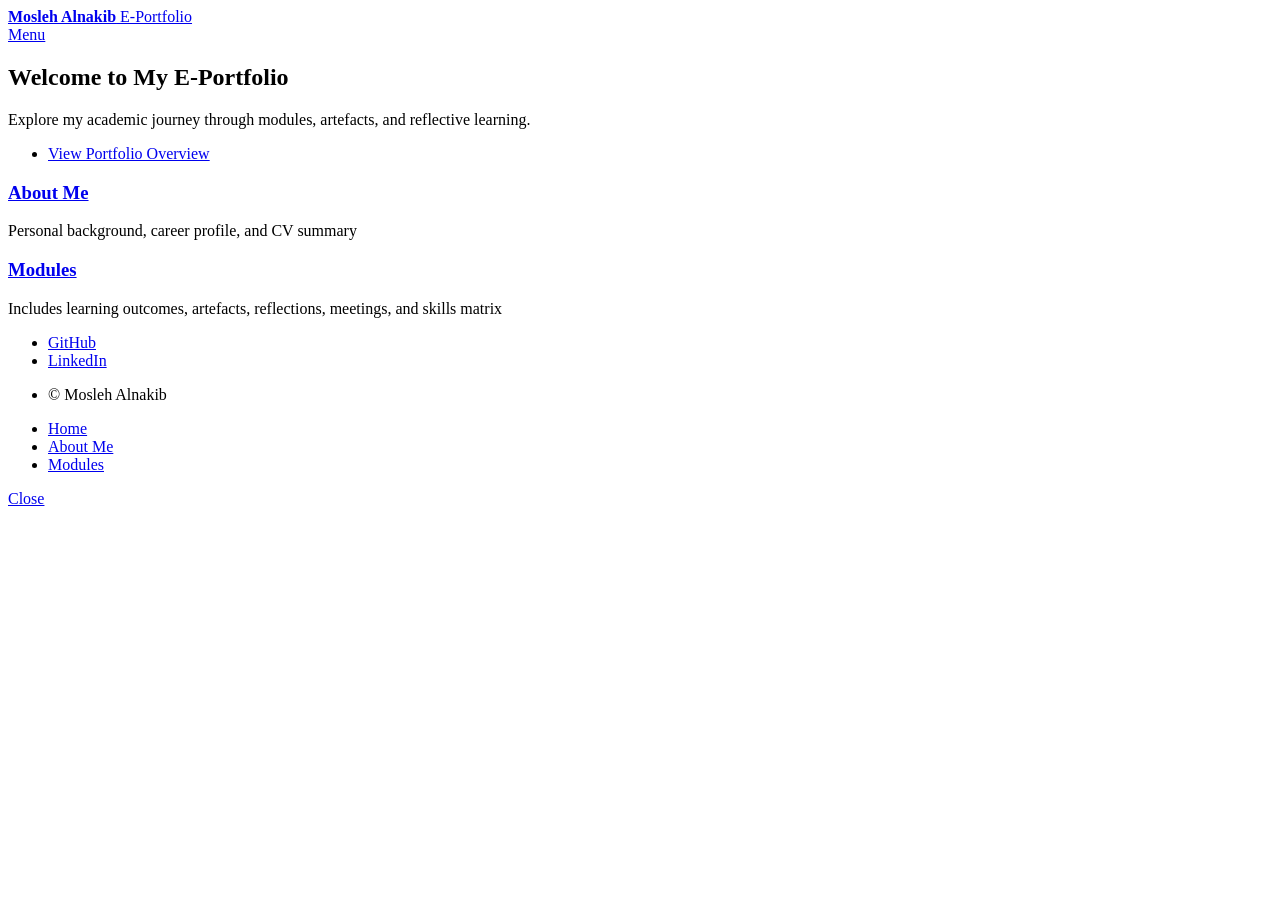
==== index.html @ bbf72119 "more refactoring" ====
<!-- index.html -->
<!DOCTYPE html>
<html>
  <head>
    <title>Mosleh Alnakib | E-Portfolio</title>
    <meta charset="utf-8" />
    <meta
      name="viewport"
      content="width=device-width, initial-scale=1, user-scalable=no"
    />
    <link rel="stylesheet" href="assets/css/main.css" />
    <noscript
      ><link rel="stylesheet" href="assets/css/noscript.css"
    /></noscript>
  </head>
  <body class="is-preload">
    <div id="wrapper">
      <header id="header" class="alt">
        <a href="index.html" class="logo"
          ><strong>Mosleh Alnakib</strong> <span>E-Portfolio</span></a
        >
        <nav>
          <a href="#menu">Menu</a>
        </nav>
      </header>

      <nav id="menu">
        <ul class="links">
          <li><a href="index.html">Home</a></li>
          <li><a href="about-me.html">About Me</a></li>
          <li><a href="modules/index.html">Modules</a></li>
        </ul>
      </nav>

      <section id="banner" class="major">
        <div class="inner">
          <header class="major">
            <h1>Welcome to My E-Portfolio</h1>
          </header>
          <div class="content">
            <p>
              Explore my academic journey through modules, artefacts, and
              reflective learning.
            </p>
            <ul class="actions">
              <li>
                <a href="#overview" class="button next scrolly"
                  >View Portfolio Overview</a
                >
              </li>
            </ul>
          </div>
        </div>
      </section>

      <div id="main">
        <section id="overview" class="tiles">
          <article>
            <span class="image">
              <img src="images/about-me.jpg" alt="About Me" />
            </span>
            <header class="major">
              <h3><a href="about-me.html" class="link">About Me</a></h3>
              <p>Personal background, career profile, and CV summary</p>
            </header>
          </article>

          <article>
            <span class="image">
              <img src="images/module-1.jpg" alt="Modules" />
            </span>
            <header class="major">
              <h3>
                <a href="modules/index.html" class="link">Modules</a>
              </h3>
              <p>
                Includes learning outcomes, artefacts, reflections, meetings,
                and skills matrix
              </p>
            </header>
          </article>
        </section>
      </div>

      <footer id="footer">
        <div class="inner">
          <ul class="icons">
            <li>
              <a
                href="https://github.com/malnakib"
                class="icon brands fa-github"
                ><span class="label">GitHub</span></a
              >
            </li>
            <li>
              <a href="#" class="icon brands fa-linkedin-in"
                ><span class="label">LinkedIn</span></a
              >
            </li>
          </ul>
          <ul class="copyright">
            <li>&copy; Mosleh Alnakib</li>
          </ul>
        </div>
      </footer>
    </div>

    <script src="assets/js/jquery.min.js"></script>
    <script src="assets/js/jquery.scrolly.min.js"></script>
    <script src="assets/js/jquery.scrollex.min.js"></script>
    <script src="assets/js/browser.min.js"></script>
    <script src="assets/js/breakpoints.min.js"></script>
    <script src="assets/js/util.js"></script>
    <script src="assets/js/main.js"></script>
  </body>
</html>
---- assets/css/main.css ----
@import url(fontawesome-all.min.css);
@import url("https://fonts.googleapis.com/css?family=Source+Sans+Pro:300,300italic,600,600italic");

/*
	Forty by HTML5 UP
	html5up.net | @ajlkn
	Free for personal and commercial use under the CCA 3.0 license (html5up.net/license)
*/

html, body, div, span, applet, object,
iframe, h1, h2, h3, h4, h5, h6, p, blockquote,
pre, a, abbr, acronym, address, big, cite,
code, del, dfn, em, img, ins, kbd, q, s, samp,
small, strike, strong, sub, sup, tt, var, b,
u, i, center, dl, dt, dd, ol, ul, li, fieldset,
form, label, legend, table, caption, tbody,
tfoot, thead, tr, th, td, article, aside,
canvas, details, embed, figure, figcaption,
footer, header, hgroup, menu, nav, output, ruby,
section, summary, time, mark, audio, video {
	margin: 0;
	padding: 0;
	border: 0;
	font-size: 100%;
	font: inherit;
	vertical-align: baseline;}

article, aside, details, figcaption, figure,
footer, header, hgroup, menu, nav, section {
	display: block;}

body {
	line-height: 1;
}

ol, ul {
	list-style: none;
}

blockquote, q {
	quotes: none;
}

	blockquote:before, blockquote:after, q:before, q:after {
		content: '';
		content: none;
	}

table {
	border-collapse: collapse;
	border-spacing: 0;
}

body {
	-webkit-text-size-adjust: none;
}

mark {
	background-color: transparent;
	color: inherit;
}

input::-moz-focus-inner {
	border: 0;
	padding: 0;
}

input, select, textarea {
	-moz-appearance: none;
	-webkit-appearance: none;
	-ms-appearance: none;
	appearance: none;
}

/* Basic */

	@-ms-viewport {
		width: device-width;
	}

	body {
		-ms-overflow-style: scrollbar;
	}

	@media screen and (max-width: 480px) {

		html, body {
			min-width: 320px;
		}

	}

	html {
		box-sizing: border-box;
	}

	*, *:before, *:after {
		box-sizing: inherit;
	}

	body {
		background: #242943;
	}

		body.is-preload *, body.is-preload *:before, body.is-preload *:after {
			-moz-animation: none !important;
			-webkit-animation: none !important;
			-ms-animation: none !important;
			animation: none !important;
			-moz-transition: none !important;
			-webkit-transition: none !important;
			-ms-transition: none !important;
			transition: none !important;
		}

/* Type */

	body, input, select, textarea {
		color: #ffffff;
		font-family: "Source Sans Pro", Helvetica, sans-serif;
		font-size: 17pt;
		font-weight: 300;
		letter-spacing: 0.025em;
		line-height: 1.65;
	}

		@media screen and (max-width: 1680px) {

			body, input, select, textarea {
				font-size: 14pt;
			}

		}

		@media screen and (max-width: 1280px) {

			body, input, select, textarea {
				font-size: 12pt;
			}

		}

		@media screen and (max-width: 360px) {

			body, input, select, textarea {
				font-size: 11pt;
			}

		}

	a {
		-moz-transition: color 0.2s ease-in-out, border-bottom-color 0.2s ease-in-out;
		-webkit-transition: color 0.2s ease-in-out, border-bottom-color 0.2s ease-in-out;
		-ms-transition: color 0.2s ease-in-out, border-bottom-color 0.2s ease-in-out;
		transition: color 0.2s ease-in-out, border-bottom-color 0.2s ease-in-out;
		border-bottom: dotted 1px;
		color: inherit;
		text-decoration: none;
	}

		a:hover {
			border-bottom-color: transparent;
			color: #9bf1ff !important;
		}

		a:active {
			color: #53e3fb !important;
		}

	strong, b {
		color: #ffffff;
		font-weight: 600;
	}

	em, i {
		font-style: italic;
	}

	p {
		margin: 0 0 2em 0;
	}

	h1, h2, h3, h4, h5, h6 {
		color: #ffffff;
		font-weight: 600;
		line-height: 1.65;
		margin: 0 0 1em 0;
	}

		h1 a, h2 a, h3 a, h4 a, h5 a, h6 a {
			color: inherit;
			border-bottom: 0;
		}

	h1 {
		font-size: 2.5em;
	}

	h2 {
		font-size: 1.75em;
	}

	h3 {
		font-size: 1.35em;
	}

	h4 {
		font-size: 1.1em;
	}

	h5 {
		font-size: 0.9em;
	}

	h6 {
		font-size: 0.7em;
	}

	@media screen and (max-width: 736px) {

		h1 {
			font-size: 2em;
		}

		h2 {
			font-size: 1.5em;
		}

		h3 {
			font-size: 1.25em;
		}

	}

	sub {
		font-size: 0.8em;
		position: relative;
		top: 0.5em;
	}

	sup {
		font-size: 0.8em;
		position: relative;
		top: -0.5em;
	}

	blockquote {
		border-left: solid 4px rgba(212, 212, 255, 0.1);
		font-style: italic;
		margin: 0 0 2em 0;
		padding: 0.5em 0 0.5em 2em;
	}

	code {
		background: rgba(212, 212, 255, 0.035);
		font-family: "Courier New", monospace;
		font-size: 0.9em;
		margin: 0 0.25em;
		padding: 0.25em 0.65em;
	}

	pre {
		-webkit-overflow-scrolling: touch;
		font-family: "Courier New", monospace;
		font-size: 0.9em;
		margin: 0 0 2em 0;
	}

		pre code {
			display: block;
			line-height: 1.75;
			padding: 1em 1.5em;
			overflow-x: auto;
		}

	hr {
		border: 0;
		border-bottom: solid 1px rgba(212, 212, 255, 0.1);
		margin: 2em 0;
	}

		hr.major {
			margin: 3em 0;
		}

	.align-left {
		text-align: left;
	}

	.align-center {
		text-align: center;
	}

	.align-right {
		text-align: right;
	}

/* Row */

	.row {
		display: flex;
		flex-wrap: wrap;
		box-sizing: border-box;
		align-items: stretch;
	}

		.row > * {
			box-sizing: border-box;
		}

		.row.gtr-uniform > * > :last-child {
			margin-bottom: 0;
		}

		.row.aln-left {
			justify-content: flex-start;
		}

		.row.aln-center {
			justify-content: center;
		}

		.row.aln-right {
			justify-content: flex-end;
		}

		.row.aln-top {
			align-items: flex-start;
		}

		.row.aln-middle {
			align-items: center;
		}

		.row.aln-bottom {
			align-items: flex-end;
		}

		.row > .imp {
			order: -1;
		}

		.row > .col-1 {
			width: 8.33333%;
		}

		.row > .off-1 {
			margin-left: 8.33333%;
		}

		.row > .col-2 {
			width: 16.66667%;
		}

		.row > .off-2 {
			margin-left: 16.66667%;
		}

		.row > .col-3 {
			width: 25%;
		}

		.row > .off-3 {
			margin-left: 25%;
		}

		.row > .col-4 {
			width: 33.33333%;
		}

		.row > .off-4 {
			margin-left: 33.33333%;
		}

		.row > .col-5 {
			width: 41.66667%;
		}

		.row > .off-5 {
			margin-left: 41.66667%;
		}

		.row > .col-6 {
			width: 50%;
		}

		.row > .off-6 {
			margin-left: 50%;
		}

		.row > .col-7 {
			width: 58.33333%;
		}

		.row > .off-7 {
			margin-left: 58.33333%;
		}

		.row > .col-8 {
			width: 66.66667%;
		}

		.row > .off-8 {
			margin-left: 66.66667%;
		}

		.row > .col-9 {
			width: 75%;
		}

		.row > .off-9 {
			margin-left: 75%;
		}

		.row > .col-10 {
			width: 83.33333%;
		}

		.row > .off-10 {
			margin-left: 83.33333%;
		}

		.row > .col-11 {
			width: 91.66667%;
		}

		.row > .off-11 {
			margin-left: 91.66667%;
		}

		.row > .col-12 {
			width: 100%;
		}

		.row > .off-12 {
			margin-left: 100%;
		}

		.row.gtr-0 {
			margin-top: 0;
			margin-left: 0em;
		}

			.row.gtr-0 > * {
				padding: 0 0 0 0em;
			}

			.row.gtr-0.gtr-uniform {
				margin-top: 0em;
			}

				.row.gtr-0.gtr-uniform > * {
					padding-top: 0em;
				}

		.row.gtr-25 {
			margin-top: 0;
			margin-left: -0.5em;
		}

			.row.gtr-25 > * {
				padding: 0 0 0 0.5em;
			}

			.row.gtr-25.gtr-uniform {
				margin-top: -0.5em;
			}

				.row.gtr-25.gtr-uniform > * {
					padding-top: 0.5em;
				}

		.row.gtr-50 {
			margin-top: 0;
			margin-left: -1em;
		}

			.row.gtr-50 > * {
				padding: 0 0 0 1em;
			}

			.row.gtr-50.gtr-uniform {
				margin-top: -1em;
			}

				.row.gtr-50.gtr-uniform > * {
					padding-top: 1em;
				}

		.row {
			margin-top: 0;
			margin-left: -2em;
		}

			.row > * {
				padding: 0 0 0 2em;
			}

			.row.gtr-uniform {
				margin-top: -2em;
			}

				.row.gtr-uniform > * {
					padding-top: 2em;
				}

		.row.gtr-150 {
			margin-top: 0;
			margin-left: -3em;
		}

			.row.gtr-150 > * {
				padding: 0 0 0 3em;
			}

			.row.gtr-150.gtr-uniform {
				margin-top: -3em;
			}

				.row.gtr-150.gtr-uniform > * {
					padding-top: 3em;
				}

		.row.gtr-200 {
			margin-top: 0;
			margin-left: -4em;
		}

			.row.gtr-200 > * {
				padding: 0 0 0 4em;
			}

			.row.gtr-200.gtr-uniform {
				margin-top: -4em;
			}

				.row.gtr-200.gtr-uniform > * {
					padding-top: 4em;
				}

		@media screen and (max-width: 1680px) {

			.row {
				display: flex;
				flex-wrap: wrap;
				box-sizing: border-box;
				align-items: stretch;
			}

				.row > * {
					box-sizing: border-box;
				}

				.row.gtr-uniform > * > :last-child {
					margin-bottom: 0;
				}

				.row.aln-left {
					justify-content: flex-start;
				}

				.row.aln-center {
					justify-content: center;
				}

				.row.aln-right {
					justify-content: flex-end;
				}

				.row.aln-top {
					align-items: flex-start;
				}

				.row.aln-middle {
					align-items: center;
				}

				.row.aln-bottom {
					align-items: flex-end;
				}

				.row > .imp-xlarge {
					order: -1;
				}

				.row > .col-1-xlarge {
					width: 8.33333%;
				}

				.row > .off-1-xlarge {
					margin-left: 8.33333%;
				}

				.row > .col-2-xlarge {
					width: 16.66667%;
				}

				.row > .off-2-xlarge {
					margin-left: 16.66667%;
				}

				.row > .col-3-xlarge {
					width: 25%;
				}

				.row > .off-3-xlarge {
					margin-left: 25%;
				}

				.row > .col-4-xlarge {
					width: 33.33333%;
				}

				.row > .off-4-xlarge {
					margin-left: 33.33333%;
				}

				.row > .col-5-xlarge {
					width: 41.66667%;
				}

				.row > .off-5-xlarge {
					margin-left: 41.66667%;
				}

				.row > .col-6-xlarge {
					width: 50%;
				}

				.row > .off-6-xlarge {
					margin-left: 50%;
				}

				.row > .col-7-xlarge {
					width: 58.33333%;
				}

				.row > .off-7-xlarge {
					margin-left: 58.33333%;
				}

				.row > .col-8-xlarge {
					width: 66.66667%;
				}

				.row > .off-8-xlarge {
					margin-left: 66.66667%;
				}

				.row > .col-9-xlarge {
					width: 75%;
				}

				.row > .off-9-xlarge {
					margin-left: 75%;
				}

				.row > .col-10-xlarge {
					width: 83.33333%;
				}

				.row > .off-10-xlarge {
					margin-left: 83.33333%;
				}

				.row > .col-11-xlarge {
					width: 91.66667%;
				}

				.row > .off-11-xlarge {
					margin-left: 91.66667%;
				}

				.row > .col-12-xlarge {
					width: 100%;
				}

				.row > .off-12-xlarge {
					margin-left: 100%;
				}

				.row.gtr-0 {
					margin-top: 0;
					margin-left: 0em;
				}

					.row.gtr-0 > * {
						padding: 0 0 0 0em;
					}

					.row.gtr-0.gtr-uniform {
						margin-top: 0em;
					}

						.row.gtr-0.gtr-uniform > * {
							padding-top: 0em;
						}

				.row.gtr-25 {
					margin-top: 0;
					margin-left: -0.5em;
				}

					.row.gtr-25 > * {
						padding: 0 0 0 0.5em;
					}

					.row.gtr-25.gtr-uniform {
						margin-top: -0.5em;
					}

						.row.gtr-25.gtr-uniform > * {
							padding-top: 0.5em;
						}

				.row.gtr-50 {
					margin-top: 0;
					margin-left: -1em;
				}

					.row.gtr-50 > * {
						padding: 0 0 0 1em;
					}

					.row.gtr-50.gtr-uniform {
						margin-top: -1em;
					}

						.row.gtr-50.gtr-uniform > * {
							padding-top: 1em;
						}

				.row {
					margin-top: 0;
					margin-left: -2em;
				}

					.row > * {
						padding: 0 0 0 2em;
					}

					.row.gtr-uniform {
						margin-top: -2em;
					}

						.row.gtr-uniform > * {
							padding-top: 2em;
						}

				.row.gtr-150 {
					margin-top: 0;
					margin-left: -3em;
				}

					.row.gtr-150 > * {
						padding: 0 0 0 3em;
					}

					.row.gtr-150.gtr-uniform {
						margin-top: -3em;
					}

						.row.gtr-150.gtr-uniform > * {
							padding-top: 3em;
						}

				.row.gtr-200 {
					margin-top: 0;
					margin-left: -4em;
				}

					.row.gtr-200 > * {
						padding: 0 0 0 4em;
					}

					.row.gtr-200.gtr-uniform {
						margin-top: -4em;
					}

						.row.gtr-200.gtr-uniform > * {
							padding-top: 4em;
						}

		}

		@media screen and (max-width: 1280px) {

			.row {
				display: flex;
				flex-wrap: wrap;
				box-sizing: border-box;
				align-items: stretch;
			}

				.row > * {
					box-sizing: border-box;
				}

				.row.gtr-uniform > * > :last-child {
					margin-bottom: 0;
				}

				.row.aln-left {
					justify-content: flex-start;
				}

				.row.aln-center {
					justify-content: center;
				}

				.row.aln-right {
					justify-content: flex-end;
				}

				.row.aln-top {
					align-items: flex-start;
				}

				.row.aln-middle {
					align-items: center;
				}

				.row.aln-bottom {
					align-items: flex-end;
				}

				.row > .imp-large {
					order: -1;
				}

				.row > .col-1-large {
					width: 8.33333%;
				}

				.row > .off-1-large {
					margin-left: 8.33333%;
				}

				.row > .col-2-large {
					width: 16.66667%;
				}

				.row > .off-2-large {
					margin-left: 16.66667%;
				}

				.row > .col-3-large {
					width: 25%;
				}

				.row > .off-3-large {
					margin-left: 25%;
				}

				.row > .col-4-large {
					width: 33.33333%;
				}

				.row > .off-4-large {
					margin-left: 33.33333%;
				}

				.row > .col-5-large {
					width: 41.66667%;
				}

				.row > .off-5-large {
					margin-left: 41.66667%;
				}

				.row > .col-6-large {
					width: 50%;
				}

				.row > .off-6-large {
					margin-left: 50%;
				}

				.row > .col-7-large {
					width: 58.33333%;
				}

				.row > .off-7-large {
					margin-left: 58.33333%;
				}

				.row > .col-8-large {
					width: 66.66667%;
				}

				.row > .off-8-large {
					margin-left: 66.66667%;
				}

				.row > .col-9-large {
					width: 75%;
				}

				.row > .off-9-large {
					margin-left: 75%;
				}

				.row > .col-10-large {
					width: 83.33333%;
				}

				.row > .off-10-large {
					margin-left: 83.33333%;
				}

				.row > .col-11-large {
					width: 91.66667%;
				}

				.row > .off-11-large {
					margin-left: 91.66667%;
				}

				.row > .col-12-large {
					width: 100%;
				}

				.row > .off-12-large {
					margin-left: 100%;
				}

				.row.gtr-0 {
					margin-top: 0;
					margin-left: 0em;
				}

					.row.gtr-0 > * {
						padding: 0 0 0 0em;
					}

					.row.gtr-0.gtr-uniform {
						margin-top: 0em;
					}

						.row.gtr-0.gtr-uniform > * {
							padding-top: 0em;
						}

				.row.gtr-25 {
					margin-top: 0;
					margin-left: -0.375em;
				}

					.row.gtr-25 > * {
						padding: 0 0 0 0.375em;
					}

					.row.gtr-25.gtr-uniform {
						margin-top: -0.375em;
					}

						.row.gtr-25.gtr-uniform > * {
							padding-top: 0.375em;
						}

				.row.gtr-50 {
					margin-top: 0;
					margin-left: -0.75em;
				}

					.row.gtr-50 > * {
						padding: 0 0 0 0.75em;
					}

					.row.gtr-50.gtr-uniform {
						margin-top: -0.75em;
					}

						.row.gtr-50.gtr-uniform > * {
							padding-top: 0.75em;
						}

				.row {
					margin-top: 0;
					margin-left: -1.5em;
				}

					.row > * {
						padding: 0 0 0 1.5em;
					}

					.row.gtr-uniform {
						margin-top: -1.5em;
					}

						.row.gtr-uniform > * {
							padding-top: 1.5em;
						}

				.row.gtr-150 {
					margin-top: 0;
					margin-left: -2.25em;
				}

					.row.gtr-150 > * {
						padding: 0 0 0 2.25em;
					}

					.row.gtr-150.gtr-uniform {
						margin-top: -2.25em;
					}

						.row.gtr-150.gtr-uniform > * {
							padding-top: 2.25em;
						}

				.row.gtr-200 {
					margin-top: 0;
					margin-left: -3em;
				}

					.row.gtr-200 > * {
						padding: 0 0 0 3em;
					}

					.row.gtr-200.gtr-uniform {
						margin-top: -3em;
					}

						.row.gtr-200.gtr-uniform > * {
							padding-top: 3em;
						}

		}

		@media screen and (max-width: 980px) {

			.row {
				display: flex;
				flex-wrap: wrap;
				box-sizing: border-box;
				align-items: stretch;
			}

				.row > * {
					box-sizing: border-box;
				}

				.row.gtr-uniform > * > :last-child {
					margin-bottom: 0;
				}

				.row.aln-left {
					justify-content: flex-start;
				}

				.row.aln-center {
					justify-content: center;
				}

				.row.aln-right {
					justify-content: flex-end;
				}

				.row.aln-top {
					align-items: flex-start;
				}

				.row.aln-middle {
					align-items: center;
				}

				.row.aln-bottom {
					align-items: flex-end;
				}

				.row > .imp-medium {
					order: -1;
				}

				.row > .col-1-medium {
					width: 8.33333%;
				}

				.row > .off-1-medium {
					margin-left: 8.33333%;
				}

				.row > .col-2-medium {
					width: 16.66667%;
				}

				.row > .off-2-medium {
					margin-left: 16.66667%;
				}

				.row > .col-3-medium {
					width: 25%;
				}

				.row > .off-3-medium {
					margin-left: 25%;
				}

				.row > .col-4-medium {
					width: 33.33333%;
				}

				.row > .off-4-medium {
					margin-left: 33.33333%;
				}

				.row > .col-5-medium {
					width: 41.66667%;
				}

				.row > .off-5-medium {
					margin-left: 41.66667%;
				}

				.row > .col-6-medium {
					width: 50%;
				}

				.row > .off-6-medium {
					margin-left: 50%;
				}

				.row > .col-7-medium {
					width: 58.33333%;
				}

				.row > .off-7-medium {
					margin-left: 58.33333%;
				}

				.row > .col-8-medium {
					width: 66.66667%;
				}

				.row > .off-8-medium {
					margin-left: 66.66667%;
				}

				.row > .col-9-medium {
					width: 75%;
				}

				.row > .off-9-medium {
					margin-left: 75%;
				}

				.row > .col-10-medium {
					width: 83.33333%;
				}

				.row > .off-10-medium {
					margin-left: 83.33333%;
				}

				.row > .col-11-medium {
					width: 91.66667%;
				}

				.row > .off-11-medium {
					margin-left: 91.66667%;
				}

				.row > .col-12-medium {
					width: 100%;
				}

				.row > .off-12-medium {
					margin-left: 100%;
				}

				.row.gtr-0 {
					margin-top: 0;
					margin-left: 0em;
				}

					.row.gtr-0 > * {
						padding: 0 0 0 0em;
					}

					.row.gtr-0.gtr-uniform {
						margin-top: 0em;
					}

						.row.gtr-0.gtr-uniform > * {
							padding-top: 0em;
						}

				.row.gtr-25 {
					margin-top: 0;
					margin-left: -0.375em;
				}

					.row.gtr-25 > * {
						padding: 0 0 0 0.375em;
					}

					.row.gtr-25.gtr-uniform {
						margin-top: -0.375em;
					}

						.row.gtr-25.gtr-uniform > * {
							padding-top: 0.375em;
						}

				.row.gtr-50 {
					margin-top: 0;
					margin-left: -0.75em;
				}

					.row.gtr-50 > * {
						padding: 0 0 0 0.75em;
					}

					.row.gtr-50.gtr-uniform {
						margin-top: -0.75em;
					}

						.row.gtr-50.gtr-uniform > * {
							padding-top: 0.75em;
						}

				.row {
					margin-top: 0;
					margin-left: -1.5em;
				}

					.row > * {
						padding: 0 0 0 1.5em;
					}

					.row.gtr-uniform {
						margin-top: -1.5em;
					}

						.row.gtr-uniform > * {
							padding-top: 1.5em;
						}

				.row.gtr-150 {
					margin-top: 0;
					margin-left: -2.25em;
				}

					.row.gtr-150 > * {
						padding: 0 0 0 2.25em;
					}

					.row.gtr-150.gtr-uniform {
						margin-top: -2.25em;
					}

						.row.gtr-150.gtr-uniform > * {
							padding-top: 2.25em;
						}

				.row.gtr-200 {
					margin-top: 0;
					margin-left: -3em;
				}

					.row.gtr-200 > * {
						padding: 0 0 0 3em;
					}

					.row.gtr-200.gtr-uniform {
						margin-top: -3em;
					}

						.row.gtr-200.gtr-uniform > * {
							padding-top: 3em;
						}

		}

		@media screen and (max-width: 736px) {

			.row {
				display: flex;
				flex-wrap: wrap;
				box-sizing: border-box;
				align-items: stretch;
			}

				.row > * {
					box-sizing: border-box;
				}

				.row.gtr-uniform > * > :last-child {
					margin-bottom: 0;
				}

				.row.aln-left {
					justify-content: flex-start;
				}

				.row.aln-center {
					justify-content: center;
				}

				.row.aln-right {
					justify-content: flex-end;
				}

				.row.aln-top {
					align-items: flex-start;
				}

				.row.aln-middle {
					align-items: center;
				}

				.row.aln-bottom {
					align-items: flex-end;
				}

				.row > .imp-small {
					order: -1;
				}

				.row > .col-1-small {
					width: 8.33333%;
				}

				.row > .off-1-small {
					margin-left: 8.33333%;
				}

				.row > .col-2-small {
					width: 16.66667%;
				}

				.row > .off-2-small {
					margin-left: 16.66667%;
				}

				.row > .col-3-small {
					width: 25%;
				}

				.row > .off-3-small {
					margin-left: 25%;
				}

				.row > .col-4-small {
					width: 33.33333%;
				}

				.row > .off-4-small {
					margin-left: 33.33333%;
				}

				.row > .col-5-small {
					width: 41.66667%;
				}

				.row > .off-5-small {
					margin-left: 41.66667%;
				}

				.row > .col-6-small {
					width: 50%;
				}

				.row > .off-6-small {
					margin-left: 50%;
				}

				.row > .col-7-small {
					width: 58.33333%;
				}

				.row > .off-7-small {
					margin-left: 58.33333%;
				}

				.row > .col-8-small {
					width: 66.66667%;
				}

				.row > .off-8-small {
					margin-left: 66.66667%;
				}

				.row > .col-9-small {
					width: 75%;
				}

				.row > .off-9-small {
					margin-left: 75%;
				}

				.row > .col-10-small {
					width: 83.33333%;
				}

				.row > .off-10-small {
					margin-left: 83.33333%;
				}

				.row > .col-11-small {
					width: 91.66667%;
				}

				.row > .off-11-small {
					margin-left: 91.66667%;
				}

				.row > .col-12-small {
					width: 100%;
				}

				.row > .off-12-small {
					margin-left: 100%;
				}

				.row.gtr-0 {
					margin-top: 0;
					margin-left: 0em;
				}

					.row.gtr-0 > * {
						padding: 0 0 0 0em;
					}

					.row.gtr-0.gtr-uniform {
						margin-top: 0em;
					}

						.row.gtr-0.gtr-uniform > * {
							padding-top: 0em;
						}

				.row.gtr-25 {
					margin-top: 0;
					margin-left: -0.3125em;
				}

					.row.gtr-25 > * {
						padding: 0 0 0 0.3125em;
					}

					.row.gtr-25.gtr-uniform {
						margin-top: -0.3125em;
					}

						.row.gtr-25.gtr-uniform > * {
							padding-top: 0.3125em;
						}

				.row.gtr-50 {
					margin-top: 0;
					margin-left: -0.625em;
				}

					.row.gtr-50 > * {
						padding: 0 0 0 0.625em;
					}

					.row.gtr-50.gtr-uniform {
						margin-top: -0.625em;
					}

						.row.gtr-50.gtr-uniform > * {
							padding-top: 0.625em;
						}

				.row {
					margin-top: 0;
					margin-left: -1.25em;
				}

					.row > * {
						padding: 0 0 0 1.25em;
					}

					.row.gtr-uniform {
						margin-top: -1.25em;
					}

						.row.gtr-uniform > * {
							padding-top: 1.25em;
						}

				.row.gtr-150 {
					margin-top: 0;
					margin-left: -1.875em;
				}

					.row.gtr-150 > * {
						padding: 0 0 0 1.875em;
					}

					.row.gtr-150.gtr-uniform {
						margin-top: -1.875em;
					}

						.row.gtr-150.gtr-uniform > * {
							padding-top: 1.875em;
						}

				.row.gtr-200 {
					margin-top: 0;
					margin-left: -2.5em;
				}

					.row.gtr-200 > * {
						padding: 0 0 0 2.5em;
					}

					.row.gtr-200.gtr-uniform {
						margin-top: -2.5em;
					}

						.row.gtr-200.gtr-uniform > * {
							padding-top: 2.5em;
						}

		}

		@media screen and (max-width: 480px) {

			.row {
				display: flex;
				flex-wrap: wrap;
				box-sizing: border-box;
				align-items: stretch;
			}

				.row > * {
					box-sizing: border-box;
				}

				.row.gtr-uniform > * > :last-child {
					margin-bottom: 0;
				}

				.row.aln-left {
					justify-content: flex-start;
				}

				.row.aln-center {
					justify-content: center;
				}

				.row.aln-right {
					justify-content: flex-end;
				}

				.row.aln-top {
					align-items: flex-start;
				}

				.row.aln-middle {
					align-items: center;
				}

				.row.aln-bottom {
					align-items: flex-end;
				}

				.row > .imp-xsmall {
					order: -1;
				}

				.row > .col-1-xsmall {
					width: 8.33333%;
				}

				.row > .off-1-xsmall {
					margin-left: 8.33333%;
				}

				.row > .col-2-xsmall {
					width: 16.66667%;
				}

				.row > .off-2-xsmall {
					margin-left: 16.66667%;
				}

				.row > .col-3-xsmall {
					width: 25%;
				}

				.row > .off-3-xsmall {
					margin-left: 25%;
				}

				.row > .col-4-xsmall {
					width: 33.33333%;
				}

				.row > .off-4-xsmall {
					margin-left: 33.33333%;
				}

				.row > .col-5-xsmall {
					width: 41.66667%;
				}

				.row > .off-5-xsmall {
					margin-left: 41.66667%;
				}

				.row > .col-6-xsmall {
					width: 50%;
				}

				.row > .off-6-xsmall {
					margin-left: 50%;
				}

				.row > .col-7-xsmall {
					width: 58.33333%;
				}

				.row > .off-7-xsmall {
					margin-left: 58.33333%;
				}

				.row > .col-8-xsmall {
					width: 66.66667%;
				}

				.row > .off-8-xsmall {
					margin-left: 66.66667%;
				}

				.row > .col-9-xsmall {
					width: 75%;
				}

				.row > .off-9-xsmall {
					margin-left: 75%;
				}

				.row > .col-10-xsmall {
					width: 83.33333%;
				}

				.row > .off-10-xsmall {
					margin-left: 83.33333%;
				}

				.row > .col-11-xsmall {
					width: 91.66667%;
				}

				.row > .off-11-xsmall {
					margin-left: 91.66667%;
				}

				.row > .col-12-xsmall {
					width: 100%;
				}

				.row > .off-12-xsmall {
					margin-left: 100%;
				}

				.row.gtr-0 {
					margin-top: 0;
					margin-left: 0em;
				}

					.row.gtr-0 > * {
						padding: 0 0 0 0em;
					}

					.row.gtr-0.gtr-uniform {
						margin-top: 0em;
					}

						.row.gtr-0.gtr-uniform > * {
							padding-top: 0em;
						}

				.row.gtr-25 {
					margin-top: 0;
					margin-left: -0.3125em;
				}

					.row.gtr-25 > * {
						padding: 0 0 0 0.3125em;
					}

					.row.gtr-25.gtr-uniform {
						margin-top: -0.3125em;
					}

						.row.gtr-25.gtr-uniform > * {
							padding-top: 0.3125em;
						}

				.row.gtr-50 {
					margin-top: 0;
					margin-left: -0.625em;
				}

					.row.gtr-50 > * {
						padding: 0 0 0 0.625em;
					}

					.row.gtr-50.gtr-uniform {
						margin-top: -0.625em;
					}

						.row.gtr-50.gtr-uniform > * {
							padding-top: 0.625em;
						}

				.row {
					margin-top: 0;
					margin-left: -1.25em;
				}

					.row > * {
						padding: 0 0 0 1.25em;
					}

					.row.gtr-uniform {
						margin-top: -1.25em;
					}

						.row.gtr-uniform > * {
							padding-top: 1.25em;
						}

				.row.gtr-150 {
					margin-top: 0;
					margin-left: -1.875em;
				}

					.row.gtr-150 > * {
						padding: 0 0 0 1.875em;
					}

					.row.gtr-150.gtr-uniform {
						margin-top: -1.875em;
					}

						.row.gtr-150.gtr-uniform > * {
							padding-top: 1.875em;
						}

				.row.gtr-200 {
					margin-top: 0;
					margin-left: -2.5em;
				}

					.row.gtr-200 > * {
						padding: 0 0 0 2.5em;
					}

					.row.gtr-200.gtr-uniform {
						margin-top: -2.5em;
					}

						.row.gtr-200.gtr-uniform > * {
							padding-top: 2.5em;
						}

		}

/* Section/Article */

	section.special, article.special {
		text-align: center;
	}

	header.major {
		width: -moz-max-content;
		width: -webkit-max-content;
		width: -ms-max-content;
		width: max-content;
		margin-bottom: 2em;
	}

		header.major > :first-child {
			margin-bottom: 0;
			width: calc(100% + 0.5em);
		}

			header.major > :first-child:after {
				content: '';
				background-color: #ffffff;
				display: block;
				height: 2px;
				margin: 0.325em 0 0.5em 0;
				width: 100%;
			}

		header.major > p {
			font-size: 0.7em;
			font-weight: 600;
			letter-spacing: 0.25em;
			margin-bottom: 0;
			text-transform: uppercase;
		}

		body.is-ie header.major > :first-child:after {
			max-width: 9em;
		}

		body.is-ie header.major > h1:after {
			max-width: 100% !important;
		}

	@media screen and (max-width: 736px) {

		header.major > p br {
			display: none;
		}

	}

/* Form */

	form {
		margin: 0 0 2em 0;
	}

		form > :last-child {
			margin-bottom: 0;
		}

		form > .fields {
			display: -moz-flex;
			display: -webkit-flex;
			display: -ms-flex;
			display: flex;
			-moz-flex-wrap: wrap;
			-webkit-flex-wrap: wrap;
			-ms-flex-wrap: wrap;
			flex-wrap: wrap;
			width: calc(100% + 3em);
			margin: -1.5em 0 2em -1.5em;
		}

			form > .fields > .field {
				-moz-flex-grow: 0;
				-webkit-flex-grow: 0;
				-ms-flex-grow: 0;
				flex-grow: 0;
				-moz-flex-shrink: 0;
				-webkit-flex-shrink: 0;
				-ms-flex-shrink: 0;
				flex-shrink: 0;
				padding: 1.5em 0 0 1.5em;
				width: calc(100% - 1.5em);
			}

				form > .fields > .field.half {
					width: calc(50% - 0.75em);
				}

				form > .fields > .field.third {
					width: calc(100%/3 - 0.5em);
				}

				form > .fields > .field.quarter {
					width: calc(25% - 0.375em);
				}

		@media screen and (max-width: 480px) {

			form > .fields {
				width: calc(100% + 3em);
				margin: -1.5em 0 2em -1.5em;
			}

				form > .fields > .field {
					padding: 1.5em 0 0 1.5em;
					width: calc(100% - 1.5em);
				}

					form > .fields > .field.half {
						width: calc(100% - 1.5em);
					}

					form > .fields > .field.third {
						width: calc(100% - 1.5em);
					}

					form > .fields > .field.quarter {
						width: calc(100% - 1.5em);
					}

		}

	label {
		color: #ffffff;
		display: block;
		font-size: 0.8em;
		font-weight: 600;
		letter-spacing: 0.25em;
		margin: 0 0 1em 0;
		text-transform: uppercase;
	}

	input[type="text"],
	input[type="password"],
	input[type="email"],
	input[type="tel"],
	input[type="search"],
	input[type="url"],
	select,
	textarea {
		-moz-appearance: none;
		-webkit-appearance: none;
		-ms-appearance: none;
		appearance: none;
		background: rgba(212, 212, 255, 0.035);
		border: none;
		border-radius: 0;
		color: inherit;
		display: block;
		outline: 0;
		padding: 0 1em;
		text-decoration: none;
		width: 100%;
	}

		input[type="text"]:invalid,
		input[type="password"]:invalid,
		input[type="email"]:invalid,
		input[type="tel"]:invalid,
		input[type="search"]:invalid,
		input[type="url"]:invalid,
		select:invalid,
		textarea:invalid {
			box-shadow: none;
		}

		input[type="text"]:focus,
		input[type="password"]:focus,
		input[type="email"]:focus,
		input[type="tel"]:focus,
		input[type="search"]:focus,
		input[type="url"]:focus,
		select:focus,
		textarea:focus {
			border-color: #9bf1ff;
			box-shadow: 0 0 0 2px #9bf1ff;
		}

	select {
		background-image: url("data:image/svg+xml;charset=utf8,%3Csvg xmlns='http://www.w3.org/2000/svg' width='40' height='40' preserveAspectRatio='none' viewBox='0 0 40 40'%3E%3Cpath d='M9.4,12.3l10.4,10.4l10.4-10.4c0.2-0.2,0.5-0.4,0.9-0.4c0.3,0,0.6,0.1,0.9,0.4l3.3,3.3c0.2,0.2,0.4,0.5,0.4,0.9 c0,0.4-0.1,0.6-0.4,0.9L20.7,31.9c-0.2,0.2-0.5,0.4-0.9,0.4c-0.3,0-0.6-0.1-0.9-0.4L4.3,17.3c-0.2-0.2-0.4-0.5-0.4-0.9 c0-0.4,0.1-0.6,0.4-0.9l3.3-3.3c0.2-0.2,0.5-0.4,0.9-0.4S9.1,12.1,9.4,12.3z' fill='rgba(212, 212, 255, 0.1)' /%3E%3C/svg%3E");
		background-size: 1.25rem;
		background-repeat: no-repeat;
		background-position: calc(100% - 1rem) center;
		height: 2.75em;
		padding-right: 2.75em;
		text-overflow: ellipsis;
	}

		select option {
			color: #ffffff;
			background: #242943;
		}

		select:focus::-ms-value {
			background-color: transparent;
		}

		select::-ms-expand {
			display: none;
		}

	input[type="text"],
	input[type="password"],
	input[type="email"],
	input[type="tel"],
	input[type="search"],
	input[type="url"],
	select {
		height: 2.75em;
	}

	textarea {
		padding: 0.75em 1em;
	}

	input[type="checkbox"],
	input[type="radio"] {
		-moz-appearance: none;
		-webkit-appearance: none;
		-ms-appearance: none;
		appearance: none;
		display: block;
		float: left;
		margin-right: -2em;
		opacity: 0;
		width: 1em;
		z-index: -1;
	}

		input[type="checkbox"] + label,
		input[type="radio"] + label {
			text-decoration: none;
			color: #ffffff;
			cursor: pointer;
			display: inline-block;
			font-weight: 300;
			padding-left: 2.65em;
			padding-right: 0.75em;
			position: relative;
		}

			input[type="checkbox"] + label:before,
			input[type="radio"] + label:before {
				-moz-osx-font-smoothing: grayscale;
				-webkit-font-smoothing: antialiased;
				display: inline-block;
				font-style: normal;
				font-variant: normal;
				text-rendering: auto;
				line-height: 1;
				text-transform: none !important;
				font-family: 'Font Awesome 5 Free';
				font-weight: 900;
			}

			input[type="checkbox"] + label:before,
			input[type="radio"] + label:before {
				background: rgba(212, 212, 255, 0.035);
				content: '';
				display: inline-block;
				font-size: 0.8em;
				height: 2.0625em;
				left: 0;
				letter-spacing: 0;
				line-height: 2.0625em;
				position: absolute;
				text-align: center;
				top: 0;
				width: 2.0625em;
			}

		input[type="checkbox"]:checked + label:before,
		input[type="radio"]:checked + label:before {
			background: #ffffff;
			border-color: #9bf1ff;
			content: '\f00c';
			color: #242943;
		}

		input[type="checkbox"]:focus + label:before,
		input[type="radio"]:focus + label:before {
			box-shadow: 0 0 0 2px #9bf1ff;
		}

	input[type="radio"] + label:before {
		border-radius: 100%;
	}

	::-webkit-input-placeholder {
		color: rgba(244, 244, 255, 0.2) !important;
		opacity: 1.0;
	}

	:-moz-placeholder {
		color: rgba(244, 244, 255, 0.2) !important;
		opacity: 1.0;
	}

	::-moz-placeholder {
		color: rgba(244, 244, 255, 0.2) !important;
		opacity: 1.0;
	}

	:-ms-input-placeholder {
		color: rgba(244, 244, 255, 0.2) !important;
		opacity: 1.0;
	}

/* Box */

	.box {
		border: solid 1px rgba(212, 212, 255, 0.1);
		margin-bottom: 2em;
		padding: 1.5em;
	}

		.box > :last-child,
		.box > :last-child > :last-child,
		.box > :last-child > :last-child > :last-child {
			margin-bottom: 0;
		}

		.box.alt {
			border: 0;
			border-radius: 0;
			padding: 0;
		}

/* Icon */

	.icon {
		text-decoration: none;
		border-bottom: none;
		position: relative;
	}

		.icon:before {
			-moz-osx-font-smoothing: grayscale;
			-webkit-font-smoothing: antialiased;
			display: inline-block;
			font-style: normal;
			font-variant: normal;
			text-rendering: auto;
			line-height: 1;
			text-transform: none !important;
			font-family: 'Font Awesome 5 Free';
			font-weight: 400;
		}

		.icon > .label {
			display: none;
		}

		.icon:before {
			line-height: inherit;
		}

		.icon.solid:before {
			font-weight: 900;
		}

		.icon.brands:before {
			font-family: 'Font Awesome 5 Brands';
		}

		.icon.alt:before {
			background-color: #ffffff;
			border-radius: 100%;
			color: #242943;
			display: inline-block;
			height: 2em;
			line-height: 2em;
			text-align: center;
			width: 2em;
		}

	a.icon.alt:before {
		-moz-transition: background-color 0.2s ease-in-out;
		-webkit-transition: background-color 0.2s ease-in-out;
		-ms-transition: background-color 0.2s ease-in-out;
		transition: background-color 0.2s ease-in-out;
	}

	a.icon.alt:hover:before {
		background-color: #6fc3df;
	}

	a.icon.alt:active:before {
		background-color: #37a6cb;
	}

/* Image */

	.image {
		border: 0;
		display: inline-block;
		position: relative;
	}

		.image img {
			display: block;
		}

		.image.left, .image.right {
			max-width: 30%;
		}

			.image.left img, .image.right img {
				width: 100%;
			}

		.image.left {
			float: left;
			margin: 0 1.5em 1.25em 0;
			top: 0.25em;
		}

		.image.right {
			float: right;
			margin: 0 0 1.25em 1.5em;
			top: 0.25em;
		}

		.image.fit {
			display: block;
			margin: 0 0 2em 0;
			width: 100%;
		}

			.image.fit img {
				width: 100%;
			}

		.image.main {
			display: block;
			margin: 2.5em 0;
			width: 100%;
		}

			.image.main img {
				width: 100%;
			}

			@media screen and (max-width: 736px) {

				.image.main {
					margin: 1.5em 0;
				}

			}

/* List */

	ol {
		list-style: decimal;
		margin: 0 0 2em 0;
		padding-left: 1.25em;
	}

		ol li {
			padding-left: 0.25em;
		}

	ul {
		list-style: disc;
		margin: 0 0 2em 0;
		padding-left: 1em;
	}

		ul li {
			padding-left: 0.5em;
		}

		ul.alt {
			list-style: none;
			padding-left: 0;
		}

			ul.alt li {
				border-top: solid 1px rgba(212, 212, 255, 0.1);
				padding: 0.5em 0;
			}

				ul.alt li:first-child {
					border-top: 0;
					padding-top: 0;
				}

	dl {
		margin: 0 0 2em 0;
	}

		dl dt {
			display: block;
			font-weight: 600;
			margin: 0 0 1em 0;
		}

		dl dd {
			margin-left: 2em;
		}

/* Actions */

	ul.actions {
		display: -moz-flex;
		display: -webkit-flex;
		display: -ms-flex;
		display: flex;
		cursor: default;
		list-style: none;
		margin-left: -1em;
		padding-left: 0;
	}

		ul.actions li {
			padding: 0 0 0 1em;
			vertical-align: middle;
		}

		ul.actions.special {
			-moz-justify-content: center;
			-webkit-justify-content: center;
			-ms-justify-content: center;
			justify-content: center;
			width: 100%;
			margin-left: 0;
		}

			ul.actions.special li:first-child {
				padding-left: 0;
			}

		ul.actions.stacked {
			-moz-flex-direction: column;
			-webkit-flex-direction: column;
			-ms-flex-direction: column;
			flex-direction: column;
			margin-left: 0;
		}

			ul.actions.stacked li {
				padding: 1.3em 0 0 0;
			}

				ul.actions.stacked li:first-child {
					padding-top: 0;
				}

		ul.actions.fit {
			width: calc(100% + 1em);
		}

			ul.actions.fit li {
				-moz-flex-grow: 1;
				-webkit-flex-grow: 1;
				-ms-flex-grow: 1;
				flex-grow: 1;
				-moz-flex-shrink: 1;
				-webkit-flex-shrink: 1;
				-ms-flex-shrink: 1;
				flex-shrink: 1;
				width: 100%;
			}

				ul.actions.fit li > * {
					width: 100%;
				}

			ul.actions.fit.stacked {
				width: 100%;
			}

/* Icons */

	ul.icons {
		cursor: default;
		list-style: none;
		padding-left: 0;
	}

		ul.icons li {
			display: inline-block;
			padding: 0 1em 0 0;
		}

			ul.icons li:last-child {
				padding-right: 0;
			}

		@media screen and (max-width: 736px) {

			ul.icons li {
				padding: 0 0.75em 0 0;
			}

		}

/* Pagination */

	ul.pagination {
		cursor: default;
		list-style: none;
		padding-left: 0;
	}

		ul.pagination li {
			display: inline-block;
			padding-left: 0;
			vertical-align: middle;
		}

			ul.pagination li > .page {
				-moz-transition: background-color 0.2s ease-in-out, color 0.2s ease-in-out;
				-webkit-transition: background-color 0.2s ease-in-out, color 0.2s ease-in-out;
				-ms-transition: background-color 0.2s ease-in-out, color 0.2s ease-in-out;
				transition: background-color 0.2s ease-in-out, color 0.2s ease-in-out;
				border-bottom: 0;
				display: inline-block;
				font-size: 0.8em;
				font-weight: 600;
				height: 1.5em;
				line-height: 1.5em;
				margin: 0 0.125em;
				min-width: 1.5em;
				padding: 0 0.5em;
				text-align: center;
			}

				ul.pagination li > .page.active {
					background-color: #ffffff;
					color: #242943;
				}

					ul.pagination li > .page.active:hover {
						background-color: #9bf1ff;
						color: #242943 !important;
					}

					ul.pagination li > .page.active:active {
						background-color: #53e3fb;
					}

			ul.pagination li:first-child {
				padding-right: 0.75em;
			}

			ul.pagination li:last-child {
				padding-left: 0.75em;
			}

		@media screen and (max-width: 480px) {

			ul.pagination li:nth-child(n+2):nth-last-child(n+2) {
				display: none;
			}

			ul.pagination li:first-child {
				padding-right: 0;
			}

		}

/* Table */

	.table-wrapper {
		-webkit-overflow-scrolling: touch;
		overflow-x: auto;
	}

	table {
		margin: 0 0 2em 0;
		width: 100%;
	}

		table tbody tr {
			border: solid 1px rgba(212, 212, 255, 0.1);
			border-left: 0;
			border-right: 0;
		}

			table tbody tr:nth-child(2n + 1) {
				background-color: rgba(212, 212, 255, 0.035);
			}

		table td {
			padding: 0.75em 0.75em;
		}

		table th {
			color: #ffffff;
			font-size: 0.9em;
			font-weight: 600;
			padding: 0 0.75em 0.75em 0.75em;
			text-align: left;
		}

		table thead {
			border-bottom: solid 2px rgba(212, 212, 255, 0.1);
		}

		table tfoot {
			border-top: solid 2px rgba(212, 212, 255, 0.1);
		}

		table.alt {
			border-collapse: separate;
		}

			table.alt tbody tr td {
				border: solid 1px rgba(212, 212, 255, 0.1);
				border-left-width: 0;
				border-top-width: 0;
			}

				table.alt tbody tr td:first-child {
					border-left-width: 1px;
				}

			table.alt tbody tr:first-child td {
				border-top-width: 1px;
			}

			table.alt thead {
				border-bottom: 0;
			}

			table.alt tfoot {
				border-top: 0;
			}

/* Button */

	input[type="submit"],
	input[type="reset"],
	input[type="button"],
	button,
	.button {
		-moz-appearance: none;
		-webkit-appearance: none;
		-ms-appearance: none;
		appearance: none;
		-moz-transition: background-color 0.2s ease-in-out, box-shadow 0.2s ease-in-out, color 0.2s ease-in-out;
		-webkit-transition: background-color 0.2s ease-in-out, box-shadow 0.2s ease-in-out, color 0.2s ease-in-out;
		-ms-transition: background-color 0.2s ease-in-out, box-shadow 0.2s ease-in-out, color 0.2s ease-in-out;
		transition: background-color 0.2s ease-in-out, box-shadow 0.2s ease-in-out, color 0.2s ease-in-out;
		background-color: transparent;
		border: 0;
		border-radius: 0;
		box-shadow: inset 0 0 0 2px #ffffff;
		color: #ffffff;
		cursor: pointer;
		display: inline-block;
		font-size: 0.8em;
		font-weight: 600;
		height: 3.5em;
		letter-spacing: 0.25em;
		line-height: 3.5em;
		padding: 0 1.75em;
		text-align: center;
		text-decoration: none;
		text-transform: uppercase;
		white-space: nowrap;
	}

		input[type="submit"]:hover, input[type="submit"]:active,
		input[type="reset"]:hover,
		input[type="reset"]:active,
		input[type="button"]:hover,
		input[type="button"]:active,
		button:hover,
		button:active,
		.button:hover,
		.button:active {
			box-shadow: inset 0 0 0 2px #9bf1ff;
			color: #9bf1ff;
		}

		input[type="submit"]:active,
		input[type="reset"]:active,
		input[type="button"]:active,
		button:active,
		.button:active {
			background-color: rgba(155, 241, 255, 0.1);
			box-shadow: inset 0 0 0 2px #53e3fb;
			color: #53e3fb;
		}

		input[type="submit"].icon:before,
		input[type="reset"].icon:before,
		input[type="button"].icon:before,
		button.icon:before,
		.button.icon:before {
			margin-right: 0.5em;
		}

		input[type="submit"].fit,
		input[type="reset"].fit,
		input[type="button"].fit,
		button.fit,
		.button.fit {
			width: 100%;
		}

		input[type="submit"].small,
		input[type="reset"].small,
		input[type="button"].small,
		button.small,
		.button.small {
			font-size: 0.6em;
		}

		input[type="submit"].large,
		input[type="reset"].large,
		input[type="button"].large,
		button.large,
		.button.large {
			font-size: 1.25em;
			height: 3em;
			line-height: 3em;
		}

		input[type="submit"].next,
		input[type="reset"].next,
		input[type="button"].next,
		button.next,
		.button.next {
			padding-right: 4.5em;
			position: relative;
		}

			input[type="submit"].next:before, input[type="submit"].next:after,
			input[type="reset"].next:before,
			input[type="reset"].next:after,
			input[type="button"].next:before,
			input[type="button"].next:after,
			button.next:before,
			button.next:after,
			.button.next:before,
			.button.next:after {
				-moz-transition: opacity 0.2s ease-in-out;
				-webkit-transition: opacity 0.2s ease-in-out;
				-ms-transition: opacity 0.2s ease-in-out;
				transition: opacity 0.2s ease-in-out;
				background-position: center right;
				background-repeat: no-repeat;
				background-size: 36px 24px;
				content: '';
				display: block;
				height: 100%;
				position: absolute;
				right: 1.5em;
				top: 0;
				vertical-align: middle;
				width: 36px;
			}

			input[type="submit"].next:before,
			input[type="reset"].next:before,
			input[type="button"].next:before,
			button.next:before,
			.button.next:before {
				background-image: url("data:image/svg+xml;charset=utf8,%3Csvg xmlns='http://www.w3.org/2000/svg' xmlns:xlink='http://www.w3.org/1999/xlink' width='36px' height='24px' viewBox='0 0 36 24' zoomAndPan='disable'%3E%3Cstyle%3Eline %7B stroke: %23ffffff%3B stroke-width: 2px%3B %7D%3C/style%3E%3Cline x1='0' y1='12' x2='34' y2='12' /%3E%3Cline x1='25' y1='4' x2='34' y2='12.5' /%3E%3Cline x1='25' y1='20' x2='34' y2='11.5' /%3E%3C/svg%3E");
			}

			input[type="submit"].next:after,
			input[type="reset"].next:after,
			input[type="button"].next:after,
			button.next:after,
			.button.next:after {
				background-image: url("data:image/svg+xml;charset=utf8,%3Csvg xmlns='http://www.w3.org/2000/svg' xmlns:xlink='http://www.w3.org/1999/xlink' width='36px' height='24px' viewBox='0 0 36 24' zoomAndPan='disable'%3E%3Cstyle%3Eline %7B stroke: %239bf1ff%3B stroke-width: 2px%3B %7D%3C/style%3E%3Cline x1='0' y1='12' x2='34' y2='12' /%3E%3Cline x1='25' y1='4' x2='34' y2='12.5' /%3E%3Cline x1='25' y1='20' x2='34' y2='11.5' /%3E%3C/svg%3E");
				opacity: 0;
				z-index: 1;
			}

			input[type="submit"].next:hover:after, input[type="submit"].next:active:after,
			input[type="reset"].next:hover:after,
			input[type="reset"].next:active:after,
			input[type="button"].next:hover:after,
			input[type="button"].next:active:after,
			button.next:hover:after,
			button.next:active:after,
			.button.next:hover:after,
			.button.next:active:after {
				opacity: 1;
			}

			@media screen and (max-width: 1280px) {

				input[type="submit"].next,
				input[type="reset"].next,
				input[type="button"].next,
				button.next,
				.button.next {
					padding-right: 5em;
				}

			}

		input[type="submit"].primary,
		input[type="reset"].primary,
		input[type="button"].primary,
		button.primary,
		.button.primary {
			background-color: #ffffff;
			box-shadow: none;
			color: #242943;
		}

			input[type="submit"].primary:hover, input[type="submit"].primary:active,
			input[type="reset"].primary:hover,
			input[type="reset"].primary:active,
			input[type="button"].primary:hover,
			input[type="button"].primary:active,
			button.primary:hover,
			button.primary:active,
			.button.primary:hover,
			.button.primary:active {
				background-color: #9bf1ff;
				color: #242943 !important;
			}

			input[type="submit"].primary:active,
			input[type="reset"].primary:active,
			input[type="button"].primary:active,
			button.primary:active,
			.button.primary:active {
				background-color: #53e3fb;
			}

		input[type="submit"].disabled, input[type="submit"]:disabled,
		input[type="reset"].disabled,
		input[type="reset"]:disabled,
		input[type="button"].disabled,
		input[type="button"]:disabled,
		button.disabled,
		button:disabled,
		.button.disabled,
		.button:disabled {
			pointer-events: none;
			cursor: default;
			opacity: 0.25;
		}

/* Tiles */

	.tiles {
		display: -moz-flex;
		display: -webkit-flex;
		display: -ms-flex;
		display: flex;
		-moz-flex-wrap: wrap;
		-webkit-flex-wrap: wrap;
		-ms-flex-wrap: wrap;
		flex-wrap: wrap;
		border-top: 0 !important;
	}

		.tiles + * {
			border-top: 0 !important;
		}

		.tiles article {
			-moz-align-items: center;
			-webkit-align-items: center;
			-ms-align-items: center;
			align-items: center;
			display: -moz-flex;
			display: -webkit-flex;
			display: -ms-flex;
			display: flex;
			-moz-transition: -moz-transform 0.25s ease, opacity 0.25s ease, -moz-filter 1s ease, -webkit-filter 1s ease;
			-webkit-transition: -webkit-transform 0.25s ease, opacity 0.25s ease, -webkit-filter 1s ease, -webkit-filter 1s ease;
			-ms-transition: -ms-transform 0.25s ease, opacity 0.25s ease, -ms-filter 1s ease, -webkit-filter 1s ease;
			transition: transform 0.25s ease, opacity 0.25s ease, filter 1s ease, -webkit-filter 1s ease;
			padding: 4em 4em 2em 4em ;
			background-position: center;
			background-repeat: no-repeat;
			background-size: cover;
			cursor: default;
			height: 40vh;
			max-height: 40em;
			min-height: 23em;
			overflow: hidden;
			position: relative;
			width: 40%;
		}

			.tiles article .image {
				display: none;
			}

			.tiles article header {
				position: relative;
				z-index: 3;
			}

			.tiles article h3 {
				font-size: 1.75em;
			}

				.tiles article h3 a:hover {
					color: inherit !important;
				}

			.tiles article .link.primary {
				border: 0;
				height: 100%;
				left: 0;
				position: absolute;
				top: 0;
				width: 100%;
				z-index: 4;
			}

			.tiles article:before {
				-moz-transition: opacity 0.5s ease;
				-webkit-transition: opacity 0.5s ease;
				-ms-transition: opacity 0.5s ease;
				transition: opacity 0.5s ease;
				bottom: 0;
				content: '';
				display: block;
				height: 100%;
				left: 0;
				opacity: 0.85;
				position: absolute;
				width: 100%;
				z-index: 2;
			}

			.tiles article:after {
				background-color: rgba(36, 41, 67, 0.25);
				content: '';
				display: block;
				height: 100%;
				left: 0;
				position: absolute;
				top: 0;
				width: 100%;
				z-index: 1;
			}

			.tiles article:hover:before {
				opacity: 0;
			}

			.tiles article.is-transitioning {
				-moz-transform: scale(0.95);
				-webkit-transform: scale(0.95);
				-ms-transform: scale(0.95);
				transform: scale(0.95);
				-moz-filter: blur(0.5em);
				-webkit-filter: blur(0.5em);
				-ms-filter: blur(0.5em);
				filter: blur(0.5em);
				opacity: 0;
			}

			.tiles article:nth-child(4n - 1), .tiles article:nth-child(4n - 2) {
				width: 60%;
			}

			.tiles article:nth-child(6n - 5):before {
				background-color: #6fc3df;
			}

			.tiles article:nth-child(6n - 4):before {
				background-color: #8d82c4;
			}

			.tiles article:nth-child(6n - 3):before {
				background-color: #ec8d81;
			}

			.tiles article:nth-child(6n - 2):before {
				background-color: #e7b788;
			}

			.tiles article:nth-child(6n - 1):before {
				background-color: #8ea9e8;
			}

			.tiles article:nth-child(6n):before {
				background-color: #87c5a4;
			}

		@media screen and (max-width: 1280px) {

			.tiles article {
				padding: 4em 3em 2em 3em ;
				height: 30vh;
				max-height: 30em;
				min-height: 20em;
			}

		}

		@media screen and (max-width: 980px) {

			.tiles article {
				width: 50% !important;
			}

		}

		@media screen and (max-width: 736px) {

			.tiles article {
				padding: 3em 1.5em 1em 1.5em ;
				height: 16em;
				max-height: none;
				min-height: 0;
			}

				.tiles article h3 {
					font-size: 1.5em;
				}

		}

		@media screen and (max-width: 480px) {

			.tiles {
				display: block;
			}

				.tiles article {
					height: 20em;
					width: 100% !important;
				}

		}

/* Contact Method */

	.contact-method {
		margin: 0 0 2em 0;
		padding-left: 3.25em;
		position: relative;
	}

		.contact-method .icon {
			left: 0;
			position: absolute;
			top: 0;
		}

		.contact-method h3 {
			margin: 0 0 0.5em 0;
		}

/* Spotlights */

	.spotlights {
		border-top: 0 !important;
	}

		.spotlights + * {
			border-top: 0 !important;
		}

		.spotlights > section {
			display: -moz-flex;
			display: -webkit-flex;
			display: -ms-flex;
			display: flex;
			-moz-flex-direction: row;
			-webkit-flex-direction: row;
			-ms-flex-direction: row;
			flex-direction: row;
			background-color: #2e3450;
		}

			.spotlights > section > .image {
				background-position: center center;
				background-size: cover;
				border-radius: 0;
				display: block;
				position: relative;
				width: 30%;
			}

				.spotlights > section > .image img {
					border-radius: 0;
					display: block;
					width: 100%;
				}

				.spotlights > section > .image:before {
					background: rgba(36, 41, 67, 0.9);
					content: '';
					display: block;
					height: 100%;
					left: 0;
					opacity: 0;
					position: absolute;
					top: 0;
					width: 100%;
				}

			.spotlights > section > .content {
				display: -moz-flex;
				display: -webkit-flex;
				display: -ms-flex;
				display: flex;
				-moz-flex-direction: column;
				-webkit-flex-direction: column;
				-ms-flex-direction: column;
				flex-direction: column;
				-moz-justify-content: center;
				-webkit-justify-content: center;
				-ms-justify-content: center;
				justify-content: center;
				-moz-align-items: center;
				-webkit-align-items: center;
				-ms-align-items: center;
				align-items: center;
				padding: 2em 3em 0.1em 3em ;
				width: 70%;
			}

				.spotlights > section > .content > .inner {
					margin: 0 auto;
					max-width: 100%;
					width: 65em;
				}

			.spotlights > section:nth-child(2n) {
				-moz-flex-direction: row-reverse;
				-webkit-flex-direction: row-reverse;
				-ms-flex-direction: row-reverse;
				flex-direction: row-reverse;
				background-color: #333856;
			}

				.spotlights > section:nth-child(2n) > .content {
					-moz-align-items: -moz-flex-end;
					-webkit-align-items: -webkit-flex-end;
					-ms-align-items: -ms-flex-end;
					align-items: flex-end;
				}

		@media screen and (max-width: 1680px) {

			.spotlights > section > .image {
				width: 40%;
			}

			.spotlights > section > .content {
				width: 60%;
			}

		}

		@media screen and (max-width: 1280px) {

			.spotlights > section > .image {
				width: 45%;
			}

			.spotlights > section > .content {
				width: 55%;
			}

		}

		@media screen and (max-width: 980px) {

			.spotlights > section {
				display: block;
			}

				.spotlights > section > .image {
					width: 100%;
				}

				.spotlights > section > .content {
					padding: 4em 3em 2em 3em ;
					width: 100%;
				}

		}

		@media screen and (max-width: 736px) {

			.spotlights > section > .content {
				padding: 3em 1.5em 1em 1.5em ;
			}

		}

/* Header */

	@-moz-keyframes reveal-header {
		0% {
			top: -4em;
			opacity: 0;
		}

		100% {
			top: 0;
			opacity: 1;
		}
	}

	@-webkit-keyframes reveal-header {
		0% {
			top: -4em;
			opacity: 0;
		}

		100% {
			top: 0;
			opacity: 1;
		}
	}

	@-ms-keyframes reveal-header {
		0% {
			top: -4em;
			opacity: 0;
		}

		100% {
			top: 0;
			opacity: 1;
		}
	}

	@keyframes reveal-header {
		0% {
			top: -4em;
			opacity: 0;
		}

		100% {
			top: 0;
			opacity: 1;
		}
	}

	#header {
		display: -moz-flex;
		display: -webkit-flex;
		display: -ms-flex;
		display: flex;
		background-color: #2a2f4a;
		box-shadow: 0 0 0.25em 0 rgba(0, 0, 0, 0.15);
		cursor: default;
		font-weight: 600;
		height: 3.25em;
		left: 0;
		letter-spacing: 0.25em;
		line-height: 3.25em;
		margin: 0;
		position: fixed;
		text-transform: uppercase;
		top: 0;
		width: 100%;
		z-index: 10000;
	}

		#header .logo {
			border: 0;
			display: inline-block;
			font-size: 0.8em;
			height: inherit;
			line-height: inherit;
			padding: 0 1.5em;
		}

			#header .logo strong {
				-moz-transition: background-color 0.2s ease-in-out, color 0.2s ease-in-out;
				-webkit-transition: background-color 0.2s ease-in-out, color 0.2s ease-in-out;
				-ms-transition: background-color 0.2s ease-in-out, color 0.2s ease-in-out;
				transition: background-color 0.2s ease-in-out, color 0.2s ease-in-out;
				background-color: #ffffff;
				color: #242943;
				display: inline-block;
				line-height: 1.65em;
				margin-right: 0.325em;
				padding: 0 0.125em 0 0.375em;
			}

			#header .logo:hover strong {
				background-color: #9bf1ff;
			}

			#header .logo:active strong {
				background-color: #53e3fb;
			}

		#header nav {
			display: -moz-flex;
			display: -webkit-flex;
			display: -ms-flex;
			display: flex;
			-moz-justify-content: -moz-flex-end;
			-webkit-justify-content: -webkit-flex-end;
			-ms-justify-content: -ms-flex-end;
			justify-content: flex-end;
			-moz-flex-grow: 1;
			-webkit-flex-grow: 1;
			-ms-flex-grow: 1;
			flex-grow: 1;
			height: inherit;
			line-height: inherit;
		}

			#header nav a {
				border: 0;
				display: block;
				font-size: 0.8em;
				height: inherit;
				line-height: inherit;
				padding: 0 0.75em;
				position: relative;
				vertical-align: middle;
			}

				#header nav a:last-child {
					padding-right: 1.5em;
				}

				#header nav a[href="#menu"] {
					padding-right: 3.325em !important;
				}

					#header nav a[href="#menu"]:before, #header nav a[href="#menu"]:after {
						background-image: url("data:image/svg+xml;charset=utf8,%3Csvg xmlns='http://www.w3.org/2000/svg' width='24' height='32' viewBox='0 0 24 32' preserveAspectRatio='none'%3E%3Cstyle%3Eline %7B stroke-width: 2px%3B stroke: %23ffffff%3B %7D%3C/style%3E%3Cline x1='0' y1='11' x2='24' y2='11' /%3E%3Cline x1='0' y1='21' x2='24' y2='21' /%3E%3Cline x1='0' y1='16' x2='24' y2='16' /%3E%3C/svg%3E");
						background-position: center;
						background-repeat: no-repeat;
						background-size: 24px 32px;
						content: '';
						display: block;
						height: 100%;
						position: absolute;
						right: 1.5em;
						top: 0;
						vertical-align: middle;
						width: 24px;
					}

					#header nav a[href="#menu"]:after {
						-moz-transition: opacity 0.2s ease-in-out;
						-webkit-transition: opacity 0.2s ease-in-out;
						-ms-transition: opacity 0.2s ease-in-out;
						transition: opacity 0.2s ease-in-out;
						background-image: url("data:image/svg+xml;charset=utf8,%3Csvg xmlns='http://www.w3.org/2000/svg' width='24' height='32' viewBox='0 0 24 32' preserveAspectRatio='none'%3E%3Cstyle%3Eline %7B stroke-width: 2px%3B stroke: %239bf1ff%3B %7D%3C/style%3E%3Cline x1='0' y1='11' x2='24' y2='11' /%3E%3Cline x1='0' y1='21' x2='24' y2='21' /%3E%3Cline x1='0' y1='16' x2='24' y2='16' /%3E%3C/svg%3E");
						opacity: 0;
						z-index: 1;
					}

					#header nav a[href="#menu"]:hover:after, #header nav a[href="#menu"]:active:after {
						opacity: 1;
					}

					#header nav a[href="#menu"]:last-child {
						padding-right: 3.875em !important;
					}

						#header nav a[href="#menu"]:last-child:before, #header nav a[href="#menu"]:last-child:after {
							right: 2em;
						}

		#header.reveal {
			-moz-animation: reveal-header 0.35s ease;
			-webkit-animation: reveal-header 0.35s ease;
			-ms-animation: reveal-header 0.35s ease;
			animation: reveal-header 0.35s ease;
		}

		#header.alt {
			-moz-transition: opacity 2.5s ease;
			-webkit-transition: opacity 2.5s ease;
			-ms-transition: opacity 2.5s ease;
			transition: opacity 2.5s ease;
			-moz-transition-delay: 0.75s;
			-webkit-transition-delay: 0.75s;
			-ms-transition-delay: 0.75s;
			transition-delay: 0.75s;
			-moz-animation: none;
			-webkit-animation: none;
			-ms-animation: none;
			animation: none;
			background-color: transparent;
			box-shadow: none;
			position: absolute;
		}

			#header.alt.style1 .logo strong {
				color: #6fc3df;
			}

			#header.alt.style2 .logo strong {
				color: #8d82c4;
			}

			#header.alt.style3 .logo strong {
				color: #ec8d81;
			}

			#header.alt.style4 .logo strong {
				color: #e7b788;
			}

			#header.alt.style5 .logo strong {
				color: #8ea9e8;
			}

			#header.alt.style6 .logo strong {
				color: #87c5a4;
			}

		body.is-preload #header.alt {
			opacity: 0;
		}

		@media screen and (max-width: 1680px) {

			#header nav a[href="#menu"] {
				padding-right: 3.75em !important;
			}

				#header nav a[href="#menu"]:last-child {
					padding-right: 4.25em !important;
				}

		}

		@media screen and (max-width: 1280px) {

			#header nav a[href="#menu"] {
				padding-right: 4em !important;
			}

				#header nav a[href="#menu"]:last-child {
					padding-right: 4.5em !important;
				}

		}

		@media screen and (max-width: 736px) {

			#header {
				height: 2.75em;
				line-height: 2.75em;
			}

				#header .logo {
					padding: 0 1em;
				}

				#header nav a {
					padding: 0 0.5em;
				}

					#header nav a:last-child {
						padding-right: 1em;
					}

					#header nav a[href="#menu"] {
						padding-right: 3.25em !important;
					}

						#header nav a[href="#menu"]:before, #header nav a[href="#menu"]:after {
							right: 0.75em;
						}

						#header nav a[href="#menu"]:last-child {
							padding-right: 4em !important;
						}

							#header nav a[href="#menu"]:last-child:before, #header nav a[href="#menu"]:last-child:after {
								right: 1.5em;
							}

		}

		@media screen and (max-width: 480px) {

			#header .logo span {
				display: none;
			}

			#header nav a[href="#menu"] {
				overflow: hidden;
				padding-right: 0 !important;
				text-indent: 5em;
				white-space: nowrap;
				width: 5em;
			}

				#header nav a[href="#menu"]:before, #header nav a[href="#menu"]:after {
					right: 0;
					width: inherit;
				}

				#header nav a[href="#menu"]:last-child:before, #header nav a[href="#menu"]:last-child:after {
					width: 4em;
					right: 0;
				}

		}

/* Banner */

	#banner {
		-moz-align-items: center;
		-webkit-align-items: center;
		-ms-align-items: center;
		align-items: center;
		background-image: url("../../images/banner.jpg");
		display: -moz-flex;
		display: -webkit-flex;
		display: -ms-flex;
		display: flex;
		padding: 6em 0 2em 0 ;
		background-attachment: fixed;
		background-position: center;
		background-repeat: no-repeat;
		background-size: cover;
		border-bottom: 0 !important;
		cursor: default;
		height: 60vh;
		margin-bottom: -3.25em;
		max-height: 32em;
		min-height: 22em;
		position: relative;
		top: -3.25em;
	}

		#banner:after {
			-moz-transition: opacity 2.5s ease;
			-webkit-transition: opacity 2.5s ease;
			-ms-transition: opacity 2.5s ease;
			transition: opacity 2.5s ease;
			-moz-transition-delay: 0.75s;
			-webkit-transition-delay: 0.75s;
			-ms-transition-delay: 0.75s;
			transition-delay: 0.75s;
			pointer-events: none;
			background-color: #242943;
			content: '';
			display: block;
			height: 100%;
			left: 0;
			opacity: 0.85;
			position: absolute;
			top: 0;
			width: 100%;
			z-index: 1;
		}

		#banner h1 {
			font-size: 3.25em;
		}

		#banner > .inner {
			-moz-transition: opacity 1.5s ease, -moz-transform 0.5s ease-out, -moz-filter 0.5s ease, -webkit-filter 0.5s ease;
			-webkit-transition: opacity 1.5s ease, -webkit-transform 0.5s ease-out, -webkit-filter 0.5s ease, -webkit-filter 0.5s ease;
			-ms-transition: opacity 1.5s ease, -ms-transform 0.5s ease-out, -ms-filter 0.5s ease, -webkit-filter 0.5s ease;
			transition: opacity 1.5s ease, transform 0.5s ease-out, filter 0.5s ease, -webkit-filter 0.5s ease;
			padding: 0 !important;
			position: relative;
			z-index: 2;
		}

			#banner > .inner .image {
				display: none;
			}

			#banner > .inner header {
				width: auto;
			}

				#banner > .inner header > :first-child {
					width: auto;
				}

					#banner > .inner header > :first-child:after {
						max-width: 100%;
					}

			#banner > .inner .content {
				display: -moz-flex;
				display: -webkit-flex;
				display: -ms-flex;
				display: flex;
				-moz-align-items: center;
				-webkit-align-items: center;
				-ms-align-items: center;
				align-items: center;
				margin: 0 0 2em 0;
			}

				#banner > .inner .content > * {
					margin-right: 1.5em;
					margin-bottom: 0;
				}

				#banner > .inner .content > :last-child {
					margin-right: 0;
				}

				#banner > .inner .content p {
					font-size: 0.7em;
					font-weight: 600;
					letter-spacing: 0.25em;
					text-transform: uppercase;
				}

		#banner.major {
			height: 75vh;
			min-height: 30em;
			max-height: 50em;
		}

			#banner.major.alt {
				opacity: 0.75;
			}

		#banner.style1:after {
			background-color: #6fc3df;
		}

		#banner.style2:after {
			background-color: #8d82c4;
		}

		#banner.style3:after {
			background-color: #ec8d81;
		}

		#banner.style4:after {
			background-color: #e7b788;
		}

		#banner.style5:after {
			background-color: #8ea9e8;
		}

		#banner.style6:after {
			background-color: #87c5a4;
		}

		body.is-preload #banner:after {
			opacity: 1.0;
		}

		body.is-preload #banner > .inner {
			-moz-filter: blur(0.125em);
			-webkit-filter: blur(0.125em);
			-ms-filter: blur(0.125em);
			filter: blur(0.125em);
			-moz-transform: translateX(-0.5em);
			-webkit-transform: translateX(-0.5em);
			-ms-transform: translateX(-0.5em);
			transform: translateX(-0.5em);
			opacity: 0;
		}

		@media screen and (max-width: 1280px) {

			#banner {
				background-attachment: scroll;
			}

		}

		@media screen and (max-width: 736px) {

			#banner {
				padding: 5em 0 1em 0 ;
				height: auto;
				margin-bottom: -2.75em;
				max-height: none;
				min-height: 0;
				top: -2.75em;
			}

				#banner h1 {
					font-size: 2em;
				}

				#banner > .inner .content {
					display: block;
				}

					#banner > .inner .content > * {
						margin-right: 0;
						margin-bottom: 2em;
					}

				#banner.major {
					height: auto;
					min-height: 0;
					max-height: none;
				}

		}

		@media screen and (max-width: 480px) {

			#banner {
				padding: 6em 0 2em 0 ;
			}

				#banner > .inner .content p br {
					display: none;
				}

				#banner.major {
					padding: 8em 0 4em 0 ;
				}

		}

/* Main */

	#main {
		background-color: #2a2f4a;
	}

		#main > * {
			border-top: solid 1px rgba(212, 212, 255, 0.1);
		}

			#main > *:first-child {
				border-top: 0;
			}

			#main > * > .inner {
				padding: 4em 0 2em 0 ;
				margin: 0 auto;
				max-width: 65em;
				width: calc(100% - 6em);
			}

				@media screen and (max-width: 736px) {

					#main > * > .inner {
						padding: 3em 0 1em 0 ;
						width: calc(100% - 3em);
					}

				}

		#main.alt {
			background-color: transparent;
			border-bottom: solid 1px rgba(212, 212, 255, 0.1);
		}

/* Contact */

	#contact {
		border-bottom: solid 1px rgba(212, 212, 255, 0.1);
		overflow-x: hidden;
	}

		#contact > .inner {
			display: -moz-flex;
			display: -webkit-flex;
			display: -ms-flex;
			display: flex;
			padding: 0 !important;
		}

			#contact > .inner > :nth-child(2n - 1) {
				padding: 4em 3em 2em 0 ;
				border-right: solid 1px rgba(212, 212, 255, 0.1);
				width: 60%;
			}

			#contact > .inner > :nth-child(2n) {
				padding-left: 3em;
				width: 40%;
			}

			#contact > .inner > .split {
				padding: 0;
			}

				#contact > .inner > .split > * {
					padding: 3em 0 1em 3em ;
					position: relative;
				}

					#contact > .inner > .split > *:before {
						border-top: solid 1px rgba(212, 212, 255, 0.1);
						content: '';
						display: block;
						margin-left: -3em;
						position: absolute;
						top: 0;
						width: calc(100vw + 3em);
					}

				#contact > .inner > .split > :first-child:before {
					display: none;
				}

		@media screen and (max-width: 980px) {

			#contact > .inner {
				display: block;
			}

				#contact > .inner > :nth-child(2n - 1) {
					padding: 4em 0 2em 0 ;
					border-right: 0;
					width: 100%;
				}

				#contact > .inner > :nth-child(2n) {
					padding-left: 0;
					width: 100%;
				}

				#contact > .inner > .split > * {
					padding: 3em 0 1em 0 ;
				}

				#contact > .inner > .split > :first-child:before {
					display: block;
				}

		}

		@media screen and (max-width: 736px) {

			#contact > .inner > :nth-child(2n - 1) {
				padding: 3em 0 1em 0 ;
			}

		}

/* Footer */

	#footer .copyright {
		font-size: 0.8em;
		list-style: none;
		padding-left: 0;
	}

		#footer .copyright li {
			border-left: solid 1px rgba(212, 212, 255, 0.1);
			color: rgba(244, 244, 255, 0.2);
			display: inline-block;
			line-height: 1;
			margin-left: 1em;
			padding-left: 1em;
		}

			#footer .copyright li:first-child {
				border-left: 0;
				margin-left: 0;
				padding-left: 0;
			}

	@media screen and (max-width: 480px) {

		#footer .copyright li {
			display: block;
			border-left: 0;
			margin-left: 0;
			padding-left: 0;
			line-height: inherit;
		}

	}

/* Wrapper */

	#wrapper {
		-moz-transition: -moz-filter 0.35s ease, -webkit-filter 0.35s ease, opacity 0.375s ease-out;
		-webkit-transition: -webkit-filter 0.35s ease, -webkit-filter 0.35s ease, opacity 0.375s ease-out;
		-ms-transition: -ms-filter 0.35s ease, -webkit-filter 0.35s ease, opacity 0.375s ease-out;
		transition: filter 0.35s ease, -webkit-filter 0.35s ease, opacity 0.375s ease-out;
		padding-top: 3.25em;
	}

		#wrapper.is-transitioning {
			opacity: 0;
		}

		#wrapper > * > .inner {
			padding: 4em 0 2em 0 ;
			margin: 0 auto;
			max-width: 65em;
			width: calc(100% - 6em);
		}

			@media screen and (max-width: 736px) {

				#wrapper > * > .inner {
					padding: 3em 0 1em 0 ;
					width: calc(100% - 3em);
				}

			}

		@media screen and (max-width: 736px) {

			#wrapper {
				padding-top: 2.75em;
			}

		}

/* Menu */

	#menu {
		-moz-transition: -moz-transform 0.35s ease, opacity 0.35s ease, visibility 0.35s;
		-webkit-transition: -webkit-transform 0.35s ease, opacity 0.35s ease, visibility 0.35s;
		-ms-transition: -ms-transform 0.35s ease, opacity 0.35s ease, visibility 0.35s;
		transition: transform 0.35s ease, opacity 0.35s ease, visibility 0.35s;
		-moz-align-items: center;
		-webkit-align-items: center;
		-ms-align-items: center;
		align-items: center;
		display: -moz-flex;
		display: -webkit-flex;
		display: -ms-flex;
		display: flex;
		-moz-justify-content: center;
		-webkit-justify-content: center;
		-ms-justify-content: center;
		justify-content: center;
		pointer-events: none;
		background: rgba(36, 41, 67, 0.9);
		box-shadow: none;
		height: 100%;
		left: 0;
		opacity: 0;
		overflow: hidden;
		padding: 3em 2em;
		position: fixed;
		top: 0;
		visibility: hidden;
		width: 100%;
		z-index: 10002;
	}

		#menu .inner {
			-moz-transition: -moz-transform 0.35s ease-out, opacity 0.35s ease, visibility 0.35s;
			-webkit-transition: -webkit-transform 0.35s ease-out, opacity 0.35s ease, visibility 0.35s;
			-ms-transition: -ms-transform 0.35s ease-out, opacity 0.35s ease, visibility 0.35s;
			transition: transform 0.35s ease-out, opacity 0.35s ease, visibility 0.35s;
			-moz-transform: rotateX(20deg);
			-webkit-transform: rotateX(20deg);
			-ms-transform: rotateX(20deg);
			transform: rotateX(20deg);
			-webkit-overflow-scrolling: touch;
			max-width: 100%;
			max-height: 100vh;
			opacity: 0;
			overflow: auto;
			text-align: center;
			visibility: hidden;
			width: 18em;
		}

			#menu .inner > :first-child {
				margin-top: 2em;
			}

			#menu .inner > :last-child {
				margin-bottom: 3em;
			}

		#menu ul {
			margin: 0 0 1em 0;
		}

			#menu ul.links {
				list-style: none;
				padding: 0;
			}

				#menu ul.links > li {
					padding: 0;
				}

					#menu ul.links > li > a:not(.button) {
						border: 0;
						border-top: solid 1px rgba(212, 212, 255, 0.1);
						display: block;
						font-size: 0.8em;
						font-weight: 600;
						letter-spacing: 0.25em;
						line-height: 4em;
						text-decoration: none;
						text-transform: uppercase;
					}

					#menu ul.links > li > .button {
						display: block;
						margin: 0.5em 0 0 0;
					}

					#menu ul.links > li:first-child > a:not(.button) {
						border-top: 0 !important;
					}

		#menu .close {
			-moz-transition: color 0.2s ease-in-out;
			-webkit-transition: color 0.2s ease-in-out;
			-ms-transition: color 0.2s ease-in-out;
			transition: color 0.2s ease-in-out;
			-webkit-tap-highlight-color: rgba(0, 0, 0, 0);
			border: 0;
			cursor: pointer;
			display: block;
			height: 4em;
			line-height: 4em;
			overflow: hidden;
			padding-right: 1.25em;
			position: absolute;
			right: 0;
			text-align: right;
			text-indent: 8em;
			top: 0;
			vertical-align: middle;
			white-space: nowrap;
			width: 8em;
		}

			#menu .close:before, #menu .close:after {
				-moz-transition: opacity 0.2s ease-in-out;
				-webkit-transition: opacity 0.2s ease-in-out;
				-ms-transition: opacity 0.2s ease-in-out;
				transition: opacity 0.2s ease-in-out;
				background-position: center;
				background-repeat: no-repeat;
				content: '';
				display: block;
				height: 4em;
				position: absolute;
				right: 0;
				top: 0;
				width: 4em;
			}

			#menu .close:before {
				background-image: url("data:image/svg+xml;charset=utf8,%3Csvg xmlns='http://www.w3.org/2000/svg' xmlns:xlink='http://www.w3.org/1999/xlink' width='20px' height='20px' viewBox='0 0 20 20' zoomAndPan='disable'%3E%3Cstyle%3Eline %7B stroke: %23ffffff%3B stroke-width: 2%3B %7D%3C/style%3E%3Cline x1='0' y1='0' x2='20' y2='20' /%3E%3Cline x1='20' y1='0' x2='0' y2='20' /%3E%3C/svg%3E");
			}

			#menu .close:after {
				background-image: url("data:image/svg+xml;charset=utf8,%3Csvg xmlns='http://www.w3.org/2000/svg' xmlns:xlink='http://www.w3.org/1999/xlink' width='20px' height='20px' viewBox='0 0 20 20' zoomAndPan='disable'%3E%3Cstyle%3Eline %7B stroke: %239bf1ff%3B stroke-width: 2%3B %7D%3C/style%3E%3Cline x1='0' y1='0' x2='20' y2='20' /%3E%3Cline x1='20' y1='0' x2='0' y2='20' /%3E%3C/svg%3E");
				opacity: 0;
			}

			#menu .close:hover:after, #menu .close:active:after {
				opacity: 1;
			}

	body.is-ie #menu {
		background: rgba(42, 47, 74, 0.975);
	}

	body.is-menu-visible #wrapper {
		-moz-filter: blur(0.5em);
		-webkit-filter: blur(0.5em);
		-ms-filter: blur(0.5em);
		filter: blur(0.5em);
	}

	body.is-menu-visible #menu {
		pointer-events: auto;
		opacity: 1;
		visibility: visible;
	}

		body.is-menu-visible #menu .inner {
			-moz-transform: none;
			-webkit-transform: none;
			-ms-transform: none;
			transform: none;
			opacity: 1;
			visibility: visible;
		}
---- assets/css/noscript.css ----
/*
	Forty by HTML5 UP
	html5up.net | @ajlkn
	Free for personal and commercial use under the CCA 3.0 license (html5up.net/license)
*/

/* Banner */

	body.is-preload #banner:after {
		opacity: 0.85;
	}

	body.is-preload #banner > .inner {
		-moz-filter: none;
		-webkit-filter: none;
		-ms-filter: none;
		filter: none;
		-moz-transform: none;
		-webkit-transform: none;
		-ms-transform: none;
		transform: none;
		opacity: 1;
	}
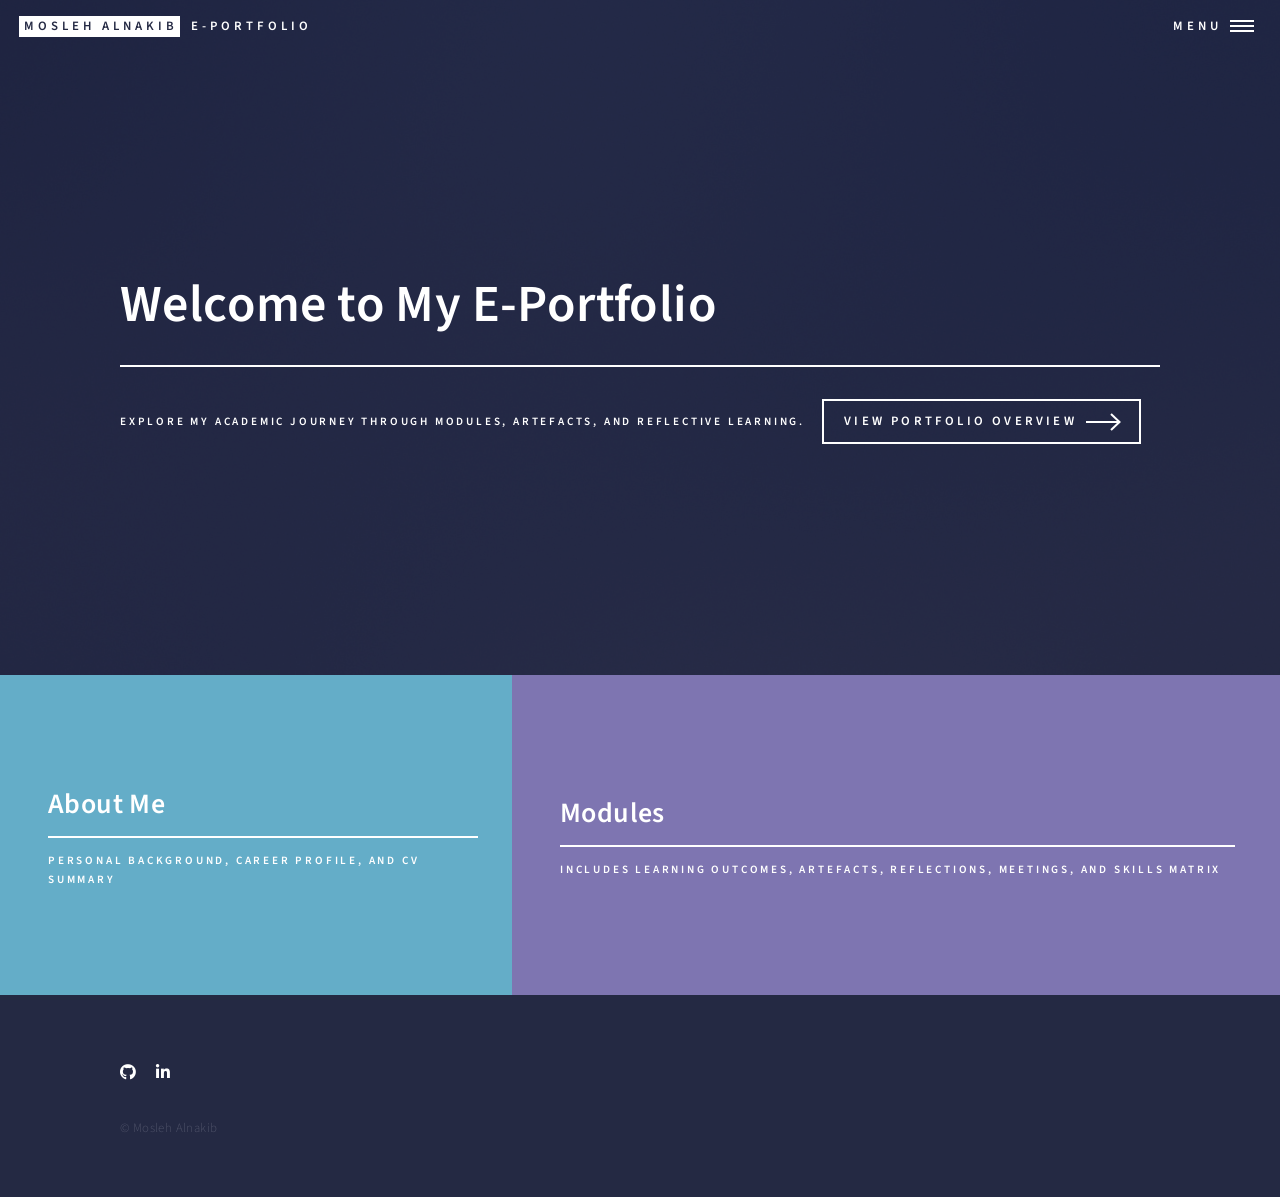
==== commit 0b612c56: "add linkdin" ====
--- a/index.html
+++ b/index.html
@@ -89,11 +89,15 @@
               <a
                 href="https://github.com/malnakib"
                 class="icon brands fa-github"
+                target="_blank"
                 ><span class="label">GitHub</span></a
               >
             </li>
             <li>
-              <a href="#" class="icon brands fa-linkedin-in"
+              <a
+                href="https://www.linkedin.com/in/mosleh-alnakib-ba3412110/"
+                class="icon brands fa-linkedin-in"
+                target="_blank"
                 ><span class="label">LinkedIn</span></a
               >
             </li>
--- a/assets/css/main.css
+++ b/assets/css/main.css
@@ -1,3952 +1,4035 @@
 @import url(fontawesome-all.min.css);
 @import url("https://fonts.googleapis.com/css?family=Source+Sans+Pro:300,300italic,600,600italic");
 
-/*
-	Forty by HTML5 UP
-	html5up.net | @ajlkn
-	Free for personal and commercial use under the CCA 3.0 license (html5up.net/license)
+/*
+	Forty by HTML5 UP
+	html5up.net | @ajlkn
+	Free for personal and commercial use under the CCA 3.0 license (html5up.net/license)
 */
 
-html, body, div, span, applet, object,
-iframe, h1, h2, h3, h4, h5, h6, p, blockquote,
-pre, a, abbr, acronym, address, big, cite,
-code, del, dfn, em, img, ins, kbd, q, s, samp,
-small, strike, strong, sub, sup, tt, var, b,
-u, i, center, dl, dt, dd, ol, ul, li, fieldset,
-form, label, legend, table, caption, tbody,
-tfoot, thead, tr, th, td, article, aside,
-canvas, details, embed, figure, figcaption,
-footer, header, hgroup, menu, nav, output, ruby,
-section, summary, time, mark, audio, video {
-	margin: 0;
-	padding: 0;
-	border: 0;
-	font-size: 100%;
-	font: inherit;
-	vertical-align: baseline;}
-
-article, aside, details, figcaption, figure,
-footer, header, hgroup, menu, nav, section {
-	display: block;}
+html,
+body,
+div,
+span,
+applet,
+object,
+iframe,
+h1,
+h2,
+h3,
+h4,
+h5,
+h6,
+p,
+blockquote,
+pre,
+a,
+abbr,
+acronym,
+address,
+big,
+cite,
+code,
+del,
+dfn,
+em,
+img,
+ins,
+kbd,
+q,
+s,
+samp,
+small,
+strike,
+strong,
+sub,
+sup,
+tt,
+var,
+b,
+u,
+i,
+center,
+dl,
+dt,
+dd,
+ol,
+ul,
+li,
+fieldset,
+form,
+label,
+legend,
+table,
+caption,
+tbody,
+tfoot,
+thead,
+tr,
+th,
+td,
+article,
+aside,
+canvas,
+details,
+embed,
+figure,
+figcaption,
+footer,
+header,
+hgroup,
+menu,
+nav,
+output,
+ruby,
+section,
+summary,
+time,
+mark,
+audio,
+video {
+  margin: 0;
+  padding: 0;
+  border: 0;
+  font-size: 100%;
+  font: inherit;
+  vertical-align: baseline;
+}
+
+article,
+aside,
+details,
+figcaption,
+figure,
+footer,
+header,
+hgroup,
+menu,
+nav,
+section {
+  display: block;
+}
 
 body {
-	line-height: 1;
-}
-
-ol, ul {
-	list-style: none;
-}
-
-blockquote, q {
-	quotes: none;
-}
-
-	blockquote:before, blockquote:after, q:before, q:after {
-		content: '';
-		content: none;
-	}
+  line-height: 1;
+}
+
+ol,
+ul {
+  list-style: none;
+}
+
+blockquote,
+q {
+  quotes: none;
+}
+
+blockquote:before,
+blockquote:after,
+q:before,
+q:after {
+  content: "";
+  content: none;
+}
 
 table {
-	border-collapse: collapse;
-	border-spacing: 0;
+  border-collapse: collapse;
+  border-spacing: 0;
 }
 
 body {
-	-webkit-text-size-adjust: none;
+  -webkit-text-size-adjust: none;
 }
 
 mark {
-	background-color: transparent;
-	color: inherit;
+  background-color: transparent;
+  color: inherit;
 }
 
 input::-moz-focus-inner {
-	border: 0;
-	padding: 0;
-}
-
-input, select, textarea {
-	-moz-appearance: none;
-	-webkit-appearance: none;
-	-ms-appearance: none;
-	appearance: none;
+  border: 0;
+  padding: 0;
+}
+
+input,
+select,
+textarea {
+  -moz-appearance: none;
+  -webkit-appearance: none;
+  -ms-appearance: none;
+  appearance: none;
 }
 
 /* Basic */
 
-	@-ms-viewport {
-		width: device-width;
-	}
-
-	body {
-		-ms-overflow-style: scrollbar;
-	}
-
-	@media screen and (max-width: 480px) {
-
-		html, body {
-			min-width: 320px;
-		}
-
-	}
-
-	html {
-		box-sizing: border-box;
-	}
-
-	*, *:before, *:after {
-		box-sizing: inherit;
-	}
-
-	body {
-		background: #242943;
-	}
-
-		body.is-preload *, body.is-preload *:before, body.is-preload *:after {
-			-moz-animation: none !important;
-			-webkit-animation: none !important;
-			-ms-animation: none !important;
-			animation: none !important;
-			-moz-transition: none !important;
-			-webkit-transition: none !important;
-			-ms-transition: none !important;
-			transition: none !important;
-		}
+@-ms-viewport {
+  width: device-width;
+}
+
+body {
+  -ms-overflow-style: scrollbar;
+}
+
+@media screen and (max-width: 480px) {
+  html,
+  body {
+    min-width: 320px;
+  }
+}
+
+html {
+  box-sizing: border-box;
+}
+
+*,
+*:before,
+*:after {
+  box-sizing: inherit;
+}
+
+body {
+  background: #242943;
+}
+
+body.is-preload *,
+body.is-preload *:before,
+body.is-preload *:after {
+  -moz-animation: none !important;
+  -webkit-animation: none !important;
+  -ms-animation: none !important;
+  animation: none !important;
+  -moz-transition: none !important;
+  -webkit-transition: none !important;
+  -ms-transition: none !important;
+  transition: none !important;
+}
 
 /* Type */
 
-	body, input, select, textarea {
-		color: #ffffff;
-		font-family: "Source Sans Pro", Helvetica, sans-serif;
-		font-size: 17pt;
-		font-weight: 300;
-		letter-spacing: 0.025em;
-		line-height: 1.65;
-	}
-
-		@media screen and (max-width: 1680px) {
-
-			body, input, select, textarea {
-				font-size: 14pt;
-			}
-
-		}
-
-		@media screen and (max-width: 1280px) {
-
-			body, input, select, textarea {
-				font-size: 12pt;
-			}
-
-		}
-
-		@media screen and (max-width: 360px) {
-
-			body, input, select, textarea {
-				font-size: 11pt;
-			}
-
-		}
-
-	a {
-		-moz-transition: color 0.2s ease-in-out, border-bottom-color 0.2s ease-in-out;
-		-webkit-transition: color 0.2s ease-in-out, border-bottom-color 0.2s ease-in-out;
-		-ms-transition: color 0.2s ease-in-out, border-bottom-color 0.2s ease-in-out;
-		transition: color 0.2s ease-in-out, border-bottom-color 0.2s ease-in-out;
-		border-bottom: dotted 1px;
-		color: inherit;
-		text-decoration: none;
-	}
-
-		a:hover {
-			border-bottom-color: transparent;
-			color: #9bf1ff !important;
-		}
-
-		a:active {
-			color: #53e3fb !important;
-		}
-
-	strong, b {
-		color: #ffffff;
-		font-weight: 600;
-	}
-
-	em, i {
-		font-style: italic;
-	}
-
-	p {
-		margin: 0 0 2em 0;
-	}
-
-	h1, h2, h3, h4, h5, h6 {
-		color: #ffffff;
-		font-weight: 600;
-		line-height: 1.65;
-		margin: 0 0 1em 0;
-	}
-
-		h1 a, h2 a, h3 a, h4 a, h5 a, h6 a {
-			color: inherit;
-			border-bottom: 0;
-		}
-
-	h1 {
-		font-size: 2.5em;
-	}
-
-	h2 {
-		font-size: 1.75em;
-	}
-
-	h3 {
-		font-size: 1.35em;
-	}
-
-	h4 {
-		font-size: 1.1em;
-	}
-
-	h5 {
-		font-size: 0.9em;
-	}
-
-	h6 {
-		font-size: 0.7em;
-	}
-
-	@media screen and (max-width: 736px) {
-
-		h1 {
-			font-size: 2em;
-		}
-
-		h2 {
-			font-size: 1.5em;
-		}
-
-		h3 {
-			font-size: 1.25em;
-		}
-
-	}
-
-	sub {
-		font-size: 0.8em;
-		position: relative;
-		top: 0.5em;
-	}
-
-	sup {
-		font-size: 0.8em;
-		position: relative;
-		top: -0.5em;
-	}
-
-	blockquote {
-		border-left: solid 4px rgba(212, 212, 255, 0.1);
-		font-style: italic;
-		margin: 0 0 2em 0;
-		padding: 0.5em 0 0.5em 2em;
-	}
-
-	code {
-		background: rgba(212, 212, 255, 0.035);
-		font-family: "Courier New", monospace;
-		font-size: 0.9em;
-		margin: 0 0.25em;
-		padding: 0.25em 0.65em;
-	}
-
-	pre {
-		-webkit-overflow-scrolling: touch;
-		font-family: "Courier New", monospace;
-		font-size: 0.9em;
-		margin: 0 0 2em 0;
-	}
-
-		pre code {
-			display: block;
-			line-height: 1.75;
-			padding: 1em 1.5em;
-			overflow-x: auto;
-		}
-
-	hr {
-		border: 0;
-		border-bottom: solid 1px rgba(212, 212, 255, 0.1);
-		margin: 2em 0;
-	}
-
-		hr.major {
-			margin: 3em 0;
-		}
-
-	.align-left {
-		text-align: left;
-	}
-
-	.align-center {
-		text-align: center;
-	}
-
-	.align-right {
-		text-align: right;
-	}
+body,
+input,
+select,
+textarea {
+  color: #ffffff;
+  font-family: "Source Sans Pro", Helvetica, sans-serif;
+  font-size: 17pt;
+  font-weight: 300;
+  letter-spacing: 0.025em;
+  line-height: 1.65;
+}
+
+@media screen and (max-width: 1680px) {
+  body,
+  input,
+  select,
+  textarea {
+    font-size: 14pt;
+  }
+}
+
+@media screen and (max-width: 1280px) {
+  body,
+  input,
+  select,
+  textarea {
+    font-size: 12pt;
+  }
+}
+
+@media screen and (max-width: 360px) {
+  body,
+  input,
+  select,
+  textarea {
+    font-size: 11pt;
+  }
+}
+
+a {
+  -moz-transition: color 0.2s ease-in-out, border-bottom-color 0.2s ease-in-out;
+  -webkit-transition: color 0.2s ease-in-out,
+    border-bottom-color 0.2s ease-in-out;
+  -ms-transition: color 0.2s ease-in-out, border-bottom-color 0.2s ease-in-out;
+  transition: color 0.2s ease-in-out, border-bottom-color 0.2s ease-in-out;
+  border-bottom: dotted 1px;
+  color: inherit;
+  text-decoration: none;
+}
+
+a:hover {
+  border-bottom-color: transparent;
+  color: #9bf1ff !important;
+}
+
+a:active {
+  color: #53e3fb !important;
+}
+
+strong,
+b {
+  color: #ffffff;
+  font-weight: 600;
+}
+
+em,
+i {
+  font-style: italic;
+}
+
+p {
+  margin: 0 0 2em 0;
+}
+
+h1,
+h2,
+h3,
+h4,
+h5,
+h6 {
+  color: #ffffff;
+  font-weight: 600;
+  line-height: 1.65;
+  margin: 0 0 1em 0;
+}
+
+h1 a,
+h2 a,
+h3 a,
+h4 a,
+h5 a,
+h6 a {
+  color: inherit;
+  border-bottom: 0;
+}
+
+h1 {
+  font-size: 2.5em;
+}
+
+h2 {
+  font-size: 1.75em;
+}
+
+h3 {
+  font-size: 1.35em;
+}
+
+h4 {
+  font-size: 1.1em;
+}
+
+h5 {
+  font-size: 0.9em;
+}
+
+h6 {
+  font-size: 0.7em;
+}
+
+@media screen and (max-width: 736px) {
+  h1 {
+    font-size: 2em;
+  }
+
+  h2 {
+    font-size: 1.5em;
+  }
+
+  h3 {
+    font-size: 1.25em;
+  }
+}
+
+sub {
+  font-size: 0.8em;
+  position: relative;
+  top: 0.5em;
+}
+
+sup {
+  font-size: 0.8em;
+  position: relative;
+  top: -0.5em;
+}
+
+blockquote {
+  border-left: solid 4px rgba(212, 212, 255, 0.1);
+  font-style: italic;
+  margin: 0 0 2em 0;
+  padding: 0.5em 0 0.5em 2em;
+}
+
+code {
+  background: rgba(212, 212, 255, 0.035);
+  font-family: "Courier New", monospace;
+  font-size: 0.9em;
+  margin: 0 0.25em;
+  padding: 0.25em 0.65em;
+}
+
+pre {
+  -webkit-overflow-scrolling: touch;
+  font-family: "Courier New", monospace;
+  font-size: 0.9em;
+  margin: 0 0 2em 0;
+}
+
+pre code {
+  display: block;
+  line-height: 1.75;
+  padding: 1em 1.5em;
+  overflow-x: auto;
+}
+
+hr {
+  border: 0;
+  border-bottom: solid 1px rgba(212, 212, 255, 0.1);
+  margin: 2em 0;
+}
+
+hr.major {
+  margin: 3em 0;
+}
+
+.align-left {
+  text-align: left;
+}
+
+.align-center {
+  text-align: center;
+}
+
+.align-right {
+  text-align: right;
+}
 
 /* Row */
 
-	.row {
-		display: flex;
-		flex-wrap: wrap;
-		box-sizing: border-box;
-		align-items: stretch;
-	}
-
-		.row > * {
-			box-sizing: border-box;
-		}
-
-		.row.gtr-uniform > * > :last-child {
-			margin-bottom: 0;
-		}
-
-		.row.aln-left {
-			justify-content: flex-start;
-		}
-
-		.row.aln-center {
-			justify-content: center;
-		}
-
-		.row.aln-right {
-			justify-content: flex-end;
-		}
-
-		.row.aln-top {
-			align-items: flex-start;
-		}
-
-		.row.aln-middle {
-			align-items: center;
-		}
-
-		.row.aln-bottom {
-			align-items: flex-end;
-		}
-
-		.row > .imp {
-			order: -1;
-		}
-
-		.row > .col-1 {
-			width: 8.33333%;
-		}
-
-		.row > .off-1 {
-			margin-left: 8.33333%;
-		}
-
-		.row > .col-2 {
-			width: 16.66667%;
-		}
-
-		.row > .off-2 {
-			margin-left: 16.66667%;
-		}
-
-		.row > .col-3 {
-			width: 25%;
-		}
-
-		.row > .off-3 {
-			margin-left: 25%;
-		}
-
-		.row > .col-4 {
-			width: 33.33333%;
-		}
-
-		.row > .off-4 {
-			margin-left: 33.33333%;
-		}
-
-		.row > .col-5 {
-			width: 41.66667%;
-		}
-
-		.row > .off-5 {
-			margin-left: 41.66667%;
-		}
-
-		.row > .col-6 {
-			width: 50%;
-		}
-
-		.row > .off-6 {
-			margin-left: 50%;
-		}
-
-		.row > .col-7 {
-			width: 58.33333%;
-		}
-
-		.row > .off-7 {
-			margin-left: 58.33333%;
-		}
-
-		.row > .col-8 {
-			width: 66.66667%;
-		}
-
-		.row > .off-8 {
-			margin-left: 66.66667%;
-		}
-
-		.row > .col-9 {
-			width: 75%;
-		}
-
-		.row > .off-9 {
-			margin-left: 75%;
-		}
-
-		.row > .col-10 {
-			width: 83.33333%;
-		}
-
-		.row > .off-10 {
-			margin-left: 83.33333%;
-		}
-
-		.row > .col-11 {
-			width: 91.66667%;
-		}
-
-		.row > .off-11 {
-			margin-left: 91.66667%;
-		}
-
-		.row > .col-12 {
-			width: 100%;
-		}
-
-		.row > .off-12 {
-			margin-left: 100%;
-		}
-
-		.row.gtr-0 {
-			margin-top: 0;
-			margin-left: 0em;
-		}
-
-			.row.gtr-0 > * {
-				padding: 0 0 0 0em;
-			}
-
-			.row.gtr-0.gtr-uniform {
-				margin-top: 0em;
-			}
-
-				.row.gtr-0.gtr-uniform > * {
-					padding-top: 0em;
-				}
-
-		.row.gtr-25 {
-			margin-top: 0;
-			margin-left: -0.5em;
-		}
-
-			.row.gtr-25 > * {
-				padding: 0 0 0 0.5em;
-			}
-
-			.row.gtr-25.gtr-uniform {
-				margin-top: -0.5em;
-			}
-
-				.row.gtr-25.gtr-uniform > * {
-					padding-top: 0.5em;
-				}
-
-		.row.gtr-50 {
-			margin-top: 0;
-			margin-left: -1em;
-		}
-
-			.row.gtr-50 > * {
-				padding: 0 0 0 1em;
-			}
-
-			.row.gtr-50.gtr-uniform {
-				margin-top: -1em;
-			}
-
-				.row.gtr-50.gtr-uniform > * {
-					padding-top: 1em;
-				}
-
-		.row {
-			margin-top: 0;
-			margin-left: -2em;
-		}
-
-			.row > * {
-				padding: 0 0 0 2em;
-			}
-
-			.row.gtr-uniform {
-				margin-top: -2em;
-			}
-
-				.row.gtr-uniform > * {
-					padding-top: 2em;
-				}
-
-		.row.gtr-150 {
-			margin-top: 0;
-			margin-left: -3em;
-		}
-
-			.row.gtr-150 > * {
-				padding: 0 0 0 3em;
-			}
-
-			.row.gtr-150.gtr-uniform {
-				margin-top: -3em;
-			}
-
-				.row.gtr-150.gtr-uniform > * {
-					padding-top: 3em;
-				}
-
-		.row.gtr-200 {
-			margin-top: 0;
-			margin-left: -4em;
-		}
-
-			.row.gtr-200 > * {
-				padding: 0 0 0 4em;
-			}
-
-			.row.gtr-200.gtr-uniform {
-				margin-top: -4em;
-			}
-
-				.row.gtr-200.gtr-uniform > * {
-					padding-top: 4em;
-				}
-
-		@media screen and (max-width: 1680px) {
-
-			.row {
-				display: flex;
-				flex-wrap: wrap;
-				box-sizing: border-box;
-				align-items: stretch;
-			}
-
-				.row > * {
-					box-sizing: border-box;
-				}
-
-				.row.gtr-uniform > * > :last-child {
-					margin-bottom: 0;
-				}
-
-				.row.aln-left {
-					justify-content: flex-start;
-				}
-
-				.row.aln-center {
-					justify-content: center;
-				}
-
-				.row.aln-right {
-					justify-content: flex-end;
-				}
-
-				.row.aln-top {
-					align-items: flex-start;
-				}
-
-				.row.aln-middle {
-					align-items: center;
-				}
-
-				.row.aln-bottom {
-					align-items: flex-end;
-				}
-
-				.row > .imp-xlarge {
-					order: -1;
-				}
-
-				.row > .col-1-xlarge {
-					width: 8.33333%;
-				}
-
-				.row > .off-1-xlarge {
-					margin-left: 8.33333%;
-				}
-
-				.row > .col-2-xlarge {
-					width: 16.66667%;
-				}
-
-				.row > .off-2-xlarge {
-					margin-left: 16.66667%;
-				}
-
-				.row > .col-3-xlarge {
-					width: 25%;
-				}
-
-				.row > .off-3-xlarge {
-					margin-left: 25%;
-				}
-
-				.row > .col-4-xlarge {
-					width: 33.33333%;
-				}
-
-				.row > .off-4-xlarge {
-					margin-left: 33.33333%;
-				}
-
-				.row > .col-5-xlarge {
-					width: 41.66667%;
-				}
-
-				.row > .off-5-xlarge {
-					margin-left: 41.66667%;
-				}
-
-				.row > .col-6-xlarge {
-					width: 50%;
-				}
-
-				.row > .off-6-xlarge {
-					margin-left: 50%;
-				}
-
-				.row > .col-7-xlarge {
-					width: 58.33333%;
-				}
-
-				.row > .off-7-xlarge {
-					margin-left: 58.33333%;
-				}
-
-				.row > .col-8-xlarge {
-					width: 66.66667%;
-				}
-
-				.row > .off-8-xlarge {
-					margin-left: 66.66667%;
-				}
-
-				.row > .col-9-xlarge {
-					width: 75%;
-				}
-
-				.row > .off-9-xlarge {
-					margin-left: 75%;
-				}
-
-				.row > .col-10-xlarge {
-					width: 83.33333%;
-				}
-
-				.row > .off-10-xlarge {
-					margin-left: 83.33333%;
-				}
-
-				.row > .col-11-xlarge {
-					width: 91.66667%;
-				}
-
-				.row > .off-11-xlarge {
-					margin-left: 91.66667%;
-				}
-
-				.row > .col-12-xlarge {
-					width: 100%;
-				}
-
-				.row > .off-12-xlarge {
-					margin-left: 100%;
-				}
-
-				.row.gtr-0 {
-					margin-top: 0;
-					margin-left: 0em;
-				}
-
-					.row.gtr-0 > * {
-						padding: 0 0 0 0em;
-					}
-
-					.row.gtr-0.gtr-uniform {
-						margin-top: 0em;
-					}
-
-						.row.gtr-0.gtr-uniform > * {
-							padding-top: 0em;
-						}
-
-				.row.gtr-25 {
-					margin-top: 0;
-					margin-left: -0.5em;
-				}
-
-					.row.gtr-25 > * {
-						padding: 0 0 0 0.5em;
-					}
-
-					.row.gtr-25.gtr-uniform {
-						margin-top: -0.5em;
-					}
-
-						.row.gtr-25.gtr-uniform > * {
-							padding-top: 0.5em;
-						}
-
-				.row.gtr-50 {
-					margin-top: 0;
-					margin-left: -1em;
-				}
-
-					.row.gtr-50 > * {
-						padding: 0 0 0 1em;
-					}
-
-					.row.gtr-50.gtr-uniform {
-						margin-top: -1em;
-					}
-
-						.row.gtr-50.gtr-uniform > * {
-							padding-top: 1em;
-						}
-
-				.row {
-					margin-top: 0;
-					margin-left: -2em;
-				}
-
-					.row > * {
-						padding: 0 0 0 2em;
-					}
-
-					.row.gtr-uniform {
-						margin-top: -2em;
-					}
-
-						.row.gtr-uniform > * {
-							padding-top: 2em;
-						}
-
-				.row.gtr-150 {
-					margin-top: 0;
-					margin-left: -3em;
-				}
-
-					.row.gtr-150 > * {
-						padding: 0 0 0 3em;
-					}
-
-					.row.gtr-150.gtr-uniform {
-						margin-top: -3em;
-					}
-
-						.row.gtr-150.gtr-uniform > * {
-							padding-top: 3em;
-						}
-
-				.row.gtr-200 {
-					margin-top: 0;
-					margin-left: -4em;
-				}
-
-					.row.gtr-200 > * {
-						padding: 0 0 0 4em;
-					}
-
-					.row.gtr-200.gtr-uniform {
-						margin-top: -4em;
-					}
-
-						.row.gtr-200.gtr-uniform > * {
-							padding-top: 4em;
-						}
-
-		}
-
-		@media screen and (max-width: 1280px) {
-
-			.row {
-				display: flex;
-				flex-wrap: wrap;
-				box-sizing: border-box;
-				align-items: stretch;
-			}
-
-				.row > * {
-					box-sizing: border-box;
-				}
-
-				.row.gtr-uniform > * > :last-child {
-					margin-bottom: 0;
-				}
-
-				.row.aln-left {
-					justify-content: flex-start;
-				}
-
-				.row.aln-center {
-					justify-content: center;
-				}
-
-				.row.aln-right {
-					justify-content: flex-end;
-				}
-
-				.row.aln-top {
-					align-items: flex-start;
-				}
-
-				.row.aln-middle {
-					align-items: center;
-				}
-
-				.row.aln-bottom {
-					align-items: flex-end;
-				}
-
-				.row > .imp-large {
-					order: -1;
-				}
-
-				.row > .col-1-large {
-					width: 8.33333%;
-				}
-
-				.row > .off-1-large {
-					margin-left: 8.33333%;
-				}
-
-				.row > .col-2-large {
-					width: 16.66667%;
-				}
-
-				.row > .off-2-large {
-					margin-left: 16.66667%;
-				}
-
-				.row > .col-3-large {
-					width: 25%;
-				}
-
-				.row > .off-3-large {
-					margin-left: 25%;
-				}
-
-				.row > .col-4-large {
-					width: 33.33333%;
-				}
-
-				.row > .off-4-large {
-					margin-left: 33.33333%;
-				}
-
-				.row > .col-5-large {
-					width: 41.66667%;
-				}
-
-				.row > .off-5-large {
-					margin-left: 41.66667%;
-				}
-
-				.row > .col-6-large {
-					width: 50%;
-				}
-
-				.row > .off-6-large {
-					margin-left: 50%;
-				}
-
-				.row > .col-7-large {
-					width: 58.33333%;
-				}
-
-				.row > .off-7-large {
-					margin-left: 58.33333%;
-				}
-
-				.row > .col-8-large {
-					width: 66.66667%;
-				}
-
-				.row > .off-8-large {
-					margin-left: 66.66667%;
-				}
-
-				.row > .col-9-large {
-					width: 75%;
-				}
-
-				.row > .off-9-large {
-					margin-left: 75%;
-				}
-
-				.row > .col-10-large {
-					width: 83.33333%;
-				}
-
-				.row > .off-10-large {
-					margin-left: 83.33333%;
-				}
-
-				.row > .col-11-large {
-					width: 91.66667%;
-				}
-
-				.row > .off-11-large {
-					margin-left: 91.66667%;
-				}
-
-				.row > .col-12-large {
-					width: 100%;
-				}
-
-				.row > .off-12-large {
-					margin-left: 100%;
-				}
-
-				.row.gtr-0 {
-					margin-top: 0;
-					margin-left: 0em;
-				}
-
-					.row.gtr-0 > * {
-						padding: 0 0 0 0em;
-					}
-
-					.row.gtr-0.gtr-uniform {
-						margin-top: 0em;
-					}
-
-						.row.gtr-0.gtr-uniform > * {
-							padding-top: 0em;
-						}
-
-				.row.gtr-25 {
-					margin-top: 0;
-					margin-left: -0.375em;
-				}
-
-					.row.gtr-25 > * {
-						padding: 0 0 0 0.375em;
-					}
-
-					.row.gtr-25.gtr-uniform {
-						margin-top: -0.375em;
-					}
-
-						.row.gtr-25.gtr-uniform > * {
-							padding-top: 0.375em;
-						}
-
-				.row.gtr-50 {
-					margin-top: 0;
-					margin-left: -0.75em;
-				}
-
-					.row.gtr-50 > * {
-						padding: 0 0 0 0.75em;
-					}
-
-					.row.gtr-50.gtr-uniform {
-						margin-top: -0.75em;
-					}
-
-						.row.gtr-50.gtr-uniform > * {
-							padding-top: 0.75em;
-						}
-
-				.row {
-					margin-top: 0;
-					margin-left: -1.5em;
-				}
-
-					.row > * {
-						padding: 0 0 0 1.5em;
-					}
-
-					.row.gtr-uniform {
-						margin-top: -1.5em;
-					}
-
-						.row.gtr-uniform > * {
-							padding-top: 1.5em;
-						}
-
-				.row.gtr-150 {
-					margin-top: 0;
-					margin-left: -2.25em;
-				}
-
-					.row.gtr-150 > * {
-						padding: 0 0 0 2.25em;
-					}
-
-					.row.gtr-150.gtr-uniform {
-						margin-top: -2.25em;
-					}
-
-						.row.gtr-150.gtr-uniform > * {
-							padding-top: 2.25em;
-						}
-
-				.row.gtr-200 {
-					margin-top: 0;
-					margin-left: -3em;
-				}
-
-					.row.gtr-200 > * {
-						padding: 0 0 0 3em;
-					}
-
-					.row.gtr-200.gtr-uniform {
-						margin-top: -3em;
-					}
-
-						.row.gtr-200.gtr-uniform > * {
-							padding-top: 3em;
-						}
-
-		}
-
-		@media screen and (max-width: 980px) {
-
-			.row {
-				display: flex;
-				flex-wrap: wrap;
-				box-sizing: border-box;
-				align-items: stretch;
-			}
-
-				.row > * {
-					box-sizing: border-box;
-				}
-
-				.row.gtr-uniform > * > :last-child {
-					margin-bottom: 0;
-				}
-
-				.row.aln-left {
-					justify-content: flex-start;
-				}
-
-				.row.aln-center {
-					justify-content: center;
-				}
-
-				.row.aln-right {
-					justify-content: flex-end;
-				}
-
-				.row.aln-top {
-					align-items: flex-start;
-				}
-
-				.row.aln-middle {
-					align-items: center;
-				}
-
-				.row.aln-bottom {
-					align-items: flex-end;
-				}
-
-				.row > .imp-medium {
-					order: -1;
-				}
-
-				.row > .col-1-medium {
-					width: 8.33333%;
-				}
-
-				.row > .off-1-medium {
-					margin-left: 8.33333%;
-				}
-
-				.row > .col-2-medium {
-					width: 16.66667%;
-				}
-
-				.row > .off-2-medium {
-					margin-left: 16.66667%;
-				}
-
-				.row > .col-3-medium {
-					width: 25%;
-				}
-
-				.row > .off-3-medium {
-					margin-left: 25%;
-				}
-
-				.row > .col-4-medium {
-					width: 33.33333%;
-				}
-
-				.row > .off-4-medium {
-					margin-left: 33.33333%;
-				}
-
-				.row > .col-5-medium {
-					width: 41.66667%;
-				}
-
-				.row > .off-5-medium {
-					margin-left: 41.66667%;
-				}
-
-				.row > .col-6-medium {
-					width: 50%;
-				}
-
-				.row > .off-6-medium {
-					margin-left: 50%;
-				}
-
-				.row > .col-7-medium {
-					width: 58.33333%;
-				}
-
-				.row > .off-7-medium {
-					margin-left: 58.33333%;
-				}
-
-				.row > .col-8-medium {
-					width: 66.66667%;
-				}
-
-				.row > .off-8-medium {
-					margin-left: 66.66667%;
-				}
-
-				.row > .col-9-medium {
-					width: 75%;
-				}
-
-				.row > .off-9-medium {
-					margin-left: 75%;
-				}
-
-				.row > .col-10-medium {
-					width: 83.33333%;
-				}
-
-				.row > .off-10-medium {
-					margin-left: 83.33333%;
-				}
-
-				.row > .col-11-medium {
-					width: 91.66667%;
-				}
-
-				.row > .off-11-medium {
-					margin-left: 91.66667%;
-				}
-
-				.row > .col-12-medium {
-					width: 100%;
-				}
-
-				.row > .off-12-medium {
-					margin-left: 100%;
-				}
-
-				.row.gtr-0 {
-					margin-top: 0;
-					margin-left: 0em;
-				}
-
-					.row.gtr-0 > * {
-						padding: 0 0 0 0em;
-					}
-
-					.row.gtr-0.gtr-uniform {
-						margin-top: 0em;
-					}
-
-						.row.gtr-0.gtr-uniform > * {
-							padding-top: 0em;
-						}
-
-				.row.gtr-25 {
-					margin-top: 0;
-					margin-left: -0.375em;
-				}
-
-					.row.gtr-25 > * {
-						padding: 0 0 0 0.375em;
-					}
-
-					.row.gtr-25.gtr-uniform {
-						margin-top: -0.375em;
-					}
-
-						.row.gtr-25.gtr-uniform > * {
-							padding-top: 0.375em;
-						}
-
-				.row.gtr-50 {
-					margin-top: 0;
-					margin-left: -0.75em;
-				}
-
-					.row.gtr-50 > * {
-						padding: 0 0 0 0.75em;
-					}
-
-					.row.gtr-50.gtr-uniform {
-						margin-top: -0.75em;
-					}
-
-						.row.gtr-50.gtr-uniform > * {
-							padding-top: 0.75em;
-						}
-
-				.row {
-					margin-top: 0;
-					margin-left: -1.5em;
-				}
-
-					.row > * {
-						padding: 0 0 0 1.5em;
-					}
-
-					.row.gtr-uniform {
-						margin-top: -1.5em;
-					}
-
-						.row.gtr-uniform > * {
-							padding-top: 1.5em;
-						}
-
-				.row.gtr-150 {
-					margin-top: 0;
-					margin-left: -2.25em;
-				}
-
-					.row.gtr-150 > * {
-						padding: 0 0 0 2.25em;
-					}
-
-					.row.gtr-150.gtr-uniform {
-						margin-top: -2.25em;
-					}
-
-						.row.gtr-150.gtr-uniform > * {
-							padding-top: 2.25em;
-						}
-
-				.row.gtr-200 {
-					margin-top: 0;
-					margin-left: -3em;
-				}
-
-					.row.gtr-200 > * {
-						padding: 0 0 0 3em;
-					}
-
-					.row.gtr-200.gtr-uniform {
-						margin-top: -3em;
-					}
-
-						.row.gtr-200.gtr-uniform > * {
-							padding-top: 3em;
-						}
-
-		}
-
-		@media screen and (max-width: 736px) {
-
-			.row {
-				display: flex;
-				flex-wrap: wrap;
-				box-sizing: border-box;
-				align-items: stretch;
-			}
-
-				.row > * {
-					box-sizing: border-box;
-				}
-
-				.row.gtr-uniform > * > :last-child {
-					margin-bottom: 0;
-				}
-
-				.row.aln-left {
-					justify-content: flex-start;
-				}
-
-				.row.aln-center {
-					justify-content: center;
-				}
-
-				.row.aln-right {
-					justify-content: flex-end;
-				}
-
-				.row.aln-top {
-					align-items: flex-start;
-				}
-
-				.row.aln-middle {
-					align-items: center;
-				}
-
-				.row.aln-bottom {
-					align-items: flex-end;
-				}
-
-				.row > .imp-small {
-					order: -1;
-				}
-
-				.row > .col-1-small {
-					width: 8.33333%;
-				}
-
-				.row > .off-1-small {
-					margin-left: 8.33333%;
-				}
-
-				.row > .col-2-small {
-					width: 16.66667%;
-				}
-
-				.row > .off-2-small {
-					margin-left: 16.66667%;
-				}
-
-				.row > .col-3-small {
-					width: 25%;
-				}
-
-				.row > .off-3-small {
-					margin-left: 25%;
-				}
-
-				.row > .col-4-small {
-					width: 33.33333%;
-				}
-
-				.row > .off-4-small {
-					margin-left: 33.33333%;
-				}
-
-				.row > .col-5-small {
-					width: 41.66667%;
-				}
-
-				.row > .off-5-small {
-					margin-left: 41.66667%;
-				}
-
-				.row > .col-6-small {
-					width: 50%;
-				}
-
-				.row > .off-6-small {
-					margin-left: 50%;
-				}
-
-				.row > .col-7-small {
-					width: 58.33333%;
-				}
-
-				.row > .off-7-small {
-					margin-left: 58.33333%;
-				}
-
-				.row > .col-8-small {
-					width: 66.66667%;
-				}
-
-				.row > .off-8-small {
-					margin-left: 66.66667%;
-				}
-
-				.row > .col-9-small {
-					width: 75%;
-				}
-
-				.row > .off-9-small {
-					margin-left: 75%;
-				}
-
-				.row > .col-10-small {
-					width: 83.33333%;
-				}
-
-				.row > .off-10-small {
-					margin-left: 83.33333%;
-				}
-
-				.row > .col-11-small {
-					width: 91.66667%;
-				}
-
-				.row > .off-11-small {
-					margin-left: 91.66667%;
-				}
-
-				.row > .col-12-small {
-					width: 100%;
-				}
-
-				.row > .off-12-small {
-					margin-left: 100%;
-				}
-
-				.row.gtr-0 {
-					margin-top: 0;
-					margin-left: 0em;
-				}
-
-					.row.gtr-0 > * {
-						padding: 0 0 0 0em;
-					}
-
-					.row.gtr-0.gtr-uniform {
-						margin-top: 0em;
-					}
-
-						.row.gtr-0.gtr-uniform > * {
-							padding-top: 0em;
-						}
-
-				.row.gtr-25 {
-					margin-top: 0;
-					margin-left: -0.3125em;
-				}
-
-					.row.gtr-25 > * {
-						padding: 0 0 0 0.3125em;
-					}
-
-					.row.gtr-25.gtr-uniform {
-						margin-top: -0.3125em;
-					}
-
-						.row.gtr-25.gtr-uniform > * {
-							padding-top: 0.3125em;
-						}
-
-				.row.gtr-50 {
-					margin-top: 0;
-					margin-left: -0.625em;
-				}
-
-					.row.gtr-50 > * {
-						padding: 0 0 0 0.625em;
-					}
-
-					.row.gtr-50.gtr-uniform {
-						margin-top: -0.625em;
-					}
-
-						.row.gtr-50.gtr-uniform > * {
-							padding-top: 0.625em;
-						}
-
-				.row {
-					margin-top: 0;
-					margin-left: -1.25em;
-				}
-
-					.row > * {
-						padding: 0 0 0 1.25em;
-					}
-
-					.row.gtr-uniform {
-						margin-top: -1.25em;
-					}
-
-						.row.gtr-uniform > * {
-							padding-top: 1.25em;
-						}
-
-				.row.gtr-150 {
-					margin-top: 0;
-					margin-left: -1.875em;
-				}
-
-					.row.gtr-150 > * {
-						padding: 0 0 0 1.875em;
-					}
-
-					.row.gtr-150.gtr-uniform {
-						margin-top: -1.875em;
-					}
-
-						.row.gtr-150.gtr-uniform > * {
-							padding-top: 1.875em;
-						}
-
-				.row.gtr-200 {
-					margin-top: 0;
-					margin-left: -2.5em;
-				}
-
-					.row.gtr-200 > * {
-						padding: 0 0 0 2.5em;
-					}
-
-					.row.gtr-200.gtr-uniform {
-						margin-top: -2.5em;
-					}
-
-						.row.gtr-200.gtr-uniform > * {
-							padding-top: 2.5em;
-						}
-
-		}
-
-		@media screen and (max-width: 480px) {
-
-			.row {
-				display: flex;
-				flex-wrap: wrap;
-				box-sizing: border-box;
-				align-items: stretch;
-			}
-
-				.row > * {
-					box-sizing: border-box;
-				}
-
-				.row.gtr-uniform > * > :last-child {
-					margin-bottom: 0;
-				}
-
-				.row.aln-left {
-					justify-content: flex-start;
-				}
-
-				.row.aln-center {
-					justify-content: center;
-				}
-
-				.row.aln-right {
-					justify-content: flex-end;
-				}
-
-				.row.aln-top {
-					align-items: flex-start;
-				}
-
-				.row.aln-middle {
-					align-items: center;
-				}
-
-				.row.aln-bottom {
-					align-items: flex-end;
-				}
-
-				.row > .imp-xsmall {
-					order: -1;
-				}
-
-				.row > .col-1-xsmall {
-					width: 8.33333%;
-				}
-
-				.row > .off-1-xsmall {
-					margin-left: 8.33333%;
-				}
-
-				.row > .col-2-xsmall {
-					width: 16.66667%;
-				}
-
-				.row > .off-2-xsmall {
-					margin-left: 16.66667%;
-				}
-
-				.row > .col-3-xsmall {
-					width: 25%;
-				}
-
-				.row > .off-3-xsmall {
-					margin-left: 25%;
-				}
-
-				.row > .col-4-xsmall {
-					width: 33.33333%;
-				}
-
-				.row > .off-4-xsmall {
-					margin-left: 33.33333%;
-				}
-
-				.row > .col-5-xsmall {
-					width: 41.66667%;
-				}
-
-				.row > .off-5-xsmall {
-					margin-left: 41.66667%;
-				}
-
-				.row > .col-6-xsmall {
-					width: 50%;
-				}
-
-				.row > .off-6-xsmall {
-					margin-left: 50%;
-				}
-
-				.row > .col-7-xsmall {
-					width: 58.33333%;
-				}
-
-				.row > .off-7-xsmall {
-					margin-left: 58.33333%;
-				}
-
-				.row > .col-8-xsmall {
-					width: 66.66667%;
-				}
-
-				.row > .off-8-xsmall {
-					margin-left: 66.66667%;
-				}
-
-				.row > .col-9-xsmall {
-					width: 75%;
-				}
-
-				.row > .off-9-xsmall {
-					margin-left: 75%;
-				}
-
-				.row > .col-10-xsmall {
-					width: 83.33333%;
-				}
-
-				.row > .off-10-xsmall {
-					margin-left: 83.33333%;
-				}
-
-				.row > .col-11-xsmall {
-					width: 91.66667%;
-				}
-
-				.row > .off-11-xsmall {
-					margin-left: 91.66667%;
-				}
-
-				.row > .col-12-xsmall {
-					width: 100%;
-				}
-
-				.row > .off-12-xsmall {
-					margin-left: 100%;
-				}
-
-				.row.gtr-0 {
-					margin-top: 0;
-					margin-left: 0em;
-				}
-
-					.row.gtr-0 > * {
-						padding: 0 0 0 0em;
-					}
-
-					.row.gtr-0.gtr-uniform {
-						margin-top: 0em;
-					}
-
-						.row.gtr-0.gtr-uniform > * {
-							padding-top: 0em;
-						}
-
-				.row.gtr-25 {
-					margin-top: 0;
-					margin-left: -0.3125em;
-				}
-
-					.row.gtr-25 > * {
-						padding: 0 0 0 0.3125em;
-					}
-
-					.row.gtr-25.gtr-uniform {
-						margin-top: -0.3125em;
-					}
-
-						.row.gtr-25.gtr-uniform > * {
-							padding-top: 0.3125em;
-						}
-
-				.row.gtr-50 {
-					margin-top: 0;
-					margin-left: -0.625em;
-				}
-
-					.row.gtr-50 > * {
-						padding: 0 0 0 0.625em;
-					}
-
-					.row.gtr-50.gtr-uniform {
-						margin-top: -0.625em;
-					}
-
-						.row.gtr-50.gtr-uniform > * {
-							padding-top: 0.625em;
-						}
-
-				.row {
-					margin-top: 0;
-					margin-left: -1.25em;
-				}
-
-					.row > * {
-						padding: 0 0 0 1.25em;
-					}
-
-					.row.gtr-uniform {
-						margin-top: -1.25em;
-					}
-
-						.row.gtr-uniform > * {
-							padding-top: 1.25em;
-						}
-
-				.row.gtr-150 {
-					margin-top: 0;
-					margin-left: -1.875em;
-				}
-
-					.row.gtr-150 > * {
-						padding: 0 0 0 1.875em;
-					}
-
-					.row.gtr-150.gtr-uniform {
-						margin-top: -1.875em;
-					}
-
-						.row.gtr-150.gtr-uniform > * {
-							padding-top: 1.875em;
-						}
-
-				.row.gtr-200 {
-					margin-top: 0;
-					margin-left: -2.5em;
-				}
-
-					.row.gtr-200 > * {
-						padding: 0 0 0 2.5em;
-					}
-
-					.row.gtr-200.gtr-uniform {
-						margin-top: -2.5em;
-					}
-
-						.row.gtr-200.gtr-uniform > * {
-							padding-top: 2.5em;
-						}
-
-		}
+.row {
+  display: flex;
+  flex-wrap: wrap;
+  box-sizing: border-box;
+  align-items: stretch;
+}
+
+.row > * {
+  box-sizing: border-box;
+}
+
+.row.gtr-uniform > * > :last-child {
+  margin-bottom: 0;
+}
+
+.row.aln-left {
+  justify-content: flex-start;
+}
+
+.row.aln-center {
+  justify-content: center;
+}
+
+.row.aln-right {
+  justify-content: flex-end;
+}
+
+.row.aln-top {
+  align-items: flex-start;
+}
+
+.row.aln-middle {
+  align-items: center;
+}
+
+.row.aln-bottom {
+  align-items: flex-end;
+}
+
+.row > .imp {
+  order: -1;
+}
+
+.row > .col-1 {
+  width: 8.33333%;
+}
+
+.row > .off-1 {
+  margin-left: 8.33333%;
+}
+
+.row > .col-2 {
+  width: 16.66667%;
+}
+
+.row > .off-2 {
+  margin-left: 16.66667%;
+}
+
+.row > .col-3 {
+  width: 25%;
+}
+
+.row > .off-3 {
+  margin-left: 25%;
+}
+
+.row > .col-4 {
+  width: 33.33333%;
+}
+
+.row > .off-4 {
+  margin-left: 33.33333%;
+}
+
+.row > .col-5 {
+  width: 41.66667%;
+}
+
+.row > .off-5 {
+  margin-left: 41.66667%;
+}
+
+.row > .col-6 {
+  width: 50%;
+}
+
+.row > .off-6 {
+  margin-left: 50%;
+}
+
+.row > .col-7 {
+  width: 58.33333%;
+}
+
+.row > .off-7 {
+  margin-left: 58.33333%;
+}
+
+.row > .col-8 {
+  width: 66.66667%;
+}
+
+.row > .off-8 {
+  margin-left: 66.66667%;
+}
+
+.row > .col-9 {
+  width: 75%;
+}
+
+.row > .off-9 {
+  margin-left: 75%;
+}
+
+.row > .col-10 {
+  width: 83.33333%;
+}
+
+.row > .off-10 {
+  margin-left: 83.33333%;
+}
+
+.row > .col-11 {
+  width: 91.66667%;
+}
+
+.row > .off-11 {
+  margin-left: 91.66667%;
+}
+
+.row > .col-12 {
+  width: 100%;
+}
+
+.row > .off-12 {
+  margin-left: 100%;
+}
+
+.row.gtr-0 {
+  margin-top: 0;
+  margin-left: 0em;
+}
+
+.row.gtr-0 > * {
+  padding: 0 0 0 0em;
+}
+
+.row.gtr-0.gtr-uniform {
+  margin-top: 0em;
+}
+
+.row.gtr-0.gtr-uniform > * {
+  padding-top: 0em;
+}
+
+.row.gtr-25 {
+  margin-top: 0;
+  margin-left: -0.5em;
+}
+
+.row.gtr-25 > * {
+  padding: 0 0 0 0.5em;
+}
+
+.row.gtr-25.gtr-uniform {
+  margin-top: -0.5em;
+}
+
+.row.gtr-25.gtr-uniform > * {
+  padding-top: 0.5em;
+}
+
+.row.gtr-50 {
+  margin-top: 0;
+  margin-left: -1em;
+}
+
+.row.gtr-50 > * {
+  padding: 0 0 0 1em;
+}
+
+.row.gtr-50.gtr-uniform {
+  margin-top: -1em;
+}
+
+.row.gtr-50.gtr-uniform > * {
+  padding-top: 1em;
+}
+
+.row {
+  margin-top: 0;
+  margin-left: -2em;
+}
+
+.row > * {
+  padding: 0 0 0 2em;
+}
+
+.row.gtr-uniform {
+  margin-top: -2em;
+}
+
+.row.gtr-uniform > * {
+  padding-top: 2em;
+}
+
+.row.gtr-150 {
+  margin-top: 0;
+  margin-left: -3em;
+}
+
+.row.gtr-150 > * {
+  padding: 0 0 0 3em;
+}
+
+.row.gtr-150.gtr-uniform {
+  margin-top: -3em;
+}
+
+.row.gtr-150.gtr-uniform > * {
+  padding-top: 3em;
+}
+
+.row.gtr-200 {
+  margin-top: 0;
+  margin-left: -4em;
+}
+
+.row.gtr-200 > * {
+  padding: 0 0 0 4em;
+}
+
+.row.gtr-200.gtr-uniform {
+  margin-top: -4em;
+}
+
+.row.gtr-200.gtr-uniform > * {
+  padding-top: 4em;
+}
+
+@media screen and (max-width: 1680px) {
+  .row {
+    display: flex;
+    flex-wrap: wrap;
+    box-sizing: border-box;
+    align-items: stretch;
+  }
+
+  .row > * {
+    box-sizing: border-box;
+  }
+
+  .row.gtr-uniform > * > :last-child {
+    margin-bottom: 0;
+  }
+
+  .row.aln-left {
+    justify-content: flex-start;
+  }
+
+  .row.aln-center {
+    justify-content: center;
+  }
+
+  .row.aln-right {
+    justify-content: flex-end;
+  }
+
+  .row.aln-top {
+    align-items: flex-start;
+  }
+
+  .row.aln-middle {
+    align-items: center;
+  }
+
+  .row.aln-bottom {
+    align-items: flex-end;
+  }
+
+  .row > .imp-xlarge {
+    order: -1;
+  }
+
+  .row > .col-1-xlarge {
+    width: 8.33333%;
+  }
+
+  .row > .off-1-xlarge {
+    margin-left: 8.33333%;
+  }
+
+  .row > .col-2-xlarge {
+    width: 16.66667%;
+  }
+
+  .row > .off-2-xlarge {
+    margin-left: 16.66667%;
+  }
+
+  .row > .col-3-xlarge {
+    width: 25%;
+  }
+
+  .row > .off-3-xlarge {
+    margin-left: 25%;
+  }
+
+  .row > .col-4-xlarge {
+    width: 33.33333%;
+  }
+
+  .row > .off-4-xlarge {
+    margin-left: 33.33333%;
+  }
+
+  .row > .col-5-xlarge {
+    width: 41.66667%;
+  }
+
+  .row > .off-5-xlarge {
+    margin-left: 41.66667%;
+  }
+
+  .row > .col-6-xlarge {
+    width: 50%;
+  }
+
+  .row > .off-6-xlarge {
+    margin-left: 50%;
+  }
+
+  .row > .col-7-xlarge {
+    width: 58.33333%;
+  }
+
+  .row > .off-7-xlarge {
+    margin-left: 58.33333%;
+  }
+
+  .row > .col-8-xlarge {
+    width: 66.66667%;
+  }
+
+  .row > .off-8-xlarge {
+    margin-left: 66.66667%;
+  }
+
+  .row > .col-9-xlarge {
+    width: 75%;
+  }
+
+  .row > .off-9-xlarge {
+    margin-left: 75%;
+  }
+
+  .row > .col-10-xlarge {
+    width: 83.33333%;
+  }
+
+  .row > .off-10-xlarge {
+    margin-left: 83.33333%;
+  }
+
+  .row > .col-11-xlarge {
+    width: 91.66667%;
+  }
+
+  .row > .off-11-xlarge {
+    margin-left: 91.66667%;
+  }
+
+  .row > .col-12-xlarge {
+    width: 100%;
+  }
+
+  .row > .off-12-xlarge {
+    margin-left: 100%;
+  }
+
+  .row.gtr-0 {
+    margin-top: 0;
+    margin-left: 0em;
+  }
+
+  .row.gtr-0 > * {
+    padding: 0 0 0 0em;
+  }
+
+  .row.gtr-0.gtr-uniform {
+    margin-top: 0em;
+  }
+
+  .row.gtr-0.gtr-uniform > * {
+    padding-top: 0em;
+  }
+
+  .row.gtr-25 {
+    margin-top: 0;
+    margin-left: -0.5em;
+  }
+
+  .row.gtr-25 > * {
+    padding: 0 0 0 0.5em;
+  }
+
+  .row.gtr-25.gtr-uniform {
+    margin-top: -0.5em;
+  }
+
+  .row.gtr-25.gtr-uniform > * {
+    padding-top: 0.5em;
+  }
+
+  .row.gtr-50 {
+    margin-top: 0;
+    margin-left: -1em;
+  }
+
+  .row.gtr-50 > * {
+    padding: 0 0 0 1em;
+  }
+
+  .row.gtr-50.gtr-uniform {
+    margin-top: -1em;
+  }
+
+  .row.gtr-50.gtr-uniform > * {
+    padding-top: 1em;
+  }
+
+  .row {
+    margin-top: 0;
+    margin-left: -2em;
+  }
+
+  .row > * {
+    padding: 0 0 0 2em;
+  }
+
+  .row.gtr-uniform {
+    margin-top: -2em;
+  }
+
+  .row.gtr-uniform > * {
+    padding-top: 2em;
+  }
+
+  .row.gtr-150 {
+    margin-top: 0;
+    margin-left: -3em;
+  }
+
+  .row.gtr-150 > * {
+    padding: 0 0 0 3em;
+  }
+
+  .row.gtr-150.gtr-uniform {
+    margin-top: -3em;
+  }
+
+  .row.gtr-150.gtr-uniform > * {
+    padding-top: 3em;
+  }
+
+  .row.gtr-200 {
+    margin-top: 0;
+    margin-left: -4em;
+  }
+
+  .row.gtr-200 > * {
+    padding: 0 0 0 4em;
+  }
+
+  .row.gtr-200.gtr-uniform {
+    margin-top: -4em;
+  }
+
+  .row.gtr-200.gtr-uniform > * {
+    padding-top: 4em;
+  }
+}
+
+@media screen and (max-width: 1280px) {
+  .row {
+    display: flex;
+    flex-wrap: wrap;
+    box-sizing: border-box;
+    align-items: stretch;
+  }
+
+  .row > * {
+    box-sizing: border-box;
+  }
+
+  .row.gtr-uniform > * > :last-child {
+    margin-bottom: 0;
+  }
+
+  .row.aln-left {
+    justify-content: flex-start;
+  }
+
+  .row.aln-center {
+    justify-content: center;
+  }
+
+  .row.aln-right {
+    justify-content: flex-end;
+  }
+
+  .row.aln-top {
+    align-items: flex-start;
+  }
+
+  .row.aln-middle {
+    align-items: center;
+  }
+
+  .row.aln-bottom {
+    align-items: flex-end;
+  }
+
+  .row > .imp-large {
+    order: -1;
+  }
+
+  .row > .col-1-large {
+    width: 8.33333%;
+  }
+
+  .row > .off-1-large {
+    margin-left: 8.33333%;
+  }
+
+  .row > .col-2-large {
+    width: 16.66667%;
+  }
+
+  .row > .off-2-large {
+    margin-left: 16.66667%;
+  }
+
+  .row > .col-3-large {
+    width: 25%;
+  }
+
+  .row > .off-3-large {
+    margin-left: 25%;
+  }
+
+  .row > .col-4-large {
+    width: 33.33333%;
+  }
+
+  .row > .off-4-large {
+    margin-left: 33.33333%;
+  }
+
+  .row > .col-5-large {
+    width: 41.66667%;
+  }
+
+  .row > .off-5-large {
+    margin-left: 41.66667%;
+  }
+
+  .row > .col-6-large {
+    width: 50%;
+  }
+
+  .row > .off-6-large {
+    margin-left: 50%;
+  }
+
+  .row > .col-7-large {
+    width: 58.33333%;
+  }
+
+  .row > .off-7-large {
+    margin-left: 58.33333%;
+  }
+
+  .row > .col-8-large {
+    width: 66.66667%;
+  }
+
+  .row > .off-8-large {
+    margin-left: 66.66667%;
+  }
+
+  .row > .col-9-large {
+    width: 75%;
+  }
+
+  .row > .off-9-large {
+    margin-left: 75%;
+  }
+
+  .row > .col-10-large {
+    width: 83.33333%;
+  }
+
+  .row > .off-10-large {
+    margin-left: 83.33333%;
+  }
+
+  .row > .col-11-large {
+    width: 91.66667%;
+  }
+
+  .row > .off-11-large {
+    margin-left: 91.66667%;
+  }
+
+  .row > .col-12-large {
+    width: 100%;
+  }
+
+  .row > .off-12-large {
+    margin-left: 100%;
+  }
+
+  .row.gtr-0 {
+    margin-top: 0;
+    margin-left: 0em;
+  }
+
+  .row.gtr-0 > * {
+    padding: 0 0 0 0em;
+  }
+
+  .row.gtr-0.gtr-uniform {
+    margin-top: 0em;
+  }
+
+  .row.gtr-0.gtr-uniform > * {
+    padding-top: 0em;
+  }
+
+  .row.gtr-25 {
+    margin-top: 0;
+    margin-left: -0.375em;
+  }
+
+  .row.gtr-25 > * {
+    padding: 0 0 0 0.375em;
+  }
+
+  .row.gtr-25.gtr-uniform {
+    margin-top: -0.375em;
+  }
+
+  .row.gtr-25.gtr-uniform > * {
+    padding-top: 0.375em;
+  }
+
+  .row.gtr-50 {
+    margin-top: 0;
+    margin-left: -0.75em;
+  }
+
+  .row.gtr-50 > * {
+    padding: 0 0 0 0.75em;
+  }
+
+  .row.gtr-50.gtr-uniform {
+    margin-top: -0.75em;
+  }
+
+  .row.gtr-50.gtr-uniform > * {
+    padding-top: 0.75em;
+  }
+
+  .row {
+    margin-top: 0;
+    margin-left: -1.5em;
+  }
+
+  .row > * {
+    padding: 0 0 0 1.5em;
+  }
+
+  .row.gtr-uniform {
+    margin-top: -1.5em;
+  }
+
+  .row.gtr-uniform > * {
+    padding-top: 1.5em;
+  }
+
+  .row.gtr-150 {
+    margin-top: 0;
+    margin-left: -2.25em;
+  }
+
+  .row.gtr-150 > * {
+    padding: 0 0 0 2.25em;
+  }
+
+  .row.gtr-150.gtr-uniform {
+    margin-top: -2.25em;
+  }
+
+  .row.gtr-150.gtr-uniform > * {
+    padding-top: 2.25em;
+  }
+
+  .row.gtr-200 {
+    margin-top: 0;
+    margin-left: -3em;
+  }
+
+  .row.gtr-200 > * {
+    padding: 0 0 0 3em;
+  }
+
+  .row.gtr-200.gtr-uniform {
+    margin-top: -3em;
+  }
+
+  .row.gtr-200.gtr-uniform > * {
+    padding-top: 3em;
+  }
+}
+
+@media screen and (max-width: 980px) {
+  .row {
+    display: flex;
+    flex-wrap: wrap;
+    box-sizing: border-box;
+    align-items: stretch;
+  }
+
+  .row > * {
+    box-sizing: border-box;
+  }
+
+  .row.gtr-uniform > * > :last-child {
+    margin-bottom: 0;
+  }
+
+  .row.aln-left {
+    justify-content: flex-start;
+  }
+
+  .row.aln-center {
+    justify-content: center;
+  }
+
+  .row.aln-right {
+    justify-content: flex-end;
+  }
+
+  .row.aln-top {
+    align-items: flex-start;
+  }
+
+  .row.aln-middle {
+    align-items: center;
+  }
+
+  .row.aln-bottom {
+    align-items: flex-end;
+  }
+
+  .row > .imp-medium {
+    order: -1;
+  }
+
+  .row > .col-1-medium {
+    width: 8.33333%;
+  }
+
+  .row > .off-1-medium {
+    margin-left: 8.33333%;
+  }
+
+  .row > .col-2-medium {
+    width: 16.66667%;
+  }
+
+  .row > .off-2-medium {
+    margin-left: 16.66667%;
+  }
+
+  .row > .col-3-medium {
+    width: 25%;
+  }
+
+  .row > .off-3-medium {
+    margin-left: 25%;
+  }
+
+  .row > .col-4-medium {
+    width: 33.33333%;
+  }
+
+  .row > .off-4-medium {
+    margin-left: 33.33333%;
+  }
+
+  .row > .col-5-medium {
+    width: 41.66667%;
+  }
+
+  .row > .off-5-medium {
+    margin-left: 41.66667%;
+  }
+
+  .row > .col-6-medium {
+    width: 50%;
+  }
+
+  .row > .off-6-medium {
+    margin-left: 50%;
+  }
+
+  .row > .col-7-medium {
+    width: 58.33333%;
+  }
+
+  .row > .off-7-medium {
+    margin-left: 58.33333%;
+  }
+
+  .row > .col-8-medium {
+    width: 66.66667%;
+  }
+
+  .row > .off-8-medium {
+    margin-left: 66.66667%;
+  }
+
+  .row > .col-9-medium {
+    width: 75%;
+  }
+
+  .row > .off-9-medium {
+    margin-left: 75%;
+  }
+
+  .row > .col-10-medium {
+    width: 83.33333%;
+  }
+
+  .row > .off-10-medium {
+    margin-left: 83.33333%;
+  }
+
+  .row > .col-11-medium {
+    width: 91.66667%;
+  }
+
+  .row > .off-11-medium {
+    margin-left: 91.66667%;
+  }
+
+  .row > .col-12-medium {
+    width: 100%;
+  }
+
+  .row > .off-12-medium {
+    margin-left: 100%;
+  }
+
+  .row.gtr-0 {
+    margin-top: 0;
+    margin-left: 0em;
+  }
+
+  .row.gtr-0 > * {
+    padding: 0 0 0 0em;
+  }
+
+  .row.gtr-0.gtr-uniform {
+    margin-top: 0em;
+  }
+
+  .row.gtr-0.gtr-uniform > * {
+    padding-top: 0em;
+  }
+
+  .row.gtr-25 {
+    margin-top: 0;
+    margin-left: -0.375em;
+  }
+
+  .row.gtr-25 > * {
+    padding: 0 0 0 0.375em;
+  }
+
+  .row.gtr-25.gtr-uniform {
+    margin-top: -0.375em;
+  }
+
+  .row.gtr-25.gtr-uniform > * {
+    padding-top: 0.375em;
+  }
+
+  .row.gtr-50 {
+    margin-top: 0;
+    margin-left: -0.75em;
+  }
+
+  .row.gtr-50 > * {
+    padding: 0 0 0 0.75em;
+  }
+
+  .row.gtr-50.gtr-uniform {
+    margin-top: -0.75em;
+  }
+
+  .row.gtr-50.gtr-uniform > * {
+    padding-top: 0.75em;
+  }
+
+  .row {
+    margin-top: 0;
+    margin-left: -1.5em;
+  }
+
+  .row > * {
+    padding: 0 0 0 1.5em;
+  }
+
+  .row.gtr-uniform {
+    margin-top: -1.5em;
+  }
+
+  .row.gtr-uniform > * {
+    padding-top: 1.5em;
+  }
+
+  .row.gtr-150 {
+    margin-top: 0;
+    margin-left: -2.25em;
+  }
+
+  .row.gtr-150 > * {
+    padding: 0 0 0 2.25em;
+  }
+
+  .row.gtr-150.gtr-uniform {
+    margin-top: -2.25em;
+  }
+
+  .row.gtr-150.gtr-uniform > * {
+    padding-top: 2.25em;
+  }
+
+  .row.gtr-200 {
+    margin-top: 0;
+    margin-left: -3em;
+  }
+
+  .row.gtr-200 > * {
+    padding: 0 0 0 3em;
+  }
+
+  .row.gtr-200.gtr-uniform {
+    margin-top: -3em;
+  }
+
+  .row.gtr-200.gtr-uniform > * {
+    padding-top: 3em;
+  }
+}
+
+@media screen and (max-width: 736px) {
+  .row {
+    display: flex;
+    flex-wrap: wrap;
+    box-sizing: border-box;
+    align-items: stretch;
+  }
+
+  .row > * {
+    box-sizing: border-box;
+  }
+
+  .row.gtr-uniform > * > :last-child {
+    margin-bottom: 0;
+  }
+
+  .row.aln-left {
+    justify-content: flex-start;
+  }
+
+  .row.aln-center {
+    justify-content: center;
+  }
+
+  .row.aln-right {
+    justify-content: flex-end;
+  }
+
+  .row.aln-top {
+    align-items: flex-start;
+  }
+
+  .row.aln-middle {
+    align-items: center;
+  }
+
+  .row.aln-bottom {
+    align-items: flex-end;
+  }
+
+  .row > .imp-small {
+    order: -1;
+  }
+
+  .row > .col-1-small {
+    width: 8.33333%;
+  }
+
+  .row > .off-1-small {
+    margin-left: 8.33333%;
+  }
+
+  .row > .col-2-small {
+    width: 16.66667%;
+  }
+
+  .row > .off-2-small {
+    margin-left: 16.66667%;
+  }
+
+  .row > .col-3-small {
+    width: 25%;
+  }
+
+  .row > .off-3-small {
+    margin-left: 25%;
+  }
+
+  .row > .col-4-small {
+    width: 33.33333%;
+  }
+
+  .row > .off-4-small {
+    margin-left: 33.33333%;
+  }
+
+  .row > .col-5-small {
+    width: 41.66667%;
+  }
+
+  .row > .off-5-small {
+    margin-left: 41.66667%;
+  }
+
+  .row > .col-6-small {
+    width: 50%;
+  }
+
+  .row > .off-6-small {
+    margin-left: 50%;
+  }
+
+  .row > .col-7-small {
+    width: 58.33333%;
+  }
+
+  .row > .off-7-small {
+    margin-left: 58.33333%;
+  }
+
+  .row > .col-8-small {
+    width: 66.66667%;
+  }
+
+  .row > .off-8-small {
+    margin-left: 66.66667%;
+  }
+
+  .row > .col-9-small {
+    width: 75%;
+  }
+
+  .row > .off-9-small {
+    margin-left: 75%;
+  }
+
+  .row > .col-10-small {
+    width: 83.33333%;
+  }
+
+  .row > .off-10-small {
+    margin-left: 83.33333%;
+  }
+
+  .row > .col-11-small {
+    width: 91.66667%;
+  }
+
+  .row > .off-11-small {
+    margin-left: 91.66667%;
+  }
+
+  .row > .col-12-small {
+    width: 100%;
+  }
+
+  .row > .off-12-small {
+    margin-left: 100%;
+  }
+
+  .row.gtr-0 {
+    margin-top: 0;
+    margin-left: 0em;
+  }
+
+  .row.gtr-0 > * {
+    padding: 0 0 0 0em;
+  }
+
+  .row.gtr-0.gtr-uniform {
+    margin-top: 0em;
+  }
+
+  .row.gtr-0.gtr-uniform > * {
+    padding-top: 0em;
+  }
+
+  .row.gtr-25 {
+    margin-top: 0;
+    margin-left: -0.3125em;
+  }
+
+  .row.gtr-25 > * {
+    padding: 0 0 0 0.3125em;
+  }
+
+  .row.gtr-25.gtr-uniform {
+    margin-top: -0.3125em;
+  }
+
+  .row.gtr-25.gtr-uniform > * {
+    padding-top: 0.3125em;
+  }
+
+  .row.gtr-50 {
+    margin-top: 0;
+    margin-left: -0.625em;
+  }
+
+  .row.gtr-50 > * {
+    padding: 0 0 0 0.625em;
+  }
+
+  .row.gtr-50.gtr-uniform {
+    margin-top: -0.625em;
+  }
+
+  .row.gtr-50.gtr-uniform > * {
+    padding-top: 0.625em;
+  }
+
+  .row {
+    margin-top: 0;
+    margin-left: -1.25em;
+  }
+
+  .row > * {
+    padding: 0 0 0 1.25em;
+  }
+
+  .row.gtr-uniform {
+    margin-top: -1.25em;
+  }
+
+  .row.gtr-uniform > * {
+    padding-top: 1.25em;
+  }
+
+  .row.gtr-150 {
+    margin-top: 0;
+    margin-left: -1.875em;
+  }
+
+  .row.gtr-150 > * {
+    padding: 0 0 0 1.875em;
+  }
+
+  .row.gtr-150.gtr-uniform {
+    margin-top: -1.875em;
+  }
+
+  .row.gtr-150.gtr-uniform > * {
+    padding-top: 1.875em;
+  }
+
+  .row.gtr-200 {
+    margin-top: 0;
+    margin-left: -2.5em;
+  }
+
+  .row.gtr-200 > * {
+    padding: 0 0 0 2.5em;
+  }
+
+  .row.gtr-200.gtr-uniform {
+    margin-top: -2.5em;
+  }
+
+  .row.gtr-200.gtr-uniform > * {
+    padding-top: 2.5em;
+  }
+}
+
+@media screen and (max-width: 480px) {
+  .row {
+    display: flex;
+    flex-wrap: wrap;
+    box-sizing: border-box;
+    align-items: stretch;
+  }
+
+  .row > * {
+    box-sizing: border-box;
+  }
+
+  .row.gtr-uniform > * > :last-child {
+    margin-bottom: 0;
+  }
+
+  .row.aln-left {
+    justify-content: flex-start;
+  }
+
+  .row.aln-center {
+    justify-content: center;
+  }
+
+  .row.aln-right {
+    justify-content: flex-end;
+  }
+
+  .row.aln-top {
+    align-items: flex-start;
+  }
+
+  .row.aln-middle {
+    align-items: center;
+  }
+
+  .row.aln-bottom {
+    align-items: flex-end;
+  }
+
+  .row > .imp-xsmall {
+    order: -1;
+  }
+
+  .row > .col-1-xsmall {
+    width: 8.33333%;
+  }
+
+  .row > .off-1-xsmall {
+    margin-left: 8.33333%;
+  }
+
+  .row > .col-2-xsmall {
+    width: 16.66667%;
+  }
+
+  .row > .off-2-xsmall {
+    margin-left: 16.66667%;
+  }
+
+  .row > .col-3-xsmall {
+    width: 25%;
+  }
+
+  .row > .off-3-xsmall {
+    margin-left: 25%;
+  }
+
+  .row > .col-4-xsmall {
+    width: 33.33333%;
+  }
+
+  .row > .off-4-xsmall {
+    margin-left: 33.33333%;
+  }
+
+  .row > .col-5-xsmall {
+    width: 41.66667%;
+  }
+
+  .row > .off-5-xsmall {
+    margin-left: 41.66667%;
+  }
+
+  .row > .col-6-xsmall {
+    width: 50%;
+  }
+
+  .row > .off-6-xsmall {
+    margin-left: 50%;
+  }
+
+  .row > .col-7-xsmall {
+    width: 58.33333%;
+  }
+
+  .row > .off-7-xsmall {
+    margin-left: 58.33333%;
+  }
+
+  .row > .col-8-xsmall {
+    width: 66.66667%;
+  }
+
+  .row > .off-8-xsmall {
+    margin-left: 66.66667%;
+  }
+
+  .row > .col-9-xsmall {
+    width: 75%;
+  }
+
+  .row > .off-9-xsmall {
+    margin-left: 75%;
+  }
+
+  .row > .col-10-xsmall {
+    width: 83.33333%;
+  }
+
+  .row > .off-10-xsmall {
+    margin-left: 83.33333%;
+  }
+
+  .row > .col-11-xsmall {
+    width: 91.66667%;
+  }
+
+  .row > .off-11-xsmall {
+    margin-left: 91.66667%;
+  }
+
+  .row > .col-12-xsmall {
+    width: 100%;
+  }
+
+  .row > .off-12-xsmall {
+    margin-left: 100%;
+  }
+
+  .row.gtr-0 {
+    margin-top: 0;
+    margin-left: 0em;
+  }
+
+  .row.gtr-0 > * {
+    padding: 0 0 0 0em;
+  }
+
+  .row.gtr-0.gtr-uniform {
+    margin-top: 0em;
+  }
+
+  .row.gtr-0.gtr-uniform > * {
+    padding-top: 0em;
+  }
+
+  .row.gtr-25 {
+    margin-top: 0;
+    margin-left: -0.3125em;
+  }
+
+  .row.gtr-25 > * {
+    padding: 0 0 0 0.3125em;
+  }
+
+  .row.gtr-25.gtr-uniform {
+    margin-top: -0.3125em;
+  }
+
+  .row.gtr-25.gtr-uniform > * {
+    padding-top: 0.3125em;
+  }
+
+  .row.gtr-50 {
+    margin-top: 0;
+    margin-left: -0.625em;
+  }
+
+  .row.gtr-50 > * {
+    padding: 0 0 0 0.625em;
+  }
+
+  .row.gtr-50.gtr-uniform {
+    margin-top: -0.625em;
+  }
+
+  .row.gtr-50.gtr-uniform > * {
+    padding-top: 0.625em;
+  }
+
+  .row {
+    margin-top: 0;
+    margin-left: -1.25em;
+  }
+
+  .row > * {
+    padding: 0 0 0 1.25em;
+  }
+
+  .row.gtr-uniform {
+    margin-top: -1.25em;
+  }
+
+  .row.gtr-uniform > * {
+    padding-top: 1.25em;
+  }
+
+  .row.gtr-150 {
+    margin-top: 0;
+    margin-left: -1.875em;
+  }
+
+  .row.gtr-150 > * {
+    padding: 0 0 0 1.875em;
+  }
+
+  .row.gtr-150.gtr-uniform {
+    margin-top: -1.875em;
+  }
+
+  .row.gtr-150.gtr-uniform > * {
+    padding-top: 1.875em;
+  }
+
+  .row.gtr-200 {
+    margin-top: 0;
+    margin-left: -2.5em;
+  }
+
+  .row.gtr-200 > * {
+    padding: 0 0 0 2.5em;
+  }
+
+  .row.gtr-200.gtr-uniform {
+    margin-top: -2.5em;
+  }
+
+  .row.gtr-200.gtr-uniform > * {
+    padding-top: 2.5em;
+  }
+}
 
 /* Section/Article */
 
-	section.special, article.special {
-		text-align: center;
-	}
-
-	header.major {
-		width: -moz-max-content;
-		width: -webkit-max-content;
-		width: -ms-max-content;
-		width: max-content;
-		margin-bottom: 2em;
-	}
-
-		header.major > :first-child {
-			margin-bottom: 0;
-			width: calc(100% + 0.5em);
-		}
-
-			header.major > :first-child:after {
-				content: '';
-				background-color: #ffffff;
-				display: block;
-				height: 2px;
-				margin: 0.325em 0 0.5em 0;
-				width: 100%;
-			}
-
-		header.major > p {
-			font-size: 0.7em;
-			font-weight: 600;
-			letter-spacing: 0.25em;
-			margin-bottom: 0;
-			text-transform: uppercase;
-		}
-
-		body.is-ie header.major > :first-child:after {
-			max-width: 9em;
-		}
-
-		body.is-ie header.major > h1:after {
-			max-width: 100% !important;
-		}
-
-	@media screen and (max-width: 736px) {
-
-		header.major > p br {
-			display: none;
-		}
-
-	}
+section.special,
+article.special {
+  text-align: center;
+}
+
+header.major {
+  width: -moz-max-content;
+  width: -webkit-max-content;
+  width: -ms-max-content;
+  width: max-content;
+  margin-bottom: 2em;
+}
+
+header.major > :first-child {
+  margin-bottom: 0;
+  width: calc(100% + 0.5em);
+}
+
+header.major > :first-child:after {
+  content: "";
+  background-color: #ffffff;
+  display: block;
+  height: 2px;
+  margin: 0.325em 0 0.5em 0;
+  width: 100%;
+}
+
+header.major > p {
+  font-size: 0.7em;
+  font-weight: 600;
+  letter-spacing: 0.25em;
+  margin-bottom: 0;
+  text-transform: uppercase;
+}
+
+body.is-ie header.major > :first-child:after {
+  max-width: 9em;
+}
+
+body.is-ie header.major > h1:after {
+  max-width: 100% !important;
+}
+
+@media screen and (max-width: 736px) {
+  header.major > p br {
+    display: none;
+  }
+}
 
 /* Form */
 
-	form {
-		margin: 0 0 2em 0;
-	}
-
-		form > :last-child {
-			margin-bottom: 0;
-		}
-
-		form > .fields {
-			display: -moz-flex;
-			display: -webkit-flex;
-			display: -ms-flex;
-			display: flex;
-			-moz-flex-wrap: wrap;
-			-webkit-flex-wrap: wrap;
-			-ms-flex-wrap: wrap;
-			flex-wrap: wrap;
-			width: calc(100% + 3em);
-			margin: -1.5em 0 2em -1.5em;
-		}
-
-			form > .fields > .field {
-				-moz-flex-grow: 0;
-				-webkit-flex-grow: 0;
-				-ms-flex-grow: 0;
-				flex-grow: 0;
-				-moz-flex-shrink: 0;
-				-webkit-flex-shrink: 0;
-				-ms-flex-shrink: 0;
-				flex-shrink: 0;
-				padding: 1.5em 0 0 1.5em;
-				width: calc(100% - 1.5em);
-			}
-
-				form > .fields > .field.half {
-					width: calc(50% - 0.75em);
-				}
-
-				form > .fields > .field.third {
-					width: calc(100%/3 - 0.5em);
-				}
-
-				form > .fields > .field.quarter {
-					width: calc(25% - 0.375em);
-				}
-
-		@media screen and (max-width: 480px) {
-
-			form > .fields {
-				width: calc(100% + 3em);
-				margin: -1.5em 0 2em -1.5em;
-			}
-
-				form > .fields > .field {
-					padding: 1.5em 0 0 1.5em;
-					width: calc(100% - 1.5em);
-				}
-
-					form > .fields > .field.half {
-						width: calc(100% - 1.5em);
-					}
-
-					form > .fields > .field.third {
-						width: calc(100% - 1.5em);
-					}
-
-					form > .fields > .field.quarter {
-						width: calc(100% - 1.5em);
-					}
-
-		}
-
-	label {
-		color: #ffffff;
-		display: block;
-		font-size: 0.8em;
-		font-weight: 600;
-		letter-spacing: 0.25em;
-		margin: 0 0 1em 0;
-		text-transform: uppercase;
-	}
-
-	input[type="text"],
-	input[type="password"],
-	input[type="email"],
-	input[type="tel"],
-	input[type="search"],
-	input[type="url"],
-	select,
-	textarea {
-		-moz-appearance: none;
-		-webkit-appearance: none;
-		-ms-appearance: none;
-		appearance: none;
-		background: rgba(212, 212, 255, 0.035);
-		border: none;
-		border-radius: 0;
-		color: inherit;
-		display: block;
-		outline: 0;
-		padding: 0 1em;
-		text-decoration: none;
-		width: 100%;
-	}
-
-		input[type="text"]:invalid,
-		input[type="password"]:invalid,
-		input[type="email"]:invalid,
-		input[type="tel"]:invalid,
-		input[type="search"]:invalid,
-		input[type="url"]:invalid,
-		select:invalid,
-		textarea:invalid {
-			box-shadow: none;
-		}
-
-		input[type="text"]:focus,
-		input[type="password"]:focus,
-		input[type="email"]:focus,
-		input[type="tel"]:focus,
-		input[type="search"]:focus,
-		input[type="url"]:focus,
-		select:focus,
-		textarea:focus {
-			border-color: #9bf1ff;
-			box-shadow: 0 0 0 2px #9bf1ff;
-		}
-
-	select {
-		background-image: url("data:image/svg+xml;charset=utf8,%3Csvg xmlns='http://www.w3.org/2000/svg' width='40' height='40' preserveAspectRatio='none' viewBox='0 0 40 40'%3E%3Cpath d='M9.4,12.3l10.4,10.4l10.4-10.4c0.2-0.2,0.5-0.4,0.9-0.4c0.3,0,0.6,0.1,0.9,0.4l3.3,3.3c0.2,0.2,0.4,0.5,0.4,0.9 c0,0.4-0.1,0.6-0.4,0.9L20.7,31.9c-0.2,0.2-0.5,0.4-0.9,0.4c-0.3,0-0.6-0.1-0.9-0.4L4.3,17.3c-0.2-0.2-0.4-0.5-0.4-0.9 c0-0.4,0.1-0.6,0.4-0.9l3.3-3.3c0.2-0.2,0.5-0.4,0.9-0.4S9.1,12.1,9.4,12.3z' fill='rgba(212, 212, 255, 0.1)' /%3E%3C/svg%3E");
-		background-size: 1.25rem;
-		background-repeat: no-repeat;
-		background-position: calc(100% - 1rem) center;
-		height: 2.75em;
-		padding-right: 2.75em;
-		text-overflow: ellipsis;
-	}
-
-		select option {
-			color: #ffffff;
-			background: #242943;
-		}
-
-		select:focus::-ms-value {
-			background-color: transparent;
-		}
-
-		select::-ms-expand {
-			display: none;
-		}
-
-	input[type="text"],
-	input[type="password"],
-	input[type="email"],
-	input[type="tel"],
-	input[type="search"],
-	input[type="url"],
-	select {
-		height: 2.75em;
-	}
-
-	textarea {
-		padding: 0.75em 1em;
-	}
-
-	input[type="checkbox"],
-	input[type="radio"] {
-		-moz-appearance: none;
-		-webkit-appearance: none;
-		-ms-appearance: none;
-		appearance: none;
-		display: block;
-		float: left;
-		margin-right: -2em;
-		opacity: 0;
-		width: 1em;
-		z-index: -1;
-	}
-
-		input[type="checkbox"] + label,
-		input[type="radio"] + label {
-			text-decoration: none;
-			color: #ffffff;
-			cursor: pointer;
-			display: inline-block;
-			font-weight: 300;
-			padding-left: 2.65em;
-			padding-right: 0.75em;
-			position: relative;
-		}
-
-			input[type="checkbox"] + label:before,
-			input[type="radio"] + label:before {
-				-moz-osx-font-smoothing: grayscale;
-				-webkit-font-smoothing: antialiased;
-				display: inline-block;
-				font-style: normal;
-				font-variant: normal;
-				text-rendering: auto;
-				line-height: 1;
-				text-transform: none !important;
-				font-family: 'Font Awesome 5 Free';
-				font-weight: 900;
-			}
-
-			input[type="checkbox"] + label:before,
-			input[type="radio"] + label:before {
-				background: rgba(212, 212, 255, 0.035);
-				content: '';
-				display: inline-block;
-				font-size: 0.8em;
-				height: 2.0625em;
-				left: 0;
-				letter-spacing: 0;
-				line-height: 2.0625em;
-				position: absolute;
-				text-align: center;
-				top: 0;
-				width: 2.0625em;
-			}
-
-		input[type="checkbox"]:checked + label:before,
-		input[type="radio"]:checked + label:before {
-			background: #ffffff;
-			border-color: #9bf1ff;
-			content: '\f00c';
-			color: #242943;
-		}
-
-		input[type="checkbox"]:focus + label:before,
-		input[type="radio"]:focus + label:before {
-			box-shadow: 0 0 0 2px #9bf1ff;
-		}
-
-	input[type="radio"] + label:before {
-		border-radius: 100%;
-	}
-
-	::-webkit-input-placeholder {
-		color: rgba(244, 244, 255, 0.2) !important;
-		opacity: 1.0;
-	}
-
-	:-moz-placeholder {
-		color: rgba(244, 244, 255, 0.2) !important;
-		opacity: 1.0;
-	}
-
-	::-moz-placeholder {
-		color: rgba(244, 244, 255, 0.2) !important;
-		opacity: 1.0;
-	}
-
-	:-ms-input-placeholder {
-		color: rgba(244, 244, 255, 0.2) !important;
-		opacity: 1.0;
-	}
+form {
+  margin: 0 0 2em 0;
+}
+
+form > :last-child {
+  margin-bottom: 0;
+}
+
+form > .fields {
+  display: -moz-flex;
+  display: -webkit-flex;
+  display: -ms-flex;
+  display: flex;
+  -moz-flex-wrap: wrap;
+  -webkit-flex-wrap: wrap;
+  -ms-flex-wrap: wrap;
+  flex-wrap: wrap;
+  width: calc(100% + 3em);
+  margin: -1.5em 0 2em -1.5em;
+}
+
+form > .fields > .field {
+  -moz-flex-grow: 0;
+  -webkit-flex-grow: 0;
+  -ms-flex-grow: 0;
+  flex-grow: 0;
+  -moz-flex-shrink: 0;
+  -webkit-flex-shrink: 0;
+  -ms-flex-shrink: 0;
+  flex-shrink: 0;
+  padding: 1.5em 0 0 1.5em;
+  width: calc(100% - 1.5em);
+}
+
+form > .fields > .field.half {
+  width: calc(50% - 0.75em);
+}
+
+form > .fields > .field.third {
+  width: calc(100% / 3 - 0.5em);
+}
+
+form > .fields > .field.quarter {
+  width: calc(25% - 0.375em);
+}
+
+@media screen and (max-width: 480px) {
+  form > .fields {
+    width: calc(100% + 3em);
+    margin: -1.5em 0 2em -1.5em;
+  }
+
+  form > .fields > .field {
+    padding: 1.5em 0 0 1.5em;
+    width: calc(100% - 1.5em);
+  }
+
+  form > .fields > .field.half {
+    width: calc(100% - 1.5em);
+  }
+
+  form > .fields > .field.third {
+    width: calc(100% - 1.5em);
+  }
+
+  form > .fields > .field.quarter {
+    width: calc(100% - 1.5em);
+  }
+}
+
+label {
+  color: #ffffff;
+  display: block;
+  font-size: 0.8em;
+  font-weight: 600;
+  letter-spacing: 0.25em;
+  margin: 0 0 1em 0;
+  text-transform: uppercase;
+}
+
+input[type="text"],
+input[type="password"],
+input[type="email"],
+input[type="tel"],
+input[type="search"],
+input[type="url"],
+select,
+textarea {
+  -moz-appearance: none;
+  -webkit-appearance: none;
+  -ms-appearance: none;
+  appearance: none;
+  background: rgba(212, 212, 255, 0.035);
+  border: none;
+  border-radius: 0;
+  color: inherit;
+  display: block;
+  outline: 0;
+  padding: 0 1em;
+  text-decoration: none;
+  width: 100%;
+}
+
+input[type="text"]:invalid,
+input[type="password"]:invalid,
+input[type="email"]:invalid,
+input[type="tel"]:invalid,
+input[type="search"]:invalid,
+input[type="url"]:invalid,
+select:invalid,
+textarea:invalid {
+  box-shadow: none;
+}
+
+input[type="text"]:focus,
+input[type="password"]:focus,
+input[type="email"]:focus,
+input[type="tel"]:focus,
+input[type="search"]:focus,
+input[type="url"]:focus,
+select:focus,
+textarea:focus {
+  border-color: #9bf1ff;
+  box-shadow: 0 0 0 2px #9bf1ff;
+}
+
+select {
+  background-image: url("data:image/svg+xml;charset=utf8,%3Csvg xmlns='http://www.w3.org/2000/svg' width='40' height='40' preserveAspectRatio='none' viewBox='0 0 40 40'%3E%3Cpath d='M9.4,12.3l10.4,10.4l10.4-10.4c0.2-0.2,0.5-0.4,0.9-0.4c0.3,0,0.6,0.1,0.9,0.4l3.3,3.3c0.2,0.2,0.4,0.5,0.4,0.9 c0,0.4-0.1,0.6-0.4,0.9L20.7,31.9c-0.2,0.2-0.5,0.4-0.9,0.4c-0.3,0-0.6-0.1-0.9-0.4L4.3,17.3c-0.2-0.2-0.4-0.5-0.4-0.9 c0-0.4,0.1-0.6,0.4-0.9l3.3-3.3c0.2-0.2,0.5-0.4,0.9-0.4S9.1,12.1,9.4,12.3z' fill='rgba(212, 212, 255, 0.1)' /%3E%3C/svg%3E");
+  background-size: 1.25rem;
+  background-repeat: no-repeat;
+  background-position: calc(100% - 1rem) center;
+  height: 2.75em;
+  padding-right: 2.75em;
+  text-overflow: ellipsis;
+}
+
+select option {
+  color: #ffffff;
+  background: #242943;
+}
+
+select:focus::-ms-value {
+  background-color: transparent;
+}
+
+select::-ms-expand {
+  display: none;
+}
+
+input[type="text"],
+input[type="password"],
+input[type="email"],
+input[type="tel"],
+input[type="search"],
+input[type="url"],
+select {
+  height: 2.75em;
+}
+
+textarea {
+  padding: 0.75em 1em;
+}
+
+input[type="checkbox"],
+input[type="radio"] {
+  -moz-appearance: none;
+  -webkit-appearance: none;
+  -ms-appearance: none;
+  appearance: none;
+  display: block;
+  float: left;
+  margin-right: -2em;
+  opacity: 0;
+  width: 1em;
+  z-index: -1;
+}
+
+input[type="checkbox"] + label,
+input[type="radio"] + label {
+  text-decoration: none;
+  color: #ffffff;
+  cursor: pointer;
+  display: inline-block;
+  font-weight: 300;
+  padding-left: 2.65em;
+  padding-right: 0.75em;
+  position: relative;
+}
+
+input[type="checkbox"] + label:before,
+input[type="radio"] + label:before {
+  -moz-osx-font-smoothing: grayscale;
+  -webkit-font-smoothing: antialiased;
+  display: inline-block;
+  font-style: normal;
+  font-variant: normal;
+  text-rendering: auto;
+  line-height: 1;
+  text-transform: none !important;
+  font-family: "Font Awesome 5 Free";
+  font-weight: 900;
+}
+
+input[type="checkbox"] + label:before,
+input[type="radio"] + label:before {
+  background: rgba(212, 212, 255, 0.035);
+  content: "";
+  display: inline-block;
+  font-size: 0.8em;
+  height: 2.0625em;
+  left: 0;
+  letter-spacing: 0;
+  line-height: 2.0625em;
+  position: absolute;
+  text-align: center;
+  top: 0;
+  width: 2.0625em;
+}
+
+input[type="checkbox"]:checked + label:before,
+input[type="radio"]:checked + label:before {
+  background: #ffffff;
+  border-color: #9bf1ff;
+  content: "\f00c";
+  color: #242943;
+}
+
+input[type="checkbox"]:focus + label:before,
+input[type="radio"]:focus + label:before {
+  box-shadow: 0 0 0 2px #9bf1ff;
+}
+
+input[type="radio"] + label:before {
+  border-radius: 100%;
+}
+
+::-webkit-input-placeholder {
+  color: rgba(244, 244, 255, 0.2) !important;
+  opacity: 1;
+}
+
+:-moz-placeholder {
+  color: rgba(244, 244, 255, 0.2) !important;
+  opacity: 1;
+}
+
+::-moz-placeholder {
+  color: rgba(244, 244, 255, 0.2) !important;
+  opacity: 1;
+}
+
+:-ms-input-placeholder {
+  color: rgba(244, 244, 255, 0.2) !important;
+  opacity: 1;
+}
 
 /* Box */
 
-	.box {
-		border: solid 1px rgba(212, 212, 255, 0.1);
-		margin-bottom: 2em;
-		padding: 1.5em;
-	}
-
-		.box > :last-child,
-		.box > :last-child > :last-child,
-		.box > :last-child > :last-child > :last-child {
-			margin-bottom: 0;
-		}
-
-		.box.alt {
-			border: 0;
-			border-radius: 0;
-			padding: 0;
-		}
+.box {
+  border: solid 1px rgba(212, 212, 255, 0.1);
+  margin-bottom: 2em;
+  padding: 1.5em;
+}
+
+.box > :last-child,
+.box > :last-child > :last-child,
+.box > :last-child > :last-child > :last-child {
+  margin-bottom: 0;
+}
+
+.box.alt {
+  border: 0;
+  border-radius: 0;
+  padding: 0;
+}
 
 /* Icon */
 
-	.icon {
-		text-decoration: none;
-		border-bottom: none;
-		position: relative;
-	}
-
-		.icon:before {
-			-moz-osx-font-smoothing: grayscale;
-			-webkit-font-smoothing: antialiased;
-			display: inline-block;
-			font-style: normal;
-			font-variant: normal;
-			text-rendering: auto;
-			line-height: 1;
-			text-transform: none !important;
-			font-family: 'Font Awesome 5 Free';
-			font-weight: 400;
-		}
-
-		.icon > .label {
-			display: none;
-		}
-
-		.icon:before {
-			line-height: inherit;
-		}
-
-		.icon.solid:before {
-			font-weight: 900;
-		}
-
-		.icon.brands:before {
-			font-family: 'Font Awesome 5 Brands';
-		}
-
-		.icon.alt:before {
-			background-color: #ffffff;
-			border-radius: 100%;
-			color: #242943;
-			display: inline-block;
-			height: 2em;
-			line-height: 2em;
-			text-align: center;
-			width: 2em;
-		}
-
-	a.icon.alt:before {
-		-moz-transition: background-color 0.2s ease-in-out;
-		-webkit-transition: background-color 0.2s ease-in-out;
-		-ms-transition: background-color 0.2s ease-in-out;
-		transition: background-color 0.2s ease-in-out;
-	}
-
-	a.icon.alt:hover:before {
-		background-color: #6fc3df;
-	}
-
-	a.icon.alt:active:before {
-		background-color: #37a6cb;
-	}
+.icon {
+  text-decoration: none;
+  border-bottom: none;
+  position: relative;
+}
+
+.icon:before {
+  -moz-osx-font-smoothing: grayscale;
+  -webkit-font-smoothing: antialiased;
+  display: inline-block;
+  font-style: normal;
+  font-variant: normal;
+  text-rendering: auto;
+  line-height: 1;
+  text-transform: none !important;
+  font-family: "Font Awesome 5 Free";
+  font-weight: 400;
+}
+
+.icon > .label {
+  display: none;
+}
+
+.icon:before {
+  line-height: inherit;
+}
+
+.icon.solid:before {
+  font-weight: 900;
+}
+
+.icon.brands:before {
+  font-family: "Font Awesome 5 Brands";
+}
+
+.icon.alt:before {
+  background-color: #ffffff;
+  border-radius: 100%;
+  color: #242943;
+  display: inline-block;
+  height: 2em;
+  line-height: 2em;
+  text-align: center;
+  width: 2em;
+}
+
+a.icon.alt:before {
+  -moz-transition: background-color 0.2s ease-in-out;
+  -webkit-transition: background-color 0.2s ease-in-out;
+  -ms-transition: background-color 0.2s ease-in-out;
+  transition: background-color 0.2s ease-in-out;
+}
+
+a.icon.alt:hover:before {
+  background-color: #6fc3df;
+}
+
+a.icon.alt:active:before {
+  background-color: #37a6cb;
+}
 
 /* Image */
 
-	.image {
-		border: 0;
-		display: inline-block;
-		position: relative;
-	}
-
-		.image img {
-			display: block;
-		}
-
-		.image.left, .image.right {
-			max-width: 30%;
-		}
-
-			.image.left img, .image.right img {
-				width: 100%;
-			}
-
-		.image.left {
-			float: left;
-			margin: 0 1.5em 1.25em 0;
-			top: 0.25em;
-		}
-
-		.image.right {
-			float: right;
-			margin: 0 0 1.25em 1.5em;
-			top: 0.25em;
-		}
-
-		.image.fit {
-			display: block;
-			margin: 0 0 2em 0;
-			width: 100%;
-		}
-
-			.image.fit img {
-				width: 100%;
-			}
-
-		.image.main {
-			display: block;
-			margin: 2.5em 0;
-			width: 100%;
-		}
-
-			.image.main img {
-				width: 100%;
-			}
-
-			@media screen and (max-width: 736px) {
-
-				.image.main {
-					margin: 1.5em 0;
-				}
-
-			}
+.image {
+  border: 0;
+  display: inline-block;
+  position: relative;
+}
+
+.image img {
+  display: block;
+}
+
+.image.left,
+.image.right {
+  max-width: 30%;
+}
+
+.image.left img,
+.image.right img {
+  width: 100%;
+}
+
+.image.left {
+  float: left;
+  margin: 0 1.5em 1.25em 0;
+  top: 0.25em;
+}
+
+.image.right {
+  float: right;
+  margin: 0 0 1.25em 1.5em;
+  top: 0.25em;
+}
+
+.image.fit {
+  display: block;
+  margin: 0 0 2em 0;
+  width: 100%;
+}
+
+.image.fit img {
+  width: 100%;
+}
+
+.image.main {
+  display: block;
+  margin: 2.5em 0;
+  width: 100%;
+}
+
+.image.main img {
+  width: 100%;
+}
+
+@media screen and (max-width: 736px) {
+  .image.main {
+    margin: 1.5em 0;
+  }
+}
 
 /* List */
 
-	ol {
-		list-style: decimal;
-		margin: 0 0 2em 0;
-		padding-left: 1.25em;
-	}
-
-		ol li {
-			padding-left: 0.25em;
-		}
-
-	ul {
-		list-style: disc;
-		margin: 0 0 2em 0;
-		padding-left: 1em;
-	}
-
-		ul li {
-			padding-left: 0.5em;
-		}
-
-		ul.alt {
-			list-style: none;
-			padding-left: 0;
-		}
-
-			ul.alt li {
-				border-top: solid 1px rgba(212, 212, 255, 0.1);
-				padding: 0.5em 0;
-			}
-
-				ul.alt li:first-child {
-					border-top: 0;
-					padding-top: 0;
-				}
-
-	dl {
-		margin: 0 0 2em 0;
-	}
-
-		dl dt {
-			display: block;
-			font-weight: 600;
-			margin: 0 0 1em 0;
-		}
-
-		dl dd {
-			margin-left: 2em;
-		}
+ol {
+  list-style: decimal;
+  margin: 0 0 2em 0;
+  padding-left: 1.25em;
+}
+
+ol li {
+  padding-left: 0.25em;
+}
+
+ul {
+  list-style: disc;
+  margin: 0 0 2em 0;
+  padding-left: 1em;
+}
+
+ul li {
+  padding-left: 0.5em;
+}
+
+ul.alt {
+  list-style: none;
+  padding-left: 0;
+}
+
+ul.alt li {
+  border-top: solid 1px rgba(212, 212, 255, 0.1);
+  padding: 0.5em 0;
+}
+
+ul.alt li:first-child {
+  border-top: 0;
+  padding-top: 0;
+}
+
+dl {
+  margin: 0 0 2em 0;
+}
+
+dl dt {
+  display: block;
+  font-weight: 600;
+  margin: 0 0 1em 0;
+}
+
+dl dd {
+  margin-left: 2em;
+}
 
 /* Actions */
 
-	ul.actions {
-		display: -moz-flex;
-		display: -webkit-flex;
-		display: -ms-flex;
-		display: flex;
-		cursor: default;
-		list-style: none;
-		margin-left: -1em;
-		padding-left: 0;
-	}
-
-		ul.actions li {
-			padding: 0 0 0 1em;
-			vertical-align: middle;
-		}
-
-		ul.actions.special {
-			-moz-justify-content: center;
-			-webkit-justify-content: center;
-			-ms-justify-content: center;
-			justify-content: center;
-			width: 100%;
-			margin-left: 0;
-		}
-
-			ul.actions.special li:first-child {
-				padding-left: 0;
-			}
-
-		ul.actions.stacked {
-			-moz-flex-direction: column;
-			-webkit-flex-direction: column;
-			-ms-flex-direction: column;
-			flex-direction: column;
-			margin-left: 0;
-		}
-
-			ul.actions.stacked li {
-				padding: 1.3em 0 0 0;
-			}
-
-				ul.actions.stacked li:first-child {
-					padding-top: 0;
-				}
-
-		ul.actions.fit {
-			width: calc(100% + 1em);
-		}
-
-			ul.actions.fit li {
-				-moz-flex-grow: 1;
-				-webkit-flex-grow: 1;
-				-ms-flex-grow: 1;
-				flex-grow: 1;
-				-moz-flex-shrink: 1;
-				-webkit-flex-shrink: 1;
-				-ms-flex-shrink: 1;
-				flex-shrink: 1;
-				width: 100%;
-			}
-
-				ul.actions.fit li > * {
-					width: 100%;
-				}
-
-			ul.actions.fit.stacked {
-				width: 100%;
-			}
+ul.actions {
+  display: -moz-flex;
+  display: -webkit-flex;
+  display: -ms-flex;
+  display: flex;
+  cursor: default;
+  list-style: none;
+  margin-left: -1em;
+  padding-left: 0;
+}
+
+ul.actions li {
+  padding: 0 0 0 1em;
+  vertical-align: middle;
+}
+
+ul.actions.special {
+  -moz-justify-content: center;
+  -webkit-justify-content: center;
+  -ms-justify-content: center;
+  justify-content: center;
+  width: 100%;
+  margin-left: 0;
+}
+
+ul.actions.special li:first-child {
+  padding-left: 0;
+}
+
+ul.actions.stacked {
+  -moz-flex-direction: column;
+  -webkit-flex-direction: column;
+  -ms-flex-direction: column;
+  flex-direction: column;
+  margin-left: 0;
+}
+
+ul.actions.stacked li {
+  padding: 1.3em 0 0 0;
+}
+
+ul.actions.stacked li:first-child {
+  padding-top: 0;
+}
+
+ul.actions.fit {
+  width: calc(100% + 1em);
+}
+
+ul.actions.fit li {
+  -moz-flex-grow: 1;
+  -webkit-flex-grow: 1;
+  -ms-flex-grow: 1;
+  flex-grow: 1;
+  -moz-flex-shrink: 1;
+  -webkit-flex-shrink: 1;
+  -ms-flex-shrink: 1;
+  flex-shrink: 1;
+  width: 100%;
+}
+
+ul.actions.fit li > * {
+  width: 100%;
+}
+
+ul.actions.fit.stacked {
+  width: 100%;
+}
 
 /* Icons */
 
-	ul.icons {
-		cursor: default;
-		list-style: none;
-		padding-left: 0;
-	}
-
-		ul.icons li {
-			display: inline-block;
-			padding: 0 1em 0 0;
-		}
-
-			ul.icons li:last-child {
-				padding-right: 0;
-			}
-
-		@media screen and (max-width: 736px) {
-
-			ul.icons li {
-				padding: 0 0.75em 0 0;
-			}
-
-		}
+ul.icons {
+  cursor: default;
+  list-style: none;
+  padding-left: 0;
+}
+
+ul.icons li {
+  display: inline-block;
+  padding: 0 1em 0 0;
+}
+
+ul.icons li:last-child {
+  padding-right: 0;
+}
+
+@media screen and (max-width: 736px) {
+  ul.icons li {
+    padding: 0 0.75em 0 0;
+  }
+}
 
 /* Pagination */
 
-	ul.pagination {
-		cursor: default;
-		list-style: none;
-		padding-left: 0;
-	}
-
-		ul.pagination li {
-			display: inline-block;
-			padding-left: 0;
-			vertical-align: middle;
-		}
-
-			ul.pagination li > .page {
-				-moz-transition: background-color 0.2s ease-in-out, color 0.2s ease-in-out;
-				-webkit-transition: background-color 0.2s ease-in-out, color 0.2s ease-in-out;
-				-ms-transition: background-color 0.2s ease-in-out, color 0.2s ease-in-out;
-				transition: background-color 0.2s ease-in-out, color 0.2s ease-in-out;
-				border-bottom: 0;
-				display: inline-block;
-				font-size: 0.8em;
-				font-weight: 600;
-				height: 1.5em;
-				line-height: 1.5em;
-				margin: 0 0.125em;
-				min-width: 1.5em;
-				padding: 0 0.5em;
-				text-align: center;
-			}
-
-				ul.pagination li > .page.active {
-					background-color: #ffffff;
-					color: #242943;
-				}
-
-					ul.pagination li > .page.active:hover {
-						background-color: #9bf1ff;
-						color: #242943 !important;
-					}
-
-					ul.pagination li > .page.active:active {
-						background-color: #53e3fb;
-					}
-
-			ul.pagination li:first-child {
-				padding-right: 0.75em;
-			}
-
-			ul.pagination li:last-child {
-				padding-left: 0.75em;
-			}
-
-		@media screen and (max-width: 480px) {
-
-			ul.pagination li:nth-child(n+2):nth-last-child(n+2) {
-				display: none;
-			}
-
-			ul.pagination li:first-child {
-				padding-right: 0;
-			}
-
-		}
+ul.pagination {
+  cursor: default;
+  list-style: none;
+  padding-left: 0;
+}
+
+ul.pagination li {
+  display: inline-block;
+  padding-left: 0;
+  vertical-align: middle;
+}
+
+ul.pagination li > .page {
+  -moz-transition: background-color 0.2s ease-in-out, color 0.2s ease-in-out;
+  -webkit-transition: background-color 0.2s ease-in-out, color 0.2s ease-in-out;
+  -ms-transition: background-color 0.2s ease-in-out, color 0.2s ease-in-out;
+  transition: background-color 0.2s ease-in-out, color 0.2s ease-in-out;
+  border-bottom: 0;
+  display: inline-block;
+  font-size: 0.8em;
+  font-weight: 600;
+  height: 1.5em;
+  line-height: 1.5em;
+  margin: 0 0.125em;
+  min-width: 1.5em;
+  padding: 0 0.5em;
+  text-align: center;
+}
+
+ul.pagination li > .page.active {
+  background-color: #ffffff;
+  color: #242943;
+}
+
+ul.pagination li > .page.active:hover {
+  background-color: #9bf1ff;
+  color: #242943 !important;
+}
+
+ul.pagination li > .page.active:active {
+  background-color: #53e3fb;
+}
+
+ul.pagination li:first-child {
+  padding-right: 0.75em;
+}
+
+ul.pagination li:last-child {
+  padding-left: 0.75em;
+}
+
+@media screen and (max-width: 480px) {
+  ul.pagination li:nth-child(n + 2):nth-last-child(n + 2) {
+    display: none;
+  }
+
+  ul.pagination li:first-child {
+    padding-right: 0;
+  }
+}
 
 /* Table */
 
-	.table-wrapper {
-		-webkit-overflow-scrolling: touch;
-		overflow-x: auto;
-	}
-
-	table {
-		margin: 0 0 2em 0;
-		width: 100%;
-	}
-
-		table tbody tr {
-			border: solid 1px rgba(212, 212, 255, 0.1);
-			border-left: 0;
-			border-right: 0;
-		}
-
-			table tbody tr:nth-child(2n + 1) {
-				background-color: rgba(212, 212, 255, 0.035);
-			}
-
-		table td {
-			padding: 0.75em 0.75em;
-		}
-
-		table th {
-			color: #ffffff;
-			font-size: 0.9em;
-			font-weight: 600;
-			padding: 0 0.75em 0.75em 0.75em;
-			text-align: left;
-		}
-
-		table thead {
-			border-bottom: solid 2px rgba(212, 212, 255, 0.1);
-		}
-
-		table tfoot {
-			border-top: solid 2px rgba(212, 212, 255, 0.1);
-		}
-
-		table.alt {
-			border-collapse: separate;
-		}
-
-			table.alt tbody tr td {
-				border: solid 1px rgba(212, 212, 255, 0.1);
-				border-left-width: 0;
-				border-top-width: 0;
-			}
-
-				table.alt tbody tr td:first-child {
-					border-left-width: 1px;
-				}
-
-			table.alt tbody tr:first-child td {
-				border-top-width: 1px;
-			}
-
-			table.alt thead {
-				border-bottom: 0;
-			}
-
-			table.alt tfoot {
-				border-top: 0;
-			}
+.table-wrapper {
+  -webkit-overflow-scrolling: touch;
+  overflow-x: auto;
+}
+
+table {
+  margin: 0 0 2em 0;
+  width: 100%;
+}
+
+table tbody tr {
+  border: solid 1px rgba(212, 212, 255, 0.1);
+  border-left: 0;
+  border-right: 0;
+}
+
+table tbody tr:nth-child(2n + 1) {
+  background-color: rgba(212, 212, 255, 0.035);
+}
+
+table td {
+  padding: 0.75em 0.75em;
+}
+
+table th {
+  color: #ffffff;
+  font-size: 0.9em;
+  font-weight: 600;
+  padding: 0 0.75em 0.75em 0.75em;
+  text-align: left;
+}
+
+table thead {
+  border-bottom: solid 2px rgba(212, 212, 255, 0.1);
+}
+
+table tfoot {
+  border-top: solid 2px rgba(212, 212, 255, 0.1);
+}
+
+table.alt {
+  border-collapse: separate;
+}
+
+table.alt tbody tr td {
+  border: solid 1px rgba(212, 212, 255, 0.1);
+  border-left-width: 0;
+  border-top-width: 0;
+}
+
+table.alt tbody tr td:first-child {
+  border-left-width: 1px;
+}
+
+table.alt tbody tr:first-child td {
+  border-top-width: 1px;
+}
+
+table.alt thead {
+  border-bottom: 0;
+}
+
+table.alt tfoot {
+  border-top: 0;
+}
 
 /* Button */
 
-	input[type="submit"],
-	input[type="reset"],
-	input[type="button"],
-	button,
-	.button {
-		-moz-appearance: none;
-		-webkit-appearance: none;
-		-ms-appearance: none;
-		appearance: none;
-		-moz-transition: background-color 0.2s ease-in-out, box-shadow 0.2s ease-in-out, color 0.2s ease-in-out;
-		-webkit-transition: background-color 0.2s ease-in-out, box-shadow 0.2s ease-in-out, color 0.2s ease-in-out;
-		-ms-transition: background-color 0.2s ease-in-out, box-shadow 0.2s ease-in-out, color 0.2s ease-in-out;
-		transition: background-color 0.2s ease-in-out, box-shadow 0.2s ease-in-out, color 0.2s ease-in-out;
-		background-color: transparent;
-		border: 0;
-		border-radius: 0;
-		box-shadow: inset 0 0 0 2px #ffffff;
-		color: #ffffff;
-		cursor: pointer;
-		display: inline-block;
-		font-size: 0.8em;
-		font-weight: 600;
-		height: 3.5em;
-		letter-spacing: 0.25em;
-		line-height: 3.5em;
-		padding: 0 1.75em;
-		text-align: center;
-		text-decoration: none;
-		text-transform: uppercase;
-		white-space: nowrap;
-	}
-
-		input[type="submit"]:hover, input[type="submit"]:active,
-		input[type="reset"]:hover,
-		input[type="reset"]:active,
-		input[type="button"]:hover,
-		input[type="button"]:active,
-		button:hover,
-		button:active,
-		.button:hover,
-		.button:active {
-			box-shadow: inset 0 0 0 2px #9bf1ff;
-			color: #9bf1ff;
-		}
-
-		input[type="submit"]:active,
-		input[type="reset"]:active,
-		input[type="button"]:active,
-		button:active,
-		.button:active {
-			background-color: rgba(155, 241, 255, 0.1);
-			box-shadow: inset 0 0 0 2px #53e3fb;
-			color: #53e3fb;
-		}
-
-		input[type="submit"].icon:before,
-		input[type="reset"].icon:before,
-		input[type="button"].icon:before,
-		button.icon:before,
-		.button.icon:before {
-			margin-right: 0.5em;
-		}
-
-		input[type="submit"].fit,
-		input[type="reset"].fit,
-		input[type="button"].fit,
-		button.fit,
-		.button.fit {
-			width: 100%;
-		}
-
-		input[type="submit"].small,
-		input[type="reset"].small,
-		input[type="button"].small,
-		button.small,
-		.button.small {
-			font-size: 0.6em;
-		}
-
-		input[type="submit"].large,
-		input[type="reset"].large,
-		input[type="button"].large,
-		button.large,
-		.button.large {
-			font-size: 1.25em;
-			height: 3em;
-			line-height: 3em;
-		}
-
-		input[type="submit"].next,
-		input[type="reset"].next,
-		input[type="button"].next,
-		button.next,
-		.button.next {
-			padding-right: 4.5em;
-			position: relative;
-		}
-
-			input[type="submit"].next:before, input[type="submit"].next:after,
-			input[type="reset"].next:before,
-			input[type="reset"].next:after,
-			input[type="button"].next:before,
-			input[type="button"].next:after,
-			button.next:before,
-			button.next:after,
-			.button.next:before,
-			.button.next:after {
-				-moz-transition: opacity 0.2s ease-in-out;
-				-webkit-transition: opacity 0.2s ease-in-out;
-				-ms-transition: opacity 0.2s ease-in-out;
-				transition: opacity 0.2s ease-in-out;
-				background-position: center right;
-				background-repeat: no-repeat;
-				background-size: 36px 24px;
-				content: '';
-				display: block;
-				height: 100%;
-				position: absolute;
-				right: 1.5em;
-				top: 0;
-				vertical-align: middle;
-				width: 36px;
-			}
-
-			input[type="submit"].next:before,
-			input[type="reset"].next:before,
-			input[type="button"].next:before,
-			button.next:before,
-			.button.next:before {
-				background-image: url("data:image/svg+xml;charset=utf8,%3Csvg xmlns='http://www.w3.org/2000/svg' xmlns:xlink='http://www.w3.org/1999/xlink' width='36px' height='24px' viewBox='0 0 36 24' zoomAndPan='disable'%3E%3Cstyle%3Eline %7B stroke: %23ffffff%3B stroke-width: 2px%3B %7D%3C/style%3E%3Cline x1='0' y1='12' x2='34' y2='12' /%3E%3Cline x1='25' y1='4' x2='34' y2='12.5' /%3E%3Cline x1='25' y1='20' x2='34' y2='11.5' /%3E%3C/svg%3E");
-			}
-
-			input[type="submit"].next:after,
-			input[type="reset"].next:after,
-			input[type="button"].next:after,
-			button.next:after,
-			.button.next:after {
-				background-image: url("data:image/svg+xml;charset=utf8,%3Csvg xmlns='http://www.w3.org/2000/svg' xmlns:xlink='http://www.w3.org/1999/xlink' width='36px' height='24px' viewBox='0 0 36 24' zoomAndPan='disable'%3E%3Cstyle%3Eline %7B stroke: %239bf1ff%3B stroke-width: 2px%3B %7D%3C/style%3E%3Cline x1='0' y1='12' x2='34' y2='12' /%3E%3Cline x1='25' y1='4' x2='34' y2='12.5' /%3E%3Cline x1='25' y1='20' x2='34' y2='11.5' /%3E%3C/svg%3E");
-				opacity: 0;
-				z-index: 1;
-			}
-
-			input[type="submit"].next:hover:after, input[type="submit"].next:active:after,
-			input[type="reset"].next:hover:after,
-			input[type="reset"].next:active:after,
-			input[type="button"].next:hover:after,
-			input[type="button"].next:active:after,
-			button.next:hover:after,
-			button.next:active:after,
-			.button.next:hover:after,
-			.button.next:active:after {
-				opacity: 1;
-			}
-
-			@media screen and (max-width: 1280px) {
-
-				input[type="submit"].next,
-				input[type="reset"].next,
-				input[type="button"].next,
-				button.next,
-				.button.next {
-					padding-right: 5em;
-				}
-
-			}
-
-		input[type="submit"].primary,
-		input[type="reset"].primary,
-		input[type="button"].primary,
-		button.primary,
-		.button.primary {
-			background-color: #ffffff;
-			box-shadow: none;
-			color: #242943;
-		}
-
-			input[type="submit"].primary:hover, input[type="submit"].primary:active,
-			input[type="reset"].primary:hover,
-			input[type="reset"].primary:active,
-			input[type="button"].primary:hover,
-			input[type="button"].primary:active,
-			button.primary:hover,
-			button.primary:active,
-			.button.primary:hover,
-			.button.primary:active {
-				background-color: #9bf1ff;
-				color: #242943 !important;
-			}
-
-			input[type="submit"].primary:active,
-			input[type="reset"].primary:active,
-			input[type="button"].primary:active,
-			button.primary:active,
-			.button.primary:active {
-				background-color: #53e3fb;
-			}
-
-		input[type="submit"].disabled, input[type="submit"]:disabled,
-		input[type="reset"].disabled,
-		input[type="reset"]:disabled,
-		input[type="button"].disabled,
-		input[type="button"]:disabled,
-		button.disabled,
-		button:disabled,
-		.button.disabled,
-		.button:disabled {
-			pointer-events: none;
-			cursor: default;
-			opacity: 0.25;
-		}
+input[type="submit"],
+input[type="reset"],
+input[type="button"],
+button,
+.button {
+  -moz-appearance: none;
+  -webkit-appearance: none;
+  -ms-appearance: none;
+  appearance: none;
+  -moz-transition: background-color 0.2s ease-in-out,
+    box-shadow 0.2s ease-in-out, color 0.2s ease-in-out;
+  -webkit-transition: background-color 0.2s ease-in-out,
+    box-shadow 0.2s ease-in-out, color 0.2s ease-in-out;
+  -ms-transition: background-color 0.2s ease-in-out, box-shadow 0.2s ease-in-out,
+    color 0.2s ease-in-out;
+  transition: background-color 0.2s ease-in-out, box-shadow 0.2s ease-in-out,
+    color 0.2s ease-in-out;
+  background-color: transparent;
+  border: 0;
+  border-radius: 0;
+  box-shadow: inset 0 0 0 2px #ffffff;
+  color: #ffffff;
+  cursor: pointer;
+  display: inline-block;
+  font-size: 0.8em;
+  font-weight: 600;
+  height: 3.5em;
+  letter-spacing: 0.25em;
+  line-height: 3.5em;
+  padding: 0 1.75em;
+  text-align: center;
+  text-decoration: none;
+  text-transform: uppercase;
+  white-space: nowrap;
+}
+
+input[type="submit"]:hover,
+input[type="submit"]:active,
+input[type="reset"]:hover,
+input[type="reset"]:active,
+input[type="button"]:hover,
+input[type="button"]:active,
+button:hover,
+button:active,
+.button:hover,
+.button:active {
+  box-shadow: inset 0 0 0 2px #9bf1ff;
+  color: #9bf1ff;
+}
+
+input[type="submit"]:active,
+input[type="reset"]:active,
+input[type="button"]:active,
+button:active,
+.button:active {
+  background-color: rgba(155, 241, 255, 0.1);
+  box-shadow: inset 0 0 0 2px #53e3fb;
+  color: #53e3fb;
+}
+
+input[type="submit"].icon:before,
+input[type="reset"].icon:before,
+input[type="button"].icon:before,
+button.icon:before,
+.button.icon:before {
+  margin-right: 0.5em;
+}
+
+input[type="submit"].fit,
+input[type="reset"].fit,
+input[type="button"].fit,
+button.fit,
+.button.fit {
+  width: 100%;
+}
+
+input[type="submit"].small,
+input[type="reset"].small,
+input[type="button"].small,
+button.small,
+.button.small {
+  font-size: 0.6em;
+}
+
+input[type="submit"].large,
+input[type="reset"].large,
+input[type="button"].large,
+button.large,
+.button.large {
+  font-size: 1.25em;
+  height: 3em;
+  line-height: 3em;
+}
+
+input[type="submit"].next,
+input[type="reset"].next,
+input[type="button"].next,
+button.next,
+.button.next {
+  padding-right: 4.5em;
+  position: relative;
+}
+
+input[type="submit"].next:before,
+input[type="submit"].next:after,
+input[type="reset"].next:before,
+input[type="reset"].next:after,
+input[type="button"].next:before,
+input[type="button"].next:after,
+button.next:before,
+button.next:after,
+.button.next:before,
+.button.next:after {
+  -moz-transition: opacity 0.2s ease-in-out;
+  -webkit-transition: opacity 0.2s ease-in-out;
+  -ms-transition: opacity 0.2s ease-in-out;
+  transition: opacity 0.2s ease-in-out;
+  background-position: center right;
+  background-repeat: no-repeat;
+  background-size: 36px 24px;
+  content: "";
+  display: block;
+  height: 100%;
+  position: absolute;
+  right: 1.5em;
+  top: 0;
+  vertical-align: middle;
+  width: 36px;
+}
+
+input[type="submit"].next:before,
+input[type="reset"].next:before,
+input[type="button"].next:before,
+button.next:before,
+.button.next:before {
+  background-image: url("data:image/svg+xml;charset=utf8,%3Csvg xmlns='http://www.w3.org/2000/svg' xmlns:xlink='http://www.w3.org/1999/xlink' width='36px' height='24px' viewBox='0 0 36 24' zoomAndPan='disable'%3E%3Cstyle%3Eline %7B stroke: %23ffffff%3B stroke-width: 2px%3B %7D%3C/style%3E%3Cline x1='0' y1='12' x2='34' y2='12' /%3E%3Cline x1='25' y1='4' x2='34' y2='12.5' /%3E%3Cline x1='25' y1='20' x2='34' y2='11.5' /%3E%3C/svg%3E");
+}
+
+input[type="submit"].next:after,
+input[type="reset"].next:after,
+input[type="button"].next:after,
+button.next:after,
+.button.next:after {
+  background-image: url("data:image/svg+xml;charset=utf8,%3Csvg xmlns='http://www.w3.org/2000/svg' xmlns:xlink='http://www.w3.org/1999/xlink' width='36px' height='24px' viewBox='0 0 36 24' zoomAndPan='disable'%3E%3Cstyle%3Eline %7B stroke: %239bf1ff%3B stroke-width: 2px%3B %7D%3C/style%3E%3Cline x1='0' y1='12' x2='34' y2='12' /%3E%3Cline x1='25' y1='4' x2='34' y2='12.5' /%3E%3Cline x1='25' y1='20' x2='34' y2='11.5' /%3E%3C/svg%3E");
+  opacity: 0;
+  z-index: 1;
+}
+
+input[type="submit"].next:hover:after,
+input[type="submit"].next:active:after,
+input[type="reset"].next:hover:after,
+input[type="reset"].next:active:after,
+input[type="button"].next:hover:after,
+input[type="button"].next:active:after,
+button.next:hover:after,
+button.next:active:after,
+.button.next:hover:after,
+.button.next:active:after {
+  opacity: 1;
+}
+
+@media screen and (max-width: 1280px) {
+  input[type="submit"].next,
+  input[type="reset"].next,
+  input[type="button"].next,
+  button.next,
+  .button.next {
+    padding-right: 5em;
+  }
+}
+
+input[type="submit"].primary,
+input[type="reset"].primary,
+input[type="button"].primary,
+button.primary,
+.button.primary {
+  background-color: #ffffff;
+  box-shadow: none;
+  color: #242943;
+}
+
+input[type="submit"].primary:hover,
+input[type="submit"].primary:active,
+input[type="reset"].primary:hover,
+input[type="reset"].primary:active,
+input[type="button"].primary:hover,
+input[type="button"].primary:active,
+button.primary:hover,
+button.primary:active,
+.button.primary:hover,
+.button.primary:active {
+  background-color: #9bf1ff;
+  color: #242943 !important;
+}
+
+input[type="submit"].primary:active,
+input[type="reset"].primary:active,
+input[type="button"].primary:active,
+button.primary:active,
+.button.primary:active {
+  background-color: #53e3fb;
+}
+
+input[type="submit"].disabled,
+input[type="submit"]:disabled,
+input[type="reset"].disabled,
+input[type="reset"]:disabled,
+input[type="button"].disabled,
+input[type="button"]:disabled,
+button.disabled,
+button:disabled,
+.button.disabled,
+.button:disabled {
+  pointer-events: none;
+  cursor: default;
+  opacity: 0.25;
+}
 
 /* Tiles */
 
-	.tiles {
-		display: -moz-flex;
-		display: -webkit-flex;
-		display: -ms-flex;
-		display: flex;
-		-moz-flex-wrap: wrap;
-		-webkit-flex-wrap: wrap;
-		-ms-flex-wrap: wrap;
-		flex-wrap: wrap;
-		border-top: 0 !important;
-	}
-
-		.tiles + * {
-			border-top: 0 !important;
-		}
-
-		.tiles article {
-			-moz-align-items: center;
-			-webkit-align-items: center;
-			-ms-align-items: center;
-			align-items: center;
-			display: -moz-flex;
-			display: -webkit-flex;
-			display: -ms-flex;
-			display: flex;
-			-moz-transition: -moz-transform 0.25s ease, opacity 0.25s ease, -moz-filter 1s ease, -webkit-filter 1s ease;
-			-webkit-transition: -webkit-transform 0.25s ease, opacity 0.25s ease, -webkit-filter 1s ease, -webkit-filter 1s ease;
-			-ms-transition: -ms-transform 0.25s ease, opacity 0.25s ease, -ms-filter 1s ease, -webkit-filter 1s ease;
-			transition: transform 0.25s ease, opacity 0.25s ease, filter 1s ease, -webkit-filter 1s ease;
-			padding: 4em 4em 2em 4em ;
-			background-position: center;
-			background-repeat: no-repeat;
-			background-size: cover;
-			cursor: default;
-			height: 40vh;
-			max-height: 40em;
-			min-height: 23em;
-			overflow: hidden;
-			position: relative;
-			width: 40%;
-		}
-
-			.tiles article .image {
-				display: none;
-			}
-
-			.tiles article header {
-				position: relative;
-				z-index: 3;
-			}
-
-			.tiles article h3 {
-				font-size: 1.75em;
-			}
-
-				.tiles article h3 a:hover {
-					color: inherit !important;
-				}
-
-			.tiles article .link.primary {
-				border: 0;
-				height: 100%;
-				left: 0;
-				position: absolute;
-				top: 0;
-				width: 100%;
-				z-index: 4;
-			}
-
-			.tiles article:before {
-				-moz-transition: opacity 0.5s ease;
-				-webkit-transition: opacity 0.5s ease;
-				-ms-transition: opacity 0.5s ease;
-				transition: opacity 0.5s ease;
-				bottom: 0;
-				content: '';
-				display: block;
-				height: 100%;
-				left: 0;
-				opacity: 0.85;
-				position: absolute;
-				width: 100%;
-				z-index: 2;
-			}
-
-			.tiles article:after {
-				background-color: rgba(36, 41, 67, 0.25);
-				content: '';
-				display: block;
-				height: 100%;
-				left: 0;
-				position: absolute;
-				top: 0;
-				width: 100%;
-				z-index: 1;
-			}
-
-			.tiles article:hover:before {
-				opacity: 0;
-			}
-
-			.tiles article.is-transitioning {
-				-moz-transform: scale(0.95);
-				-webkit-transform: scale(0.95);
-				-ms-transform: scale(0.95);
-				transform: scale(0.95);
-				-moz-filter: blur(0.5em);
-				-webkit-filter: blur(0.5em);
-				-ms-filter: blur(0.5em);
-				filter: blur(0.5em);
-				opacity: 0;
-			}
-
-			.tiles article:nth-child(4n - 1), .tiles article:nth-child(4n - 2) {
-				width: 60%;
-			}
-
-			.tiles article:nth-child(6n - 5):before {
-				background-color: #6fc3df;
-			}
-
-			.tiles article:nth-child(6n - 4):before {
-				background-color: #8d82c4;
-			}
-
-			.tiles article:nth-child(6n - 3):before {
-				background-color: #ec8d81;
-			}
-
-			.tiles article:nth-child(6n - 2):before {
-				background-color: #e7b788;
-			}
-
-			.tiles article:nth-child(6n - 1):before {
-				background-color: #8ea9e8;
-			}
-
-			.tiles article:nth-child(6n):before {
-				background-color: #87c5a4;
-			}
-
-		@media screen and (max-width: 1280px) {
-
-			.tiles article {
-				padding: 4em 3em 2em 3em ;
-				height: 30vh;
-				max-height: 30em;
-				min-height: 20em;
-			}
-
-		}
-
-		@media screen and (max-width: 980px) {
-
-			.tiles article {
-				width: 50% !important;
-			}
-
-		}
-
-		@media screen and (max-width: 736px) {
-
-			.tiles article {
-				padding: 3em 1.5em 1em 1.5em ;
-				height: 16em;
-				max-height: none;
-				min-height: 0;
-			}
-
-				.tiles article h3 {
-					font-size: 1.5em;
-				}
-
-		}
-
-		@media screen and (max-width: 480px) {
-
-			.tiles {
-				display: block;
-			}
-
-				.tiles article {
-					height: 20em;
-					width: 100% !important;
-				}
-
-		}
+.tiles {
+  display: -moz-flex;
+  display: -webkit-flex;
+  display: -ms-flex;
+  display: flex;
+  -moz-flex-wrap: wrap;
+  -webkit-flex-wrap: wrap;
+  -ms-flex-wrap: wrap;
+  flex-wrap: wrap;
+  border-top: 0 !important;
+}
+
+.tiles + * {
+  border-top: 0 !important;
+}
+
+.tiles article {
+  -moz-align-items: center;
+  -webkit-align-items: center;
+  -ms-align-items: center;
+  align-items: center;
+  display: -moz-flex;
+  display: -webkit-flex;
+  display: -ms-flex;
+  display: flex;
+  -moz-transition: -moz-transform 0.25s ease, opacity 0.25s ease,
+    -moz-filter 1s ease, -webkit-filter 1s ease;
+  -webkit-transition: -webkit-transform 0.25s ease, opacity 0.25s ease,
+    -webkit-filter 1s ease, -webkit-filter 1s ease;
+  -ms-transition: -ms-transform 0.25s ease, opacity 0.25s ease,
+    -ms-filter 1s ease, -webkit-filter 1s ease;
+  transition: transform 0.25s ease, opacity 0.25s ease, filter 1s ease,
+    -webkit-filter 1s ease;
+  padding: 4em 4em 2em 4em;
+  background-position: center;
+  background-repeat: no-repeat;
+  background-size: cover;
+  cursor: default;
+  height: 40vh;
+  max-height: 40em;
+  min-height: 23em;
+  overflow: hidden;
+  position: relative;
+  width: 40%;
+}
+
+.tiles article .image {
+  display: none;
+}
+
+.tiles article header {
+  position: relative;
+  z-index: 3;
+}
+
+.tiles article h3 {
+  font-size: 1.75em;
+}
+
+.tiles article h3 a:hover {
+  color: inherit !important;
+}
+
+.tiles article .link.primary {
+  border: 0;
+  height: 100%;
+  left: 0;
+  position: absolute;
+  top: 0;
+  width: 100%;
+  z-index: 4;
+}
+
+.tiles article:before {
+  -moz-transition: opacity 0.5s ease;
+  -webkit-transition: opacity 0.5s ease;
+  -ms-transition: opacity 0.5s ease;
+  transition: opacity 0.5s ease;
+  bottom: 0;
+  content: "";
+  display: block;
+  height: 100%;
+  left: 0;
+  opacity: 0.85;
+  position: absolute;
+  width: 100%;
+  z-index: 2;
+}
+
+.tiles article:after {
+  background-color: rgba(36, 41, 67, 0.25);
+  content: "";
+  display: block;
+  height: 100%;
+  left: 0;
+  position: absolute;
+  top: 0;
+  width: 100%;
+  z-index: 1;
+}
+
+.tiles article:hover:before {
+  opacity: 0;
+}
+
+.tiles article.is-transitioning {
+  -moz-transform: scale(0.95);
+  -webkit-transform: scale(0.95);
+  -ms-transform: scale(0.95);
+  transform: scale(0.95);
+  -moz-filter: blur(0.5em);
+  -webkit-filter: blur(0.5em);
+  -ms-filter: blur(0.5em);
+  filter: blur(0.5em);
+  opacity: 0;
+}
+
+.tiles article:nth-child(4n - 1),
+.tiles article:nth-child(4n - 2) {
+  width: 60%;
+}
+
+.tiles article:nth-child(6n - 5):before {
+  background-color: #6fc3df;
+}
+
+.tiles article:nth-child(6n - 4):before {
+  background-color: #8d82c4;
+}
+
+.tiles article:nth-child(6n - 3):before {
+  background-color: #ec8d81;
+}
+
+.tiles article:nth-child(6n - 2):before {
+  background-color: #e7b788;
+}
+
+.tiles article:nth-child(6n - 1):before {
+  background-color: #8ea9e8;
+}
+
+.tiles article:nth-child(6n):before {
+  background-color: #87c5a4;
+}
+
+@media screen and (max-width: 1280px) {
+  .tiles article {
+    padding: 4em 3em 2em 3em;
+    height: 30vh;
+    max-height: 30em;
+    min-height: 20em;
+  }
+}
+
+@media screen and (max-width: 980px) {
+  .tiles article {
+    width: 50% !important;
+  }
+}
+
+@media screen and (max-width: 736px) {
+  .tiles article {
+    padding: 3em 1.5em 1em 1.5em;
+    height: 16em;
+    max-height: none;
+    min-height: 0;
+  }
+
+  .tiles article h3 {
+    font-size: 1.5em;
+  }
+}
+
+@media screen and (max-width: 480px) {
+  .tiles {
+    display: block;
+  }
+
+  .tiles article {
+    height: 20em;
+    width: 100% !important;
+  }
+}
 
 /* Contact Method */
 
-	.contact-method {
-		margin: 0 0 2em 0;
-		padding-left: 3.25em;
-		position: relative;
-	}
-
-		.contact-method .icon {
-			left: 0;
-			position: absolute;
-			top: 0;
-		}
-
-		.contact-method h3 {
-			margin: 0 0 0.5em 0;
-		}
+.contact-method {
+  margin: 0 0 2em 0;
+  padding-left: 3.25em;
+  position: relative;
+}
+
+.contact-method .icon {
+  left: 0;
+  position: absolute;
+  top: 0;
+}
+
+.contact-method h3 {
+  margin: 0 0 0.5em 0;
+}
 
 /* Spotlights */
 
-	.spotlights {
-		border-top: 0 !important;
-	}
-
-		.spotlights + * {
-			border-top: 0 !important;
-		}
-
-		.spotlights > section {
-			display: -moz-flex;
-			display: -webkit-flex;
-			display: -ms-flex;
-			display: flex;
-			-moz-flex-direction: row;
-			-webkit-flex-direction: row;
-			-ms-flex-direction: row;
-			flex-direction: row;
-			background-color: #2e3450;
-		}
-
-			.spotlights > section > .image {
-				background-position: center center;
-				background-size: cover;
-				border-radius: 0;
-				display: block;
-				position: relative;
-				width: 30%;
-			}
-
-				.spotlights > section > .image img {
-					border-radius: 0;
-					display: block;
-					width: 100%;
-				}
-
-				.spotlights > section > .image:before {
-					background: rgba(36, 41, 67, 0.9);
-					content: '';
-					display: block;
-					height: 100%;
-					left: 0;
-					opacity: 0;
-					position: absolute;
-					top: 0;
-					width: 100%;
-				}
-
-			.spotlights > section > .content {
-				display: -moz-flex;
-				display: -webkit-flex;
-				display: -ms-flex;
-				display: flex;
-				-moz-flex-direction: column;
-				-webkit-flex-direction: column;
-				-ms-flex-direction: column;
-				flex-direction: column;
-				-moz-justify-content: center;
-				-webkit-justify-content: center;
-				-ms-justify-content: center;
-				justify-content: center;
-				-moz-align-items: center;
-				-webkit-align-items: center;
-				-ms-align-items: center;
-				align-items: center;
-				padding: 2em 3em 0.1em 3em ;
-				width: 70%;
-			}
-
-				.spotlights > section > .content > .inner {
-					margin: 0 auto;
-					max-width: 100%;
-					width: 65em;
-				}
-
-			.spotlights > section:nth-child(2n) {
-				-moz-flex-direction: row-reverse;
-				-webkit-flex-direction: row-reverse;
-				-ms-flex-direction: row-reverse;
-				flex-direction: row-reverse;
-				background-color: #333856;
-			}
-
-				.spotlights > section:nth-child(2n) > .content {
-					-moz-align-items: -moz-flex-end;
-					-webkit-align-items: -webkit-flex-end;
-					-ms-align-items: -ms-flex-end;
-					align-items: flex-end;
-				}
-
-		@media screen and (max-width: 1680px) {
-
-			.spotlights > section > .image {
-				width: 40%;
-			}
-
-			.spotlights > section > .content {
-				width: 60%;
-			}
-
-		}
-
-		@media screen and (max-width: 1280px) {
-
-			.spotlights > section > .image {
-				width: 45%;
-			}
-
-			.spotlights > section > .content {
-				width: 55%;
-			}
-
-		}
-
-		@media screen and (max-width: 980px) {
-
-			.spotlights > section {
-				display: block;
-			}
-
-				.spotlights > section > .image {
-					width: 100%;
-				}
-
-				.spotlights > section > .content {
-					padding: 4em 3em 2em 3em ;
-					width: 100%;
-				}
-
-		}
-
-		@media screen and (max-width: 736px) {
-
-			.spotlights > section > .content {
-				padding: 3em 1.5em 1em 1.5em ;
-			}
-
-		}
+.spotlights {
+  border-top: 0 !important;
+}
+
+.spotlights + * {
+  border-top: 0 !important;
+}
+
+.spotlights > section {
+  display: -moz-flex;
+  display: -webkit-flex;
+  display: -ms-flex;
+  display: flex;
+  -moz-flex-direction: row;
+  -webkit-flex-direction: row;
+  -ms-flex-direction: row;
+  flex-direction: row;
+  background-color: #2e3450;
+}
+
+.spotlights > section > .image {
+  background-position: center center;
+  background-size: cover;
+  border-radius: 0;
+  display: block;
+  position: relative;
+  width: 30%;
+}
+
+.spotlights > section > .image img {
+  border-radius: 0;
+  display: block;
+  width: 100%;
+}
+
+.spotlights > section > .image:before {
+  background: rgba(36, 41, 67, 0.9);
+  content: "";
+  display: block;
+  height: 100%;
+  left: 0;
+  opacity: 0;
+  position: absolute;
+  top: 0;
+  width: 100%;
+}
+
+.spotlights > section > .content {
+  display: -moz-flex;
+  display: -webkit-flex;
+  display: -ms-flex;
+  display: flex;
+  -moz-flex-direction: column;
+  -webkit-flex-direction: column;
+  -ms-flex-direction: column;
+  flex-direction: column;
+  -moz-justify-content: center;
+  -webkit-justify-content: center;
+  -ms-justify-content: center;
+  justify-content: center;
+  -moz-align-items: center;
+  -webkit-align-items: center;
+  -ms-align-items: center;
+  align-items: center;
+  padding: 2em 3em 0.1em 3em;
+  width: 70%;
+}
+
+.spotlights > section > .content > .inner {
+  margin: 0 auto;
+  max-width: 100%;
+  width: 65em;
+}
+
+.spotlights > section:nth-child(2n) {
+  -moz-flex-direction: row-reverse;
+  -webkit-flex-direction: row-reverse;
+  -ms-flex-direction: row-reverse;
+  flex-direction: row-reverse;
+  background-color: #333856;
+}
+
+.spotlights > section:nth-child(2n) > .content {
+  -moz-align-items: -moz-flex-end;
+  -webkit-align-items: -webkit-flex-end;
+  -ms-align-items: -ms-flex-end;
+  align-items: flex-end;
+}
+
+@media screen and (max-width: 1680px) {
+  .spotlights > section > .image {
+    width: 40%;
+  }
+
+  .spotlights > section > .content {
+    width: 60%;
+  }
+}
+
+@media screen and (max-width: 1280px) {
+  .spotlights > section > .image {
+    width: 45%;
+  }
+
+  .spotlights > section > .content {
+    width: 55%;
+  }
+}
+
+@media screen and (max-width: 980px) {
+  .spotlights > section {
+    display: block;
+  }
+
+  .spotlights > section > .image {
+    width: 100%;
+  }
+
+  .spotlights > section > .content {
+    padding: 4em 3em 2em 3em;
+    width: 100%;
+  }
+}
+
+@media screen and (max-width: 736px) {
+  .spotlights > section > .content {
+    padding: 3em 1.5em 1em 1.5em;
+  }
+}
 
 /* Header */
 
-	@-moz-keyframes reveal-header {
-		0% {
-			top: -4em;
-			opacity: 0;
-		}
-
-		100% {
-			top: 0;
-			opacity: 1;
-		}
-	}
-
-	@-webkit-keyframes reveal-header {
-		0% {
-			top: -4em;
-			opacity: 0;
-		}
-
-		100% {
-			top: 0;
-			opacity: 1;
-		}
-	}
-
-	@-ms-keyframes reveal-header {
-		0% {
-			top: -4em;
-			opacity: 0;
-		}
-
-		100% {
-			top: 0;
-			opacity: 1;
-		}
-	}
-
-	@keyframes reveal-header {
-		0% {
-			top: -4em;
-			opacity: 0;
-		}
-
-		100% {
-			top: 0;
-			opacity: 1;
-		}
-	}
-
-	#header {
-		display: -moz-flex;
-		display: -webkit-flex;
-		display: -ms-flex;
-		display: flex;
-		background-color: #2a2f4a;
-		box-shadow: 0 0 0.25em 0 rgba(0, 0, 0, 0.15);
-		cursor: default;
-		font-weight: 600;
-		height: 3.25em;
-		left: 0;
-		letter-spacing: 0.25em;
-		line-height: 3.25em;
-		margin: 0;
-		position: fixed;
-		text-transform: uppercase;
-		top: 0;
-		width: 100%;
-		z-index: 10000;
-	}
-
-		#header .logo {
-			border: 0;
-			display: inline-block;
-			font-size: 0.8em;
-			height: inherit;
-			line-height: inherit;
-			padding: 0 1.5em;
-		}
-
-			#header .logo strong {
-				-moz-transition: background-color 0.2s ease-in-out, color 0.2s ease-in-out;
-				-webkit-transition: background-color 0.2s ease-in-out, color 0.2s ease-in-out;
-				-ms-transition: background-color 0.2s ease-in-out, color 0.2s ease-in-out;
-				transition: background-color 0.2s ease-in-out, color 0.2s ease-in-out;
-				background-color: #ffffff;
-				color: #242943;
-				display: inline-block;
-				line-height: 1.65em;
-				margin-right: 0.325em;
-				padding: 0 0.125em 0 0.375em;
-			}
-
-			#header .logo:hover strong {
-				background-color: #9bf1ff;
-			}
-
-			#header .logo:active strong {
-				background-color: #53e3fb;
-			}
-
-		#header nav {
-			display: -moz-flex;
-			display: -webkit-flex;
-			display: -ms-flex;
-			display: flex;
-			-moz-justify-content: -moz-flex-end;
-			-webkit-justify-content: -webkit-flex-end;
-			-ms-justify-content: -ms-flex-end;
-			justify-content: flex-end;
-			-moz-flex-grow: 1;
-			-webkit-flex-grow: 1;
-			-ms-flex-grow: 1;
-			flex-grow: 1;
-			height: inherit;
-			line-height: inherit;
-		}
-
-			#header nav a {
-				border: 0;
-				display: block;
-				font-size: 0.8em;
-				height: inherit;
-				line-height: inherit;
-				padding: 0 0.75em;
-				position: relative;
-				vertical-align: middle;
-			}
-
-				#header nav a:last-child {
-					padding-right: 1.5em;
-				}
-
-				#header nav a[href="#menu"] {
-					padding-right: 3.325em !important;
-				}
-
-					#header nav a[href="#menu"]:before, #header nav a[href="#menu"]:after {
-						background-image: url("data:image/svg+xml;charset=utf8,%3Csvg xmlns='http://www.w3.org/2000/svg' width='24' height='32' viewBox='0 0 24 32' preserveAspectRatio='none'%3E%3Cstyle%3Eline %7B stroke-width: 2px%3B stroke: %23ffffff%3B %7D%3C/style%3E%3Cline x1='0' y1='11' x2='24' y2='11' /%3E%3Cline x1='0' y1='21' x2='24' y2='21' /%3E%3Cline x1='0' y1='16' x2='24' y2='16' /%3E%3C/svg%3E");
-						background-position: center;
-						background-repeat: no-repeat;
-						background-size: 24px 32px;
-						content: '';
-						display: block;
-						height: 100%;
-						position: absolute;
-						right: 1.5em;
-						top: 0;
-						vertical-align: middle;
-						width: 24px;
-					}
-
-					#header nav a[href="#menu"]:after {
-						-moz-transition: opacity 0.2s ease-in-out;
-						-webkit-transition: opacity 0.2s ease-in-out;
-						-ms-transition: opacity 0.2s ease-in-out;
-						transition: opacity 0.2s ease-in-out;
-						background-image: url("data:image/svg+xml;charset=utf8,%3Csvg xmlns='http://www.w3.org/2000/svg' width='24' height='32' viewBox='0 0 24 32' preserveAspectRatio='none'%3E%3Cstyle%3Eline %7B stroke-width: 2px%3B stroke: %239bf1ff%3B %7D%3C/style%3E%3Cline x1='0' y1='11' x2='24' y2='11' /%3E%3Cline x1='0' y1='21' x2='24' y2='21' /%3E%3Cline x1='0' y1='16' x2='24' y2='16' /%3E%3C/svg%3E");
-						opacity: 0;
-						z-index: 1;
-					}
-
-					#header nav a[href="#menu"]:hover:after, #header nav a[href="#menu"]:active:after {
-						opacity: 1;
-					}
-
-					#header nav a[href="#menu"]:last-child {
-						padding-right: 3.875em !important;
-					}
-
-						#header nav a[href="#menu"]:last-child:before, #header nav a[href="#menu"]:last-child:after {
-							right: 2em;
-						}
-
-		#header.reveal {
-			-moz-animation: reveal-header 0.35s ease;
-			-webkit-animation: reveal-header 0.35s ease;
-			-ms-animation: reveal-header 0.35s ease;
-			animation: reveal-header 0.35s ease;
-		}
-
-		#header.alt {
-			-moz-transition: opacity 2.5s ease;
-			-webkit-transition: opacity 2.5s ease;
-			-ms-transition: opacity 2.5s ease;
-			transition: opacity 2.5s ease;
-			-moz-transition-delay: 0.75s;
-			-webkit-transition-delay: 0.75s;
-			-ms-transition-delay: 0.75s;
-			transition-delay: 0.75s;
-			-moz-animation: none;
-			-webkit-animation: none;
-			-ms-animation: none;
-			animation: none;
-			background-color: transparent;
-			box-shadow: none;
-			position: absolute;
-		}
-
-			#header.alt.style1 .logo strong {
-				color: #6fc3df;
-			}
-
-			#header.alt.style2 .logo strong {
-				color: #8d82c4;
-			}
-
-			#header.alt.style3 .logo strong {
-				color: #ec8d81;
-			}
-
-			#header.alt.style4 .logo strong {
-				color: #e7b788;
-			}
-
-			#header.alt.style5 .logo strong {
-				color: #8ea9e8;
-			}
-
-			#header.alt.style6 .logo strong {
-				color: #87c5a4;
-			}
-
-		body.is-preload #header.alt {
-			opacity: 0;
-		}
-
-		@media screen and (max-width: 1680px) {
-
-			#header nav a[href="#menu"] {
-				padding-right: 3.75em !important;
-			}
-
-				#header nav a[href="#menu"]:last-child {
-					padding-right: 4.25em !important;
-				}
-
-		}
-
-		@media screen and (max-width: 1280px) {
-
-			#header nav a[href="#menu"] {
-				padding-right: 4em !important;
-			}
-
-				#header nav a[href="#menu"]:last-child {
-					padding-right: 4.5em !important;
-				}
-
-		}
-
-		@media screen and (max-width: 736px) {
-
-			#header {
-				height: 2.75em;
-				line-height: 2.75em;
-			}
-
-				#header .logo {
-					padding: 0 1em;
-				}
-
-				#header nav a {
-					padding: 0 0.5em;
-				}
-
-					#header nav a:last-child {
-						padding-right: 1em;
-					}
-
-					#header nav a[href="#menu"] {
-						padding-right: 3.25em !important;
-					}
-
-						#header nav a[href="#menu"]:before, #header nav a[href="#menu"]:after {
-							right: 0.75em;
-						}
-
-						#header nav a[href="#menu"]:last-child {
-							padding-right: 4em !important;
-						}
-
-							#header nav a[href="#menu"]:last-child:before, #header nav a[href="#menu"]:last-child:after {
-								right: 1.5em;
-							}
-
-		}
-
-		@media screen and (max-width: 480px) {
-
-			#header .logo span {
-				display: none;
-			}
-
-			#header nav a[href="#menu"] {
-				overflow: hidden;
-				padding-right: 0 !important;
-				text-indent: 5em;
-				white-space: nowrap;
-				width: 5em;
-			}
-
-				#header nav a[href="#menu"]:before, #header nav a[href="#menu"]:after {
-					right: 0;
-					width: inherit;
-				}
-
-				#header nav a[href="#menu"]:last-child:before, #header nav a[href="#menu"]:last-child:after {
-					width: 4em;
-					right: 0;
-				}
-
-		}
+@-moz-keyframes reveal-header {
+  0% {
+    top: -4em;
+    opacity: 0;
+  }
+
+  100% {
+    top: 0;
+    opacity: 1;
+  }
+}
+
+@-webkit-keyframes reveal-header {
+  0% {
+    top: -4em;
+    opacity: 0;
+  }
+
+  100% {
+    top: 0;
+    opacity: 1;
+  }
+}
+
+@-ms-keyframes reveal-header {
+  0% {
+    top: -4em;
+    opacity: 0;
+  }
+
+  100% {
+    top: 0;
+    opacity: 1;
+  }
+}
+
+@keyframes reveal-header {
+  0% {
+    top: -4em;
+    opacity: 0;
+  }
+
+  100% {
+    top: 0;
+    opacity: 1;
+  }
+}
+
+#header {
+  display: -moz-flex;
+  display: -webkit-flex;
+  display: -ms-flex;
+  display: flex;
+  background-color: #2a2f4a;
+  box-shadow: 0 0 0.25em 0 rgba(0, 0, 0, 0.15);
+  cursor: default;
+  font-weight: 600;
+  height: 3.25em;
+  left: 0;
+  letter-spacing: 0.25em;
+  line-height: 3.25em;
+  margin: 0;
+  position: fixed;
+  text-transform: uppercase;
+  top: 0;
+  width: 100%;
+  z-index: 10000;
+}
+
+#header .logo {
+  border: 0;
+  display: inline-block;
+  font-size: 0.8em;
+  height: inherit;
+  line-height: inherit;
+  padding: 0 1.5em;
+}
+
+#header .logo strong {
+  -moz-transition: background-color 0.2s ease-in-out, color 0.2s ease-in-out;
+  -webkit-transition: background-color 0.2s ease-in-out, color 0.2s ease-in-out;
+  -ms-transition: background-color 0.2s ease-in-out, color 0.2s ease-in-out;
+  transition: background-color 0.2s ease-in-out, color 0.2s ease-in-out;
+  background-color: #ffffff;
+  color: #242943;
+  display: inline-block;
+  line-height: 1.65em;
+  margin-right: 0.325em;
+  padding: 0 0.125em 0 0.375em;
+}
+
+#header .logo:hover strong {
+  background-color: #9bf1ff;
+}
+
+#header .logo:active strong {
+  background-color: #53e3fb;
+}
+
+#header nav {
+  display: -moz-flex;
+  display: -webkit-flex;
+  display: -ms-flex;
+  display: flex;
+  -moz-justify-content: -moz-flex-end;
+  -webkit-justify-content: -webkit-flex-end;
+  -ms-justify-content: -ms-flex-end;
+  justify-content: flex-end;
+  -moz-flex-grow: 1;
+  -webkit-flex-grow: 1;
+  -ms-flex-grow: 1;
+  flex-grow: 1;
+  height: inherit;
+  line-height: inherit;
+}
+
+#header nav a {
+  border: 0;
+  display: block;
+  font-size: 0.8em;
+  height: inherit;
+  line-height: inherit;
+  padding: 0 0.75em;
+  position: relative;
+  vertical-align: middle;
+}
+
+#header nav a:last-child {
+  padding-right: 1.5em;
+}
+
+#header nav a[href="#menu"] {
+  padding-right: 3.325em !important;
+}
+
+#header nav a[href="#menu"]:before,
+#header nav a[href="#menu"]:after {
+  background-image: url("data:image/svg+xml;charset=utf8,%3Csvg xmlns='http://www.w3.org/2000/svg' width='24' height='32' viewBox='0 0 24 32' preserveAspectRatio='none'%3E%3Cstyle%3Eline %7B stroke-width: 2px%3B stroke: %23ffffff%3B %7D%3C/style%3E%3Cline x1='0' y1='11' x2='24' y2='11' /%3E%3Cline x1='0' y1='21' x2='24' y2='21' /%3E%3Cline x1='0' y1='16' x2='24' y2='16' /%3E%3C/svg%3E");
+  background-position: center;
+  background-repeat: no-repeat;
+  background-size: 24px 32px;
+  content: "";
+  display: block;
+  height: 100%;
+  position: absolute;
+  right: 1.5em;
+  top: 0;
+  vertical-align: middle;
+  width: 24px;
+}
+
+#header nav a[href="#menu"]:after {
+  -moz-transition: opacity 0.2s ease-in-out;
+  -webkit-transition: opacity 0.2s ease-in-out;
+  -ms-transition: opacity 0.2s ease-in-out;
+  transition: opacity 0.2s ease-in-out;
+  background-image: url("data:image/svg+xml;charset=utf8,%3Csvg xmlns='http://www.w3.org/2000/svg' width='24' height='32' viewBox='0 0 24 32' preserveAspectRatio='none'%3E%3Cstyle%3Eline %7B stroke-width: 2px%3B stroke: %239bf1ff%3B %7D%3C/style%3E%3Cline x1='0' y1='11' x2='24' y2='11' /%3E%3Cline x1='0' y1='21' x2='24' y2='21' /%3E%3Cline x1='0' y1='16' x2='24' y2='16' /%3E%3C/svg%3E");
+  opacity: 0;
+  z-index: 1;
+}
+
+#header nav a[href="#menu"]:hover:after,
+#header nav a[href="#menu"]:active:after {
+  opacity: 1;
+}
+
+#header nav a[href="#menu"]:last-child {
+  padding-right: 3.875em !important;
+}
+
+#header nav a[href="#menu"]:last-child:before,
+#header nav a[href="#menu"]:last-child:after {
+  right: 2em;
+}
+
+#header.reveal {
+  -moz-animation: reveal-header 0.35s ease;
+  -webkit-animation: reveal-header 0.35s ease;
+  -ms-animation: reveal-header 0.35s ease;
+  animation: reveal-header 0.35s ease;
+}
+
+#header.alt {
+  -moz-transition: opacity 2.5s ease;
+  -webkit-transition: opacity 2.5s ease;
+  -ms-transition: opacity 2.5s ease;
+  transition: opacity 2.5s ease;
+  -moz-transition-delay: 0.75s;
+  -webkit-transition-delay: 0.75s;
+  -ms-transition-delay: 0.75s;
+  transition-delay: 0.75s;
+  -moz-animation: none;
+  -webkit-animation: none;
+  -ms-animation: none;
+  animation: none;
+  background-color: transparent;
+  box-shadow: none;
+  position: absolute;
+}
+
+#header.alt.style1 .logo strong {
+  color: #6fc3df;
+}
+
+#header.alt.style2 .logo strong {
+  color: #8d82c4;
+}
+
+#header.alt.style3 .logo strong {
+  color: #ec8d81;
+}
+
+#header.alt.style4 .logo strong {
+  color: #e7b788;
+}
+
+#header.alt.style5 .logo strong {
+  color: #8ea9e8;
+}
+
+#header.alt.style6 .logo strong {
+  color: #87c5a4;
+}
+
+body.is-preload #header.alt {
+  opacity: 0;
+}
+
+@media screen and (max-width: 1680px) {
+  #header nav a[href="#menu"] {
+    padding-right: 3.75em !important;
+  }
+
+  #header nav a[href="#menu"]:last-child {
+    padding-right: 4.25em !important;
+  }
+}
+
+@media screen and (max-width: 1280px) {
+  #header nav a[href="#menu"] {
+    padding-right: 4em !important;
+  }
+
+  #header nav a[href="#menu"]:last-child {
+    padding-right: 4.5em !important;
+  }
+}
+
+@media screen and (max-width: 736px) {
+  #header {
+    height: 2.75em;
+    line-height: 2.75em;
+  }
+
+  #header .logo {
+    padding: 0 1em;
+  }
+
+  #header nav a {
+    padding: 0 0.5em;
+  }
+
+  #header nav a:last-child {
+    padding-right: 1em;
+  }
+
+  #header nav a[href="#menu"] {
+    padding-right: 3.25em !important;
+  }
+
+  #header nav a[href="#menu"]:before,
+  #header nav a[href="#menu"]:after {
+    right: 0.75em;
+  }
+
+  #header nav a[href="#menu"]:last-child {
+    padding-right: 4em !important;
+  }
+
+  #header nav a[href="#menu"]:last-child:before,
+  #header nav a[href="#menu"]:last-child:after {
+    right: 1.5em;
+  }
+}
+
+@media screen and (max-width: 480px) {
+  #header .logo span {
+    display: none;
+  }
+
+  #header nav a[href="#menu"] {
+    overflow: hidden;
+    padding-right: 0 !important;
+    text-indent: 5em;
+    white-space: nowrap;
+    width: 5em;
+  }
+
+  #header nav a[href="#menu"]:before,
+  #header nav a[href="#menu"]:after {
+    right: 0;
+    width: inherit;
+  }
+
+  #header nav a[href="#menu"]:last-child:before,
+  #header nav a[href="#menu"]:last-child:after {
+    width: 4em;
+    right: 0;
+  }
+}
 
 /* Banner */
 
-	#banner {
-		-moz-align-items: center;
-		-webkit-align-items: center;
-		-ms-align-items: center;
-		align-items: center;
-		background-image: url("../../images/banner.jpg");
-		display: -moz-flex;
-		display: -webkit-flex;
-		display: -ms-flex;
-		display: flex;
-		padding: 6em 0 2em 0 ;
-		background-attachment: fixed;
-		background-position: center;
-		background-repeat: no-repeat;
-		background-size: cover;
-		border-bottom: 0 !important;
-		cursor: default;
-		height: 60vh;
-		margin-bottom: -3.25em;
-		max-height: 32em;
-		min-height: 22em;
-		position: relative;
-		top: -3.25em;
-	}
-
-		#banner:after {
-			-moz-transition: opacity 2.5s ease;
-			-webkit-transition: opacity 2.5s ease;
-			-ms-transition: opacity 2.5s ease;
-			transition: opacity 2.5s ease;
-			-moz-transition-delay: 0.75s;
-			-webkit-transition-delay: 0.75s;
-			-ms-transition-delay: 0.75s;
-			transition-delay: 0.75s;
-			pointer-events: none;
-			background-color: #242943;
-			content: '';
-			display: block;
-			height: 100%;
-			left: 0;
-			opacity: 0.85;
-			position: absolute;
-			top: 0;
-			width: 100%;
-			z-index: 1;
-		}
-
-		#banner h1 {
-			font-size: 3.25em;
-		}
-
-		#banner > .inner {
-			-moz-transition: opacity 1.5s ease, -moz-transform 0.5s ease-out, -moz-filter 0.5s ease, -webkit-filter 0.5s ease;
-			-webkit-transition: opacity 1.5s ease, -webkit-transform 0.5s ease-out, -webkit-filter 0.5s ease, -webkit-filter 0.5s ease;
-			-ms-transition: opacity 1.5s ease, -ms-transform 0.5s ease-out, -ms-filter 0.5s ease, -webkit-filter 0.5s ease;
-			transition: opacity 1.5s ease, transform 0.5s ease-out, filter 0.5s ease, -webkit-filter 0.5s ease;
-			padding: 0 !important;
-			position: relative;
-			z-index: 2;
-		}
-
-			#banner > .inner .image {
-				display: none;
-			}
-
-			#banner > .inner header {
-				width: auto;
-			}
-
-				#banner > .inner header > :first-child {
-					width: auto;
-				}
-
-					#banner > .inner header > :first-child:after {
-						max-width: 100%;
-					}
-
-			#banner > .inner .content {
-				display: -moz-flex;
-				display: -webkit-flex;
-				display: -ms-flex;
-				display: flex;
-				-moz-align-items: center;
-				-webkit-align-items: center;
-				-ms-align-items: center;
-				align-items: center;
-				margin: 0 0 2em 0;
-			}
-
-				#banner > .inner .content > * {
-					margin-right: 1.5em;
-					margin-bottom: 0;
-				}
-
-				#banner > .inner .content > :last-child {
-					margin-right: 0;
-				}
-
-				#banner > .inner .content p {
-					font-size: 0.7em;
-					font-weight: 600;
-					letter-spacing: 0.25em;
-					text-transform: uppercase;
-				}
-
-		#banner.major {
-			height: 75vh;
-			min-height: 30em;
-			max-height: 50em;
-		}
-
-			#banner.major.alt {
-				opacity: 0.75;
-			}
-
-		#banner.style1:after {
-			background-color: #6fc3df;
-		}
-
-		#banner.style2:after {
-			background-color: #8d82c4;
-		}
-
-		#banner.style3:after {
-			background-color: #ec8d81;
-		}
-
-		#banner.style4:after {
-			background-color: #e7b788;
-		}
-
-		#banner.style5:after {
-			background-color: #8ea9e8;
-		}
-
-		#banner.style6:after {
-			background-color: #87c5a4;
-		}
-
-		body.is-preload #banner:after {
-			opacity: 1.0;
-		}
-
-		body.is-preload #banner > .inner {
-			-moz-filter: blur(0.125em);
-			-webkit-filter: blur(0.125em);
-			-ms-filter: blur(0.125em);
-			filter: blur(0.125em);
-			-moz-transform: translateX(-0.5em);
-			-webkit-transform: translateX(-0.5em);
-			-ms-transform: translateX(-0.5em);
-			transform: translateX(-0.5em);
-			opacity: 0;
-		}
-
-		@media screen and (max-width: 1280px) {
-
-			#banner {
-				background-attachment: scroll;
-			}
-
-		}
-
-		@media screen and (max-width: 736px) {
-
-			#banner {
-				padding: 5em 0 1em 0 ;
-				height: auto;
-				margin-bottom: -2.75em;
-				max-height: none;
-				min-height: 0;
-				top: -2.75em;
-			}
-
-				#banner h1 {
-					font-size: 2em;
-				}
-
-				#banner > .inner .content {
-					display: block;
-				}
-
-					#banner > .inner .content > * {
-						margin-right: 0;
-						margin-bottom: 2em;
-					}
-
-				#banner.major {
-					height: auto;
-					min-height: 0;
-					max-height: none;
-				}
-
-		}
-
-		@media screen and (max-width: 480px) {
-
-			#banner {
-				padding: 6em 0 2em 0 ;
-			}
-
-				#banner > .inner .content p br {
-					display: none;
-				}
-
-				#banner.major {
-					padding: 8em 0 4em 0 ;
-				}
-
-		}
+#banner {
+  -moz-align-items: center;
+  -webkit-align-items: center;
+  -ms-align-items: center;
+  align-items: center;
+  background-image: url("../../images/banner.jpg");
+  display: -moz-flex;
+  display: -webkit-flex;
+  display: -ms-flex;
+  display: flex;
+  padding: 6em 0 2em 0;
+  background-attachment: fixed;
+  background-position: center;
+  background-repeat: no-repeat;
+  background-size: cover;
+  border-bottom: 0 !important;
+  cursor: default;
+  height: 60vh;
+  margin-bottom: -3.25em;
+  max-height: 32em;
+  min-height: 22em;
+  position: relative;
+  top: -3.25em;
+}
+
+#banner:after {
+  -moz-transition: opacity 2.5s ease;
+  -webkit-transition: opacity 2.5s ease;
+  -ms-transition: opacity 2.5s ease;
+  transition: opacity 2.5s ease;
+  -moz-transition-delay: 0.75s;
+  -webkit-transition-delay: 0.75s;
+  -ms-transition-delay: 0.75s;
+  transition-delay: 0.75s;
+  pointer-events: none;
+  background-color: #242943;
+  content: "";
+  display: block;
+  height: 100%;
+  left: 0;
+  opacity: 0.85;
+  position: absolute;
+  top: 0;
+  width: 100%;
+  z-index: 1;
+}
+
+#banner h1 {
+  font-size: 3.25em;
+}
+
+#banner > .inner {
+  -moz-transition: opacity 1.5s ease, -moz-transform 0.5s ease-out,
+    -moz-filter 0.5s ease, -webkit-filter 0.5s ease;
+  -webkit-transition: opacity 1.5s ease, -webkit-transform 0.5s ease-out,
+    -webkit-filter 0.5s ease, -webkit-filter 0.5s ease;
+  -ms-transition: opacity 1.5s ease, -ms-transform 0.5s ease-out,
+    -ms-filter 0.5s ease, -webkit-filter 0.5s ease;
+  transition: opacity 1.5s ease, transform 0.5s ease-out, filter 0.5s ease,
+    -webkit-filter 0.5s ease;
+  padding: 0 !important;
+  position: relative;
+  z-index: 2;
+}
+
+#banner > .inner .image {
+  display: none;
+}
+
+#banner > .inner header {
+  width: auto;
+}
+
+#banner > .inner header > :first-child {
+  width: auto;
+}
+
+#banner > .inner header > :first-child:after {
+  max-width: 100%;
+}
+
+#banner > .inner .content {
+  display: -moz-flex;
+  display: -webkit-flex;
+  display: -ms-flex;
+  display: flex;
+  -moz-align-items: center;
+  -webkit-align-items: center;
+  -ms-align-items: center;
+  align-items: center;
+  margin: 0 0 2em 0;
+}
+
+#banner > .inner .content > * {
+  margin-right: 1.5em;
+  margin-bottom: 0;
+}
+
+#banner > .inner .content > :last-child {
+  margin-right: 0;
+}
+
+#banner > .inner .content p {
+  font-size: 0.7em;
+  font-weight: 600;
+  letter-spacing: 0.25em;
+  text-transform: uppercase;
+}
+
+#banner.major {
+  height: 75vh;
+  min-height: 30em;
+  max-height: 50em;
+}
+
+#banner.major.alt {
+  opacity: 0.75;
+}
+
+#banner.style1:after {
+  background-color: #6fc3df;
+}
+
+#banner.style2:after {
+  background-color: #8d82c4;
+}
+
+#banner.style3:after {
+  background-color: #ec8d81;
+}
+
+#banner.style4:after {
+  background-color: #e7b788;
+}
+
+#banner.style5:after {
+  background-color: #8ea9e8;
+}
+
+#banner.style6:after {
+  background-color: #87c5a4;
+}
+
+body.is-preload #banner:after {
+  opacity: 1;
+}
+
+body.is-preload #banner > .inner {
+  -moz-filter: blur(0.125em);
+  -webkit-filter: blur(0.125em);
+  -ms-filter: blur(0.125em);
+  filter: blur(0.125em);
+  -moz-transform: translateX(-0.5em);
+  -webkit-transform: translateX(-0.5em);
+  -ms-transform: translateX(-0.5em);
+  transform: translateX(-0.5em);
+  opacity: 0;
+}
+
+@media screen and (max-width: 1280px) {
+  #banner {
+    background-attachment: scroll;
+  }
+}
+
+@media screen and (max-width: 736px) {
+  #banner {
+    padding: 5em 0 1em 0;
+    height: auto;
+    margin-bottom: -2.75em;
+    max-height: none;
+    min-height: 0;
+    top: -2.75em;
+  }
+
+  #banner h1 {
+    font-size: 2em;
+  }
+
+  #banner > .inner .content {
+    display: block;
+  }
+
+  #banner > .inner .content > * {
+    margin-right: 0;
+    margin-bottom: 2em;
+  }
+
+  #banner.major {
+    height: auto;
+    min-height: 0;
+    max-height: none;
+  }
+}
+
+@media screen and (max-width: 480px) {
+  #banner {
+    padding: 6em 0 2em 0;
+  }
+
+  #banner > .inner .content p br {
+    display: none;
+  }
+
+  #banner.major {
+    padding: 8em 0 4em 0;
+  }
+}
 
 /* Main */
 
-	#main {
-		background-color: #2a2f4a;
-	}
-
-		#main > * {
-			border-top: solid 1px rgba(212, 212, 255, 0.1);
-		}
-
-			#main > *:first-child {
-				border-top: 0;
-			}
-
-			#main > * > .inner {
-				padding: 4em 0 2em 0 ;
-				margin: 0 auto;
-				max-width: 65em;
-				width: calc(100% - 6em);
-			}
-
-				@media screen and (max-width: 736px) {
-
-					#main > * > .inner {
-						padding: 3em 0 1em 0 ;
-						width: calc(100% - 3em);
-					}
-
-				}
-
-		#main.alt {
-			background-color: transparent;
-			border-bottom: solid 1px rgba(212, 212, 255, 0.1);
-		}
+#main {
+  background-color: #2a2f4a;
+}
+
+#main > * {
+  border-top: solid 1px rgba(212, 212, 255, 0.1);
+}
+
+#main > *:first-child {
+  border-top: 0;
+}
+
+#main > * > .inner {
+  padding: 4em 0 2em 0;
+  margin: 0 auto;
+  max-width: 65em;
+  width: calc(100% - 6em);
+}
+
+@media screen and (max-width: 736px) {
+  #main > * > .inner {
+    padding: 3em 0 1em 0;
+    width: calc(100% - 3em);
+  }
+}
+
+#main.alt {
+  background-color: transparent;
+  border-bottom: solid 1px rgba(212, 212, 255, 0.1);
+}
 
 /* Contact */
 
-	#contact {
-		border-bottom: solid 1px rgba(212, 212, 255, 0.1);
-		overflow-x: hidden;
-	}
-
-		#contact > .inner {
-			display: -moz-flex;
-			display: -webkit-flex;
-			display: -ms-flex;
-			display: flex;
-			padding: 0 !important;
-		}
-
-			#contact > .inner > :nth-child(2n - 1) {
-				padding: 4em 3em 2em 0 ;
-				border-right: solid 1px rgba(212, 212, 255, 0.1);
-				width: 60%;
-			}
-
-			#contact > .inner > :nth-child(2n) {
-				padding-left: 3em;
-				width: 40%;
-			}
-
-			#contact > .inner > .split {
-				padding: 0;
-			}
-
-				#contact > .inner > .split > * {
-					padding: 3em 0 1em 3em ;
-					position: relative;
-				}
-
-					#contact > .inner > .split > *:before {
-						border-top: solid 1px rgba(212, 212, 255, 0.1);
-						content: '';
-						display: block;
-						margin-left: -3em;
-						position: absolute;
-						top: 0;
-						width: calc(100vw + 3em);
-					}
-
-				#contact > .inner > .split > :first-child:before {
-					display: none;
-				}
-
-		@media screen and (max-width: 980px) {
-
-			#contact > .inner {
-				display: block;
-			}
-
-				#contact > .inner > :nth-child(2n - 1) {
-					padding: 4em 0 2em 0 ;
-					border-right: 0;
-					width: 100%;
-				}
-
-				#contact > .inner > :nth-child(2n) {
-					padding-left: 0;
-					width: 100%;
-				}
-
-				#contact > .inner > .split > * {
-					padding: 3em 0 1em 0 ;
-				}
-
-				#contact > .inner > .split > :first-child:before {
-					display: block;
-				}
-
-		}
-
-		@media screen and (max-width: 736px) {
-
-			#contact > .inner > :nth-child(2n - 1) {
-				padding: 3em 0 1em 0 ;
-			}
-
-		}
+#contact {
+  border-bottom: solid 1px rgba(212, 212, 255, 0.1);
+  overflow-x: hidden;
+}
+
+#contact > .inner {
+  display: -moz-flex;
+  display: -webkit-flex;
+  display: -ms-flex;
+  display: flex;
+  padding: 0 !important;
+}
+
+#contact > .inner > :nth-child(2n - 1) {
+  padding: 4em 3em 2em 0;
+  border-right: solid 1px rgba(212, 212, 255, 0.1);
+  width: 60%;
+}
+
+#contact > .inner > :nth-child(2n) {
+  padding-left: 3em;
+  width: 40%;
+}
+
+#contact > .inner > .split {
+  padding: 0;
+}
+
+#contact > .inner > .split > * {
+  padding: 3em 0 1em 3em;
+  position: relative;
+}
+
+#contact > .inner > .split > *:before {
+  border-top: solid 1px rgba(212, 212, 255, 0.1);
+  content: "";
+  display: block;
+  margin-left: -3em;
+  position: absolute;
+  top: 0;
+  width: calc(100vw + 3em);
+}
+
+#contact > .inner > .split > :first-child:before {
+  display: none;
+}
+
+@media screen and (max-width: 980px) {
+  #contact > .inner {
+    display: block;
+  }
+
+  #contact > .inner > :nth-child(2n - 1) {
+    padding: 4em 0 2em 0;
+    border-right: 0;
+    width: 100%;
+  }
+
+  #contact > .inner > :nth-child(2n) {
+    padding-left: 0;
+    width: 100%;
+  }
+
+  #contact > .inner > .split > * {
+    padding: 3em 0 1em 0;
+  }
+
+  #contact > .inner > .split > :first-child:before {
+    display: block;
+  }
+}
+
+@media screen and (max-width: 736px) {
+  #contact > .inner > :nth-child(2n - 1) {
+    padding: 3em 0 1em 0;
+  }
+}
 
 /* Footer */
 
-	#footer .copyright {
-		font-size: 0.8em;
-		list-style: none;
-		padding-left: 0;
-	}
-
-		#footer .copyright li {
-			border-left: solid 1px rgba(212, 212, 255, 0.1);
-			color: rgba(244, 244, 255, 0.2);
-			display: inline-block;
-			line-height: 1;
-			margin-left: 1em;
-			padding-left: 1em;
-		}
-
-			#footer .copyright li:first-child {
-				border-left: 0;
-				margin-left: 0;
-				padding-left: 0;
-			}
-
-	@media screen and (max-width: 480px) {
-
-		#footer .copyright li {
-			display: block;
-			border-left: 0;
-			margin-left: 0;
-			padding-left: 0;
-			line-height: inherit;
-		}
-
-	}
+#footer .copyright {
+  font-size: 0.8em;
+  list-style: none;
+  padding-left: 0;
+}
+
+#footer .copyright li {
+  border-left: solid 1px rgba(212, 212, 255, 0.1);
+  color: rgba(244, 244, 255, 0.2);
+  display: inline-block;
+  line-height: 1;
+  margin-left: 1em;
+  padding-left: 1em;
+}
+
+#footer .copyright li:first-child {
+  border-left: 0;
+  margin-left: 0;
+  padding-left: 0;
+}
+
+@media screen and (max-width: 480px) {
+  #footer .copyright li {
+    display: block;
+    border-left: 0;
+    margin-left: 0;
+    padding-left: 0;
+    line-height: inherit;
+  }
+}
 
 /* Wrapper */
 
-	#wrapper {
-		-moz-transition: -moz-filter 0.35s ease, -webkit-filter 0.35s ease, opacity 0.375s ease-out;
-		-webkit-transition: -webkit-filter 0.35s ease, -webkit-filter 0.35s ease, opacity 0.375s ease-out;
-		-ms-transition: -ms-filter 0.35s ease, -webkit-filter 0.35s ease, opacity 0.375s ease-out;
-		transition: filter 0.35s ease, -webkit-filter 0.35s ease, opacity 0.375s ease-out;
-		padding-top: 3.25em;
-	}
-
-		#wrapper.is-transitioning {
-			opacity: 0;
-		}
-
-		#wrapper > * > .inner {
-			padding: 4em 0 2em 0 ;
-			margin: 0 auto;
-			max-width: 65em;
-			width: calc(100% - 6em);
-		}
-
-			@media screen and (max-width: 736px) {
-
-				#wrapper > * > .inner {
-					padding: 3em 0 1em 0 ;
-					width: calc(100% - 3em);
-				}
-
-			}
-
-		@media screen and (max-width: 736px) {
-
-			#wrapper {
-				padding-top: 2.75em;
-			}
-
-		}
+#wrapper {
+  -moz-transition: -moz-filter 0.35s ease, -webkit-filter 0.35s ease,
+    opacity 0.375s ease-out;
+  -webkit-transition: -webkit-filter 0.35s ease, -webkit-filter 0.35s ease,
+    opacity 0.375s ease-out;
+  -ms-transition: -ms-filter 0.35s ease, -webkit-filter 0.35s ease,
+    opacity 0.375s ease-out;
+  transition: filter 0.35s ease, -webkit-filter 0.35s ease,
+    opacity 0.375s ease-out;
+  padding-top: 3.25em;
+}
+
+#wrapper.is-transitioning {
+  opacity: 0;
+}
+
+#wrapper > * > .inner {
+  padding: 4em 0 2em 0;
+  margin: 0 auto;
+  max-width: 65em;
+  width: calc(100% - 6em);
+}
+
+@media screen and (max-width: 736px) {
+  #wrapper > * > .inner {
+    padding: 3em 0 1em 0;
+    width: calc(100% - 3em);
+  }
+}
+
+@media screen and (max-width: 736px) {
+  #wrapper {
+    padding-top: 2.75em;
+  }
+}
 
 /* Menu */
 
-	#menu {
-		-moz-transition: -moz-transform 0.35s ease, opacity 0.35s ease, visibility 0.35s;
-		-webkit-transition: -webkit-transform 0.35s ease, opacity 0.35s ease, visibility 0.35s;
-		-ms-transition: -ms-transform 0.35s ease, opacity 0.35s ease, visibility 0.35s;
-		transition: transform 0.35s ease, opacity 0.35s ease, visibility 0.35s;
-		-moz-align-items: center;
-		-webkit-align-items: center;
-		-ms-align-items: center;
-		align-items: center;
-		display: -moz-flex;
-		display: -webkit-flex;
-		display: -ms-flex;
-		display: flex;
-		-moz-justify-content: center;
-		-webkit-justify-content: center;
-		-ms-justify-content: center;
-		justify-content: center;
-		pointer-events: none;
-		background: rgba(36, 41, 67, 0.9);
-		box-shadow: none;
-		height: 100%;
-		left: 0;
-		opacity: 0;
-		overflow: hidden;
-		padding: 3em 2em;
-		position: fixed;
-		top: 0;
-		visibility: hidden;
-		width: 100%;
-		z-index: 10002;
-	}
-
-		#menu .inner {
-			-moz-transition: -moz-transform 0.35s ease-out, opacity 0.35s ease, visibility 0.35s;
-			-webkit-transition: -webkit-transform 0.35s ease-out, opacity 0.35s ease, visibility 0.35s;
-			-ms-transition: -ms-transform 0.35s ease-out, opacity 0.35s ease, visibility 0.35s;
-			transition: transform 0.35s ease-out, opacity 0.35s ease, visibility 0.35s;
-			-moz-transform: rotateX(20deg);
-			-webkit-transform: rotateX(20deg);
-			-ms-transform: rotateX(20deg);
-			transform: rotateX(20deg);
-			-webkit-overflow-scrolling: touch;
-			max-width: 100%;
-			max-height: 100vh;
-			opacity: 0;
-			overflow: auto;
-			text-align: center;
-			visibility: hidden;
-			width: 18em;
-		}
-
-			#menu .inner > :first-child {
-				margin-top: 2em;
-			}
-
-			#menu .inner > :last-child {
-				margin-bottom: 3em;
-			}
-
-		#menu ul {
-			margin: 0 0 1em 0;
-		}
-
-			#menu ul.links {
-				list-style: none;
-				padding: 0;
-			}
-
-				#menu ul.links > li {
-					padding: 0;
-				}
-
-					#menu ul.links > li > a:not(.button) {
-						border: 0;
-						border-top: solid 1px rgba(212, 212, 255, 0.1);
-						display: block;
-						font-size: 0.8em;
-						font-weight: 600;
-						letter-spacing: 0.25em;
-						line-height: 4em;
-						text-decoration: none;
-						text-transform: uppercase;
-					}
-
-					#menu ul.links > li > .button {
-						display: block;
-						margin: 0.5em 0 0 0;
-					}
-
-					#menu ul.links > li:first-child > a:not(.button) {
-						border-top: 0 !important;
-					}
-
-		#menu .close {
-			-moz-transition: color 0.2s ease-in-out;
-			-webkit-transition: color 0.2s ease-in-out;
-			-ms-transition: color 0.2s ease-in-out;
-			transition: color 0.2s ease-in-out;
-			-webkit-tap-highlight-color: rgba(0, 0, 0, 0);
-			border: 0;
-			cursor: pointer;
-			display: block;
-			height: 4em;
-			line-height: 4em;
-			overflow: hidden;
-			padding-right: 1.25em;
-			position: absolute;
-			right: 0;
-			text-align: right;
-			text-indent: 8em;
-			top: 0;
-			vertical-align: middle;
-			white-space: nowrap;
-			width: 8em;
-		}
-
-			#menu .close:before, #menu .close:after {
-				-moz-transition: opacity 0.2s ease-in-out;
-				-webkit-transition: opacity 0.2s ease-in-out;
-				-ms-transition: opacity 0.2s ease-in-out;
-				transition: opacity 0.2s ease-in-out;
-				background-position: center;
-				background-repeat: no-repeat;
-				content: '';
-				display: block;
-				height: 4em;
-				position: absolute;
-				right: 0;
-				top: 0;
-				width: 4em;
-			}
-
-			#menu .close:before {
-				background-image: url("data:image/svg+xml;charset=utf8,%3Csvg xmlns='http://www.w3.org/2000/svg' xmlns:xlink='http://www.w3.org/1999/xlink' width='20px' height='20px' viewBox='0 0 20 20' zoomAndPan='disable'%3E%3Cstyle%3Eline %7B stroke: %23ffffff%3B stroke-width: 2%3B %7D%3C/style%3E%3Cline x1='0' y1='0' x2='20' y2='20' /%3E%3Cline x1='20' y1='0' x2='0' y2='20' /%3E%3C/svg%3E");
-			}
-
-			#menu .close:after {
-				background-image: url("data:image/svg+xml;charset=utf8,%3Csvg xmlns='http://www.w3.org/2000/svg' xmlns:xlink='http://www.w3.org/1999/xlink' width='20px' height='20px' viewBox='0 0 20 20' zoomAndPan='disable'%3E%3Cstyle%3Eline %7B stroke: %239bf1ff%3B stroke-width: 2%3B %7D%3C/style%3E%3Cline x1='0' y1='0' x2='20' y2='20' /%3E%3Cline x1='20' y1='0' x2='0' y2='20' /%3E%3C/svg%3E");
-				opacity: 0;
-			}
-
-			#menu .close:hover:after, #menu .close:active:after {
-				opacity: 1;
-			}
-
-	body.is-ie #menu {
-		background: rgba(42, 47, 74, 0.975);
-	}
-
-	body.is-menu-visible #wrapper {
-		-moz-filter: blur(0.5em);
-		-webkit-filter: blur(0.5em);
-		-ms-filter: blur(0.5em);
-		filter: blur(0.5em);
-	}
-
-	body.is-menu-visible #menu {
-		pointer-events: auto;
-		opacity: 1;
-		visibility: visible;
-	}
-
-		body.is-menu-visible #menu .inner {
-			-moz-transform: none;
-			-webkit-transform: none;
-			-ms-transform: none;
-			transform: none;
-			opacity: 1;
-			visibility: visible;
-		}+#menu {
+  -moz-transition: -moz-transform 0.35s ease, opacity 0.35s ease,
+    visibility 0.35s;
+  -webkit-transition: -webkit-transform 0.35s ease, opacity 0.35s ease,
+    visibility 0.35s;
+  -ms-transition: -ms-transform 0.35s ease, opacity 0.35s ease, visibility 0.35s;
+  transition: transform 0.35s ease, opacity 0.35s ease, visibility 0.35s;
+  -moz-align-items: center;
+  -webkit-align-items: center;
+  -ms-align-items: center;
+  align-items: center;
+  display: -moz-flex;
+  display: -webkit-flex;
+  display: -ms-flex;
+  display: flex;
+  -moz-justify-content: center;
+  -webkit-justify-content: center;
+  -ms-justify-content: center;
+  justify-content: center;
+  pointer-events: none;
+  background: rgba(36, 41, 67, 0.9);
+  box-shadow: none;
+  height: 100%;
+  left: 0;
+  opacity: 0;
+  overflow: hidden;
+  padding: 3em 2em;
+  position: fixed;
+  top: 0;
+  visibility: hidden;
+  width: 100%;
+  z-index: 10002;
+}
+
+#menu .inner {
+  -moz-transition: -moz-transform 0.35s ease-out, opacity 0.35s ease,
+    visibility 0.35s;
+  -webkit-transition: -webkit-transform 0.35s ease-out, opacity 0.35s ease,
+    visibility 0.35s;
+  -ms-transition: -ms-transform 0.35s ease-out, opacity 0.35s ease,
+    visibility 0.35s;
+  transition: transform 0.35s ease-out, opacity 0.35s ease, visibility 0.35s;
+  -moz-transform: rotateX(20deg);
+  -webkit-transform: rotateX(20deg);
+  -ms-transform: rotateX(20deg);
+  transform: rotateX(20deg);
+  -webkit-overflow-scrolling: touch;
+  max-width: 100%;
+  max-height: 100vh;
+  opacity: 0;
+  overflow: auto;
+  text-align: center;
+  visibility: hidden;
+  width: 18em;
+}
+
+#menu .inner > :first-child {
+  margin-top: 2em;
+}
+
+#menu .inner > :last-child {
+  margin-bottom: 3em;
+}
+
+#menu ul {
+  margin: 0 0 1em 0;
+}
+
+#menu ul.links {
+  list-style: none;
+  padding: 0;
+}
+
+#menu ul.links > li {
+  padding: 0;
+}
+
+#menu ul.links > li > a:not(.button) {
+  border: 0;
+  border-top: solid 1px rgba(212, 212, 255, 0.1);
+  display: block;
+  font-size: 0.8em;
+  font-weight: 600;
+  letter-spacing: 0.25em;
+  line-height: 4em;
+  text-decoration: none;
+  text-transform: uppercase;
+}
+
+#menu ul.links > li > .button {
+  display: block;
+  margin: 0.5em 0 0 0;
+}
+
+#menu ul.links > li:first-child > a:not(.button) {
+  border-top: 0 !important;
+}
+
+#menu .close {
+  -moz-transition: color 0.2s ease-in-out;
+  -webkit-transition: color 0.2s ease-in-out;
+  -ms-transition: color 0.2s ease-in-out;
+  transition: color 0.2s ease-in-out;
+  -webkit-tap-highlight-color: rgba(0, 0, 0, 0);
+  border: 0;
+  cursor: pointer;
+  display: block;
+  height: 4em;
+  line-height: 4em;
+  overflow: hidden;
+  padding-right: 1.25em;
+  position: absolute;
+  right: 0;
+  text-align: right;
+  text-indent: 8em;
+  top: 0;
+  vertical-align: middle;
+  white-space: nowrap;
+  width: 8em;
+}
+
+#menu .close:before,
+#menu .close:after {
+  -moz-transition: opacity 0.2s ease-in-out;
+  -webkit-transition: opacity 0.2s ease-in-out;
+  -ms-transition: opacity 0.2s ease-in-out;
+  transition: opacity 0.2s ease-in-out;
+  background-position: center;
+  background-repeat: no-repeat;
+  content: "";
+  display: block;
+  height: 4em;
+  position: absolute;
+  right: 0;
+  top: 0;
+  width: 4em;
+}
+
+#menu .close:before {
+  background-image: url("data:image/svg+xml;charset=utf8,%3Csvg xmlns='http://www.w3.org/2000/svg' xmlns:xlink='http://www.w3.org/1999/xlink' width='20px' height='20px' viewBox='0 0 20 20' zoomAndPan='disable'%3E%3Cstyle%3Eline %7B stroke: %23ffffff%3B stroke-width: 2%3B %7D%3C/style%3E%3Cline x1='0' y1='0' x2='20' y2='20' /%3E%3Cline x1='20' y1='0' x2='0' y2='20' /%3E%3C/svg%3E");
+}
+
+#menu .close:after {
+  background-image: url("data:image/svg+xml;charset=utf8,%3Csvg xmlns='http://www.w3.org/2000/svg' xmlns:xlink='http://www.w3.org/1999/xlink' width='20px' height='20px' viewBox='0 0 20 20' zoomAndPan='disable'%3E%3Cstyle%3Eline %7B stroke: %239bf1ff%3B stroke-width: 2%3B %7D%3C/style%3E%3Cline x1='0' y1='0' x2='20' y2='20' /%3E%3Cline x1='20' y1='0' x2='0' y2='20' /%3E%3C/svg%3E");
+  opacity: 0;
+}
+
+#menu .close:hover:after,
+#menu .close:active:after {
+  opacity: 1;
+}
+
+body.is-ie #menu {
+  background: rgba(42, 47, 74, 0.975);
+}
+
+body.is-menu-visible #wrapper {
+  -moz-filter: blur(0.5em);
+  -webkit-filter: blur(0.5em);
+  -ms-filter: blur(0.5em);
+  filter: blur(0.5em);
+}
+
+body.is-menu-visible #menu {
+  pointer-events: auto;
+  opacity: 1;
+  visibility: visible;
+}
+
+body.is-menu-visible #menu .inner {
+  -moz-transform: none;
+  -webkit-transform: none;
+  -ms-transform: none;
+  transform: none;
+  opacity: 1;
+  visibility: visible;
+}
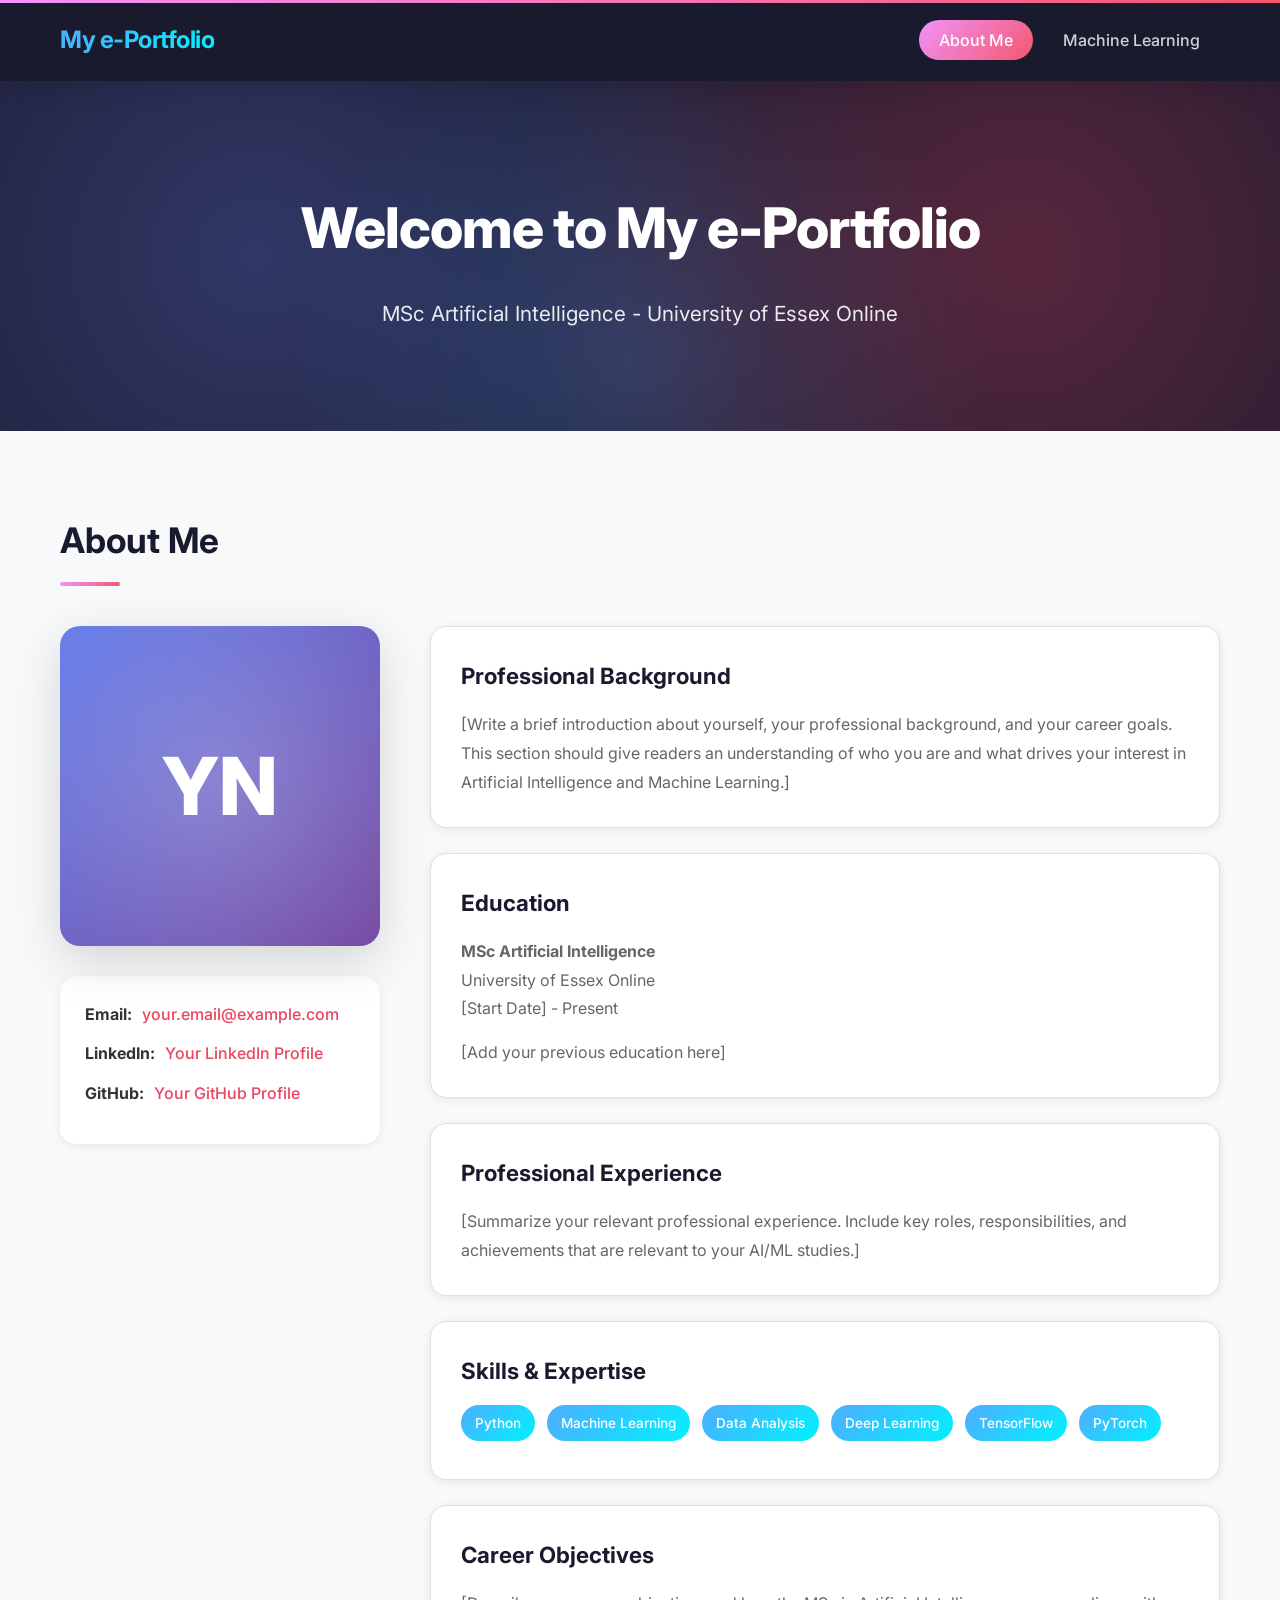
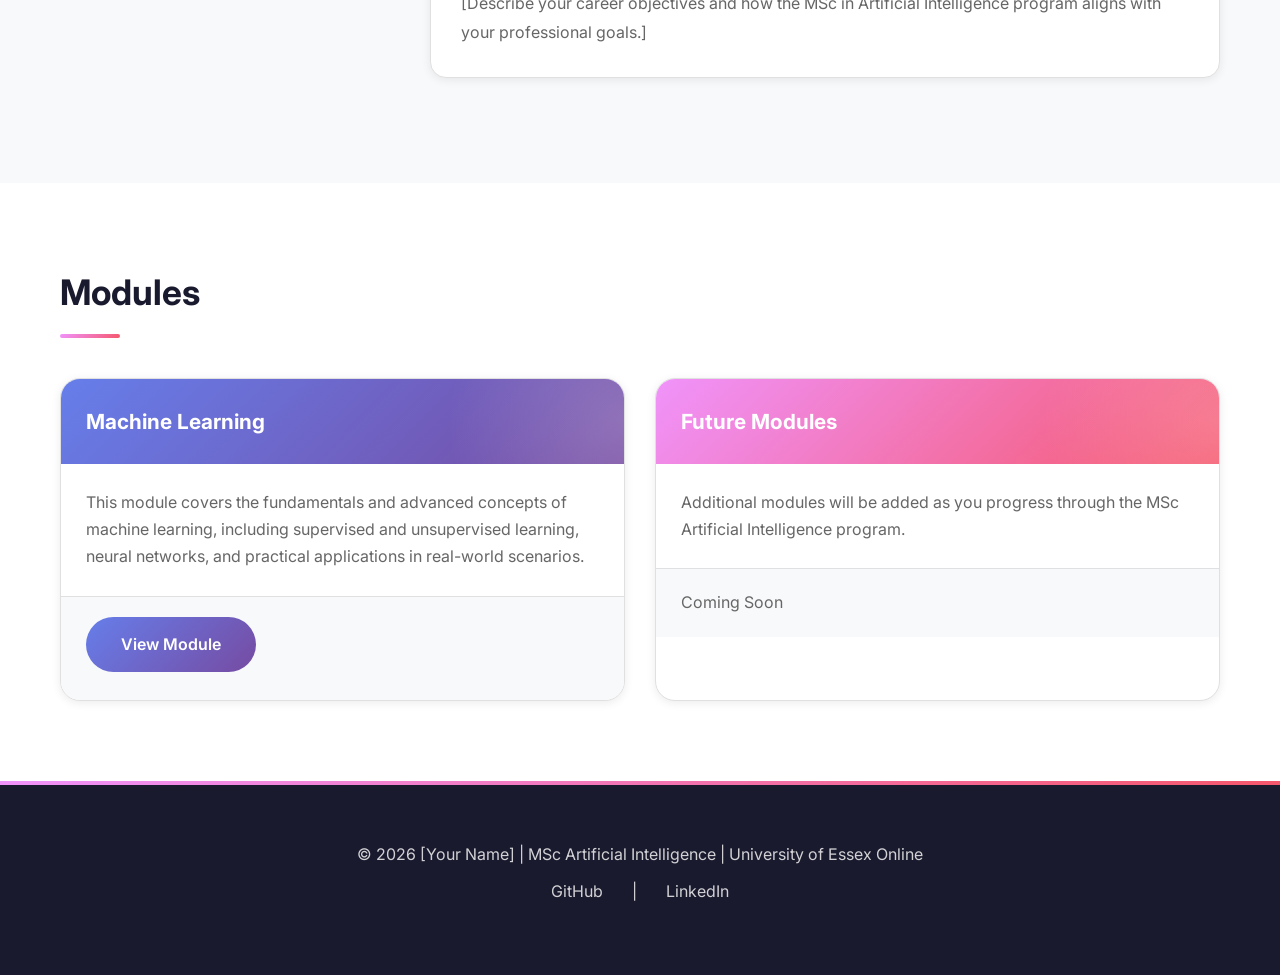
==== commit c1064074: "Initial commit" ====
--- a/index.html
+++ b/index.html
@@ -1,120 +1,155 @@
-<!-- index.html -->
-<!DOCTYPE html>
-<html>
-  <head>
-    <title>Mosleh Alnakib | E-Portfolio</title>
-    <meta charset="utf-8" />
-    <meta
-      name="viewport"
-      content="width=device-width, initial-scale=1, user-scalable=no"
-    />
-    <link rel="stylesheet" href="assets/css/main.css" />
-    <noscript
-      ><link rel="stylesheet" href="assets/css/noscript.css"
-    /></noscript>
-  </head>
-  <body class="is-preload">
-    <div id="wrapper">
-      <header id="header" class="alt">
-        <a href="index.html" class="logo"
-          ><strong>Mosleh Alnakib</strong> <span>E-Portfolio</span></a
-        >
-        <nav>
-          <a href="#menu">Menu</a>
-        </nav>
-      </header>
-
-      <nav id="menu">
-        <ul class="links">
-          <li><a href="index.html">Home</a></li>
-          <li><a href="about-me.html">About Me</a></li>
-          <li><a href="modules/index.html">Modules</a></li>
-        </ul>
-      </nav>
-
-      <section id="banner" class="major">
-        <div class="inner">
-          <header class="major">
-            <h1>Welcome to My E-Portfolio</h1>
-          </header>
-          <div class="content">
-            <p>
-              Explore my academic journey through modules, artefacts, and
-              reflective learning.
-            </p>
-            <ul class="actions">
-              <li>
-                <a href="#overview" class="button next scrolly"
-                  >View Portfolio Overview</a
-                >
-              </li>
-            </ul>
-          </div>
-        </div>
-      </section>
-
-      <div id="main">
-        <section id="overview" class="tiles">
-          <article>
-            <span class="image">
-              <img src="images/about-me.jpg" alt="About Me" />
-            </span>
-            <header class="major">
-              <h3><a href="about-me.html" class="link">About Me</a></h3>
-              <p>Personal background, career profile, and CV summary</p>
-            </header>
-          </article>
-
-          <article>
-            <span class="image">
-              <img src="images/module-1.jpg" alt="Modules" />
-            </span>
-            <header class="major">
-              <h3>
-                <a href="modules/index.html" class="link">Modules</a>
-              </h3>
-              <p>
-                Includes learning outcomes, artefacts, reflections, meetings,
-                and skills matrix
-              </p>
-            </header>
-          </article>
-        </section>
-      </div>
-
-      <footer id="footer">
-        <div class="inner">
-          <ul class="icons">
-            <li>
-              <a
-                href="https://github.com/malnakib"
-                class="icon brands fa-github"
-                target="_blank"
-                ><span class="label">GitHub</span></a
-              >
-            </li>
-            <li>
-              <a
-                href="https://www.linkedin.com/in/mosleh-alnakib-ba3412110/"
-                class="icon brands fa-linkedin-in"
-                target="_blank"
-                ><span class="label">LinkedIn</span></a
-              >
-            </li>
-          </ul>
-          <ul class="copyright">
-            <li>&copy; Mosleh Alnakib</li>
-          </ul>
-        </div>
-      </footer>
-    </div>
-
-    <script src="assets/js/jquery.min.js"></script>
-    <script src="assets/js/jquery.scrolly.min.js"></script>
-    <script src="assets/js/jquery.scrollex.min.js"></script>
-    <script src="assets/js/browser.min.js"></script>
-    <script src="assets/js/breakpoints.min.js"></script>
-    <script src="assets/js/util.js"></script>
-    <script src="assets/js/main.js"></script>
-  </body>
-</html>
+<!DOCTYPE html>
+<html lang="en">
+<head>
+  <meta charset="UTF-8">
+  <meta name="viewport" content="width=device-width, initial-scale=1.0">
+  <title>e-Portfolio | University of Essex Online</title>
+  <link rel="stylesheet" href="assets/css/style.css">
+  <link rel="preconnect" href="https://fonts.googleapis.com">
+  <link rel="preconnect" href="https://fonts.gstatic.com" crossorigin>
+  <link href="https://fonts.googleapis.com/css2?family=Inter:wght@400;500;600;700;800&display=swap" rel="stylesheet">
+  <style>
+    body { font-family: 'Inter', -apple-system, BlinkMacSystemFont, sans-serif; }
+  </style>
+</head>
+<body>
+  <header>
+    <div class="container">
+      <div class="logo">
+        <a href="index.html">My e-Portfolio</a>
+      </div>
+      <nav>
+        <ul>
+          <li><a href="index.html" class="active">About Me</a></li>
+          <li><a href="machine-learning.html">Machine Learning</a></li>
+        </ul>
+      </nav>
+    </div>
+  </header>
+
+  <section class="hero">
+    <div class="container">
+      <h1>Welcome to My e-Portfolio</h1>
+      <p>MSc Artificial Intelligence - University of Essex Online</p>
+    </div>
+  </section>
+
+  <section class="section">
+    <div class="container">
+      <h2 class="section-title">About Me</h2>
+      <div class="about-content">
+        <div>
+          <div class="profile-placeholder">
+            <!-- Replace with your image: <img src="assets/images/profile.jpg" alt="Profile" class="profile-image"> -->
+            YN
+          </div>
+          <div class="contact-info">
+            <p><strong>Email:</strong> <a href="mailto:your.email@example.com">your.email@example.com</a></p>
+            <p><strong>LinkedIn:</strong> <a href="#" target="_blank">Your LinkedIn Profile</a></p>
+            <p><strong>GitHub:</strong> <a href="#" target="_blank">Your GitHub Profile</a></p>
+          </div>
+        </div>
+        <div>
+          <div class="card">
+            <h3>Professional Background</h3>
+            <p>
+              [Write a brief introduction about yourself, your professional background, and your career goals.
+              This section should give readers an understanding of who you are and what drives your interest
+              in Artificial Intelligence and Machine Learning.]
+            </p>
+          </div>
+
+          <div class="card">
+            <h3>Education</h3>
+            <p>
+              <strong>MSc Artificial Intelligence</strong><br>
+              University of Essex Online<br>
+              [Start Date] - Present
+            </p>
+            <p style="margin-top: 15px;">
+              [Add your previous education here]
+            </p>
+          </div>
+
+          <div class="card">
+            <h3>Professional Experience</h3>
+            <p>
+              [Summarize your relevant professional experience. Include key roles, responsibilities,
+              and achievements that are relevant to your AI/ML studies.]
+            </p>
+          </div>
+
+          <div class="card">
+            <h3>Skills & Expertise</h3>
+            <p>
+              <span class="tag">Python</span>
+              <span class="tag">Machine Learning</span>
+              <span class="tag">Data Analysis</span>
+              <span class="tag">Deep Learning</span>
+              <span class="tag">TensorFlow</span>
+              <span class="tag">PyTorch</span>
+              <!-- Add more relevant skills -->
+            </p>
+          </div>
+
+          <div class="card">
+            <h3>Career Objectives</h3>
+            <p>
+              [Describe your career objectives and how the MSc in Artificial Intelligence program
+              aligns with your professional goals.]
+            </p>
+          </div>
+        </div>
+      </div>
+    </div>
+  </section>
+
+  <section class="section">
+    <div class="container">
+      <h2 class="section-title">Modules</h2>
+      <div class="artefact-grid">
+        <div class="artefact-card">
+          <div class="artefact-header">
+            <h3>Machine Learning</h3>
+          </div>
+          <div class="artefact-body">
+            <p>
+              This module covers the fundamentals and advanced concepts of machine learning,
+              including supervised and unsupervised learning, neural networks, and practical
+              applications in real-world scenarios.
+            </p>
+          </div>
+          <div class="artefact-footer">
+            <a href="machine-learning.html" class="btn">View Module</a>
+          </div>
+        </div>
+
+        <!-- Add more module cards as you progress through the program -->
+        <div class="artefact-card">
+          <div class="artefact-header">
+            <h3>Future Modules</h3>
+          </div>
+          <div class="artefact-body">
+            <p>
+              Additional modules will be added as you progress through the MSc Artificial Intelligence program.
+            </p>
+          </div>
+          <div class="artefact-footer">
+            <span style="color: #666;">Coming Soon</span>
+          </div>
+        </div>
+      </div>
+    </div>
+  </section>
+
+  <footer>
+    <div class="container">
+      <p>&copy; 2026 [Your Name] | MSc Artificial Intelligence | University of Essex Online</p>
+      <p style="margin-top: 10px;">
+        <a href="https://github.com/yourusername" target="_blank">GitHub</a> |
+        <a href="https://linkedin.com/in/yourprofile" target="_blank">LinkedIn</a>
+      </p>
+    </div>
+  </footer>
+</body>
+</html>
--- a/assets/css/style.css
+++ b/assets/css/style.css
@@ -0,0 +1,919 @@
+:root {
+  --primary-color: #1a1a2e;
+  --secondary-color: #16213e;
+  --accent-color: #0f3460;
+  --highlight-color: #e94560;
+  --gradient-1: linear-gradient(135deg, #667eea 0%, #764ba2 100%);
+  --gradient-2: linear-gradient(135deg, #f093fb 0%, #f5576c 100%);
+  --gradient-3: linear-gradient(135deg, #4facfe 0%, #00f2fe 100%);
+  --gradient-4: linear-gradient(135deg, #43e97b 0%, #38f9d7 100%);
+  --text-color: #333;
+  --text-light: #666;
+  --light-bg: #f8f9fa;
+  --white: #ffffff;
+  --border-color: #e0e0e0;
+  --shadow-sm: 0 2px 10px rgba(0,0,0,0.08);
+  --shadow-md: 0 5px 25px rgba(0,0,0,0.12);
+  --shadow-lg: 0 15px 50px rgba(0,0,0,0.15);
+  --transition: all 0.3s cubic-bezier(0.4, 0, 0.2, 1);
+}
+
+* {
+  margin: 0;
+  padding: 0;
+  box-sizing: border-box;
+}
+
+html {
+  scroll-behavior: smooth;
+}
+
+body {
+  font-family: 'Segoe UI', -apple-system, BlinkMacSystemFont, Roboto, Oxygen, Ubuntu, sans-serif;
+  line-height: 1.7;
+  color: var(--text-color);
+  background-color: var(--light-bg);
+  overflow-x: hidden;
+}
+
+::selection {
+  background: var(--highlight-color);
+  color: var(--white);
+}
+
+.container {
+  max-width: 1200px;
+  margin: 0 auto;
+  padding: 0 20px;
+}
+
+header {
+  background: var(--primary-color);
+  color: var(--white);
+  padding: 20px 0;
+  position: sticky;
+  top: 0;
+  z-index: 1000;
+  backdrop-filter: blur(10px);
+  box-shadow: var(--shadow-md);
+}
+
+header::before {
+  content: '';
+  position: absolute;
+  top: 0;
+  left: 0;
+  right: 0;
+  height: 3px;
+  background: var(--gradient-2);
+}
+
+header .container {
+  display: flex;
+  justify-content: space-between;
+  align-items: center;
+}
+
+.logo {
+  font-size: 1.5rem;
+  font-weight: 700;
+  letter-spacing: -0.5px;
+}
+
+.logo a {
+  color: var(--white);
+  text-decoration: none;
+  background: var(--gradient-3);
+  -webkit-background-clip: text;
+  -webkit-text-fill-color: transparent;
+  background-clip: text;
+}
+
+nav ul {
+  display: flex;
+  list-style: none;
+  gap: 10px;
+}
+
+nav a {
+  color: rgba(255,255,255,0.8);
+  text-decoration: none;
+  font-weight: 500;
+  padding: 10px 20px;
+  border-radius: 25px;
+  transition: var(--transition);
+  position: relative;
+}
+
+nav a:hover {
+  color: var(--white);
+  background: rgba(255,255,255,0.1);
+}
+
+nav a.active {
+  color: var(--white);
+  background: var(--gradient-2);
+}
+
+.hero {
+  background: var(--primary-color);
+  color: var(--white);
+  padding: 100px 0;
+  text-align: center;
+  position: relative;
+  overflow: hidden;
+}
+
+.hero::before {
+  content: '';
+  position: absolute;
+  top: 0;
+  left: 0;
+  right: 0;
+  bottom: 0;
+  background:
+    radial-gradient(circle at 20% 50%, rgba(102, 126, 234, 0.3) 0%, transparent 50%),
+    radial-gradient(circle at 80% 50%, rgba(233, 69, 96, 0.3) 0%, transparent 50%),
+    radial-gradient(circle at 50% 80%, rgba(79, 172, 254, 0.2) 0%, transparent 50%);
+  animation: heroGlow 8s ease-in-out infinite alternate;
+}
+
+@keyframes heroGlow {
+  0% { opacity: 0.5; transform: scale(1); }
+  100% { opacity: 1; transform: scale(1.1); }
+}
+
+.hero .container {
+  position: relative;
+  z-index: 1;
+}
+
+.hero h1 {
+  font-size: 3.5rem;
+  margin-bottom: 20px;
+  font-weight: 800;
+  letter-spacing: -1px;
+  animation: fadeInUp 0.8s ease-out;
+}
+
+.hero p {
+  font-size: 1.3rem;
+  opacity: 0.9;
+  max-width: 600px;
+  margin: 0 auto;
+  animation: fadeInUp 0.8s ease-out 0.2s backwards;
+}
+
+@keyframes fadeInUp {
+  from {
+    opacity: 0;
+    transform: translateY(30px);
+  }
+  to {
+    opacity: 1;
+    transform: translateY(0);
+  }
+}
+
+.section {
+  padding: 80px 0;
+  position: relative;
+}
+
+.section:nth-child(even) {
+  background-color: var(--white);
+}
+
+.section-title {
+  font-size: 2.2rem;
+  color: var(--primary-color);
+  margin-bottom: 40px;
+  padding-bottom: 15px;
+  position: relative;
+  display: inline-block;
+}
+
+.section-title::after {
+  content: '';
+  position: absolute;
+  bottom: 0;
+  left: 0;
+  width: 60px;
+  height: 4px;
+  background: var(--gradient-2);
+  border-radius: 2px;
+}
+
+.card {
+  background: var(--white);
+  border-radius: 16px;
+  padding: 30px;
+  margin-bottom: 25px;
+  box-shadow: var(--shadow-sm);
+  transition: var(--transition);
+  border: 1px solid var(--border-color);
+  position: relative;
+  overflow: hidden;
+}
+
+.card::before {
+  content: '';
+  position: absolute;
+  top: 0;
+  left: 0;
+  width: 100%;
+  height: 4px;
+  background: var(--gradient-1);
+  transform: scaleX(0);
+  transform-origin: left;
+  transition: var(--transition);
+}
+
+.card:hover {
+  transform: translateY(-8px);
+  box-shadow: var(--shadow-lg);
+}
+
+.card:hover::before {
+  transform: scaleX(1);
+}
+
+.card h3 {
+  color: var(--primary-color);
+  margin-bottom: 15px;
+  font-size: 1.4rem;
+  font-weight: 700;
+}
+
+.card p {
+  color: var(--text-light);
+  line-height: 1.8;
+}
+
+.learning-outcomes {
+  display: grid;
+  grid-template-columns: repeat(auto-fit, minmax(280px, 1fr));
+  gap: 25px;
+}
+
+.lo-card {
+  background: var(--white);
+  padding: 25px;
+  border-radius: 16px;
+  box-shadow: var(--shadow-sm);
+  transition: var(--transition);
+  position: relative;
+  overflow: hidden;
+}
+
+.lo-card::before {
+  content: '';
+  position: absolute;
+  top: 0;
+  left: 0;
+  width: 4px;
+  height: 100%;
+  background: var(--gradient-1);
+}
+
+.lo-card:nth-child(2)::before {
+  background: var(--gradient-2);
+}
+
+.lo-card:nth-child(3)::before {
+  background: var(--gradient-3);
+}
+
+.lo-card:nth-child(4)::before {
+  background: var(--gradient-4);
+}
+
+.lo-card:hover {
+  transform: translateX(8px);
+  box-shadow: var(--shadow-md);
+}
+
+.lo-card .lo-number {
+  display: inline-flex;
+  align-items: center;
+  justify-content: center;
+  background: var(--gradient-1);
+  color: var(--white);
+  width: 40px;
+  height: 40px;
+  border-radius: 12px;
+  font-weight: 700;
+  margin-bottom: 15px;
+  font-size: 1.1rem;
+}
+
+.lo-card:nth-child(2) .lo-number {
+  background: var(--gradient-2);
+}
+
+.lo-card:nth-child(3) .lo-number {
+  background: var(--gradient-3);
+}
+
+.lo-card:nth-child(4) .lo-number {
+  background: var(--gradient-4);
+}
+
+.lo-card h4 {
+  color: var(--primary-color);
+  margin-bottom: 10px;
+  font-size: 1.1rem;
+}
+
+.lo-card p {
+  color: var(--text-light);
+  font-size: 0.95rem;
+}
+
+.artefact-grid {
+  display: grid;
+  grid-template-columns: repeat(auto-fit, minmax(320px, 1fr));
+  gap: 30px;
+}
+
+.artefact-card {
+  background: var(--white);
+  border-radius: 20px;
+  overflow: hidden;
+  box-shadow: var(--shadow-sm);
+  transition: var(--transition);
+  border: 1px solid var(--border-color);
+}
+
+.artefact-card:hover {
+  transform: translateY(-10px) scale(1.02);
+  box-shadow: var(--shadow-lg);
+}
+
+.artefact-card .artefact-header {
+  background: var(--gradient-1);
+  color: var(--white);
+  padding: 25px;
+  position: relative;
+  overflow: hidden;
+}
+
+.artefact-card:nth-child(2) .artefact-header {
+  background: var(--gradient-2);
+}
+
+.artefact-card:nth-child(3) .artefact-header {
+  background: var(--gradient-3);
+}
+
+.artefact-card:nth-child(4) .artefact-header {
+  background: var(--gradient-4);
+}
+
+.artefact-card .artefact-header::before {
+  content: '';
+  position: absolute;
+  top: -50%;
+  right: -50%;
+  width: 100%;
+  height: 200%;
+  background: radial-gradient(circle, rgba(255,255,255,0.2) 0%, transparent 60%);
+}
+
+.artefact-card .artefact-header h3 {
+  color: var(--white);
+  font-size: 1.3rem;
+  position: relative;
+  z-index: 1;
+}
+
+.artefact-card .artefact-body {
+  padding: 25px;
+}
+
+.artefact-card .artefact-body p {
+  color: var(--text-light);
+}
+
+.artefact-card .artefact-body h4 {
+  color: var(--primary-color);
+  margin-top: 20px;
+  margin-bottom: 10px;
+  font-size: 1rem;
+}
+
+.artefact-card .artefact-footer {
+  background: var(--light-bg);
+  padding: 20px 25px;
+  border-top: 1px solid var(--border-color);
+}
+
+.tag {
+  display: inline-block;
+  padding: 6px 14px;
+  border-radius: 20px;
+  font-size: 0.85rem;
+  font-weight: 500;
+  margin-right: 8px;
+  margin-bottom: 8px;
+  background: var(--gradient-3);
+  color: var(--white);
+  transition: var(--transition);
+}
+
+.tag:hover {
+  transform: scale(1.05);
+}
+
+.tag.lo {
+  background: var(--gradient-2);
+}
+
+.skills-matrix {
+  width: 100%;
+  border-collapse: separate;
+  border-spacing: 0;
+  margin-top: 20px;
+  border-radius: 12px;
+  overflow: hidden;
+  box-shadow: var(--shadow-sm);
+}
+
+.skills-matrix th,
+.skills-matrix td {
+  padding: 16px 20px;
+  text-align: left;
+  border-bottom: 1px solid var(--border-color);
+}
+
+.skills-matrix th {
+  background: var(--gradient-1);
+  color: var(--white);
+  font-weight: 600;
+  text-transform: uppercase;
+  font-size: 0.85rem;
+  letter-spacing: 0.5px;
+}
+
+.skills-matrix tr:last-child td {
+  border-bottom: none;
+}
+
+.skills-matrix tbody tr {
+  transition: var(--transition);
+}
+
+.skills-matrix tbody tr:nth-child(even) {
+  background: var(--light-bg);
+}
+
+.skills-matrix tbody tr:hover {
+  background: rgba(102, 126, 234, 0.1);
+}
+
+.meeting-note {
+  background: var(--white);
+  border-radius: 16px;
+  padding: 30px;
+  margin-bottom: 25px;
+  box-shadow: var(--shadow-sm);
+  transition: var(--transition);
+  position: relative;
+  border-left: 4px solid transparent;
+  border-image: var(--gradient-3) 1;
+}
+
+.meeting-note:hover {
+  transform: translateX(8px);
+  box-shadow: var(--shadow-md);
+}
+
+.meeting-note .meeting-date {
+  display: inline-block;
+  background: var(--gradient-3);
+  color: var(--white);
+  padding: 6px 16px;
+  border-radius: 20px;
+  font-weight: 600;
+  font-size: 0.9rem;
+  margin-bottom: 15px;
+}
+
+.meeting-note h4 {
+  color: var(--primary-color);
+  margin-bottom: 15px;
+  font-size: 1.2rem;
+}
+
+.meeting-note ul {
+  margin-left: 20px;
+  color: var(--text-light);
+}
+
+.meeting-note ul li {
+  margin-bottom: 8px;
+}
+
+.reflection-content {
+  background: var(--white);
+  padding: 50px;
+  border-radius: 20px;
+  box-shadow: var(--shadow-md);
+  position: relative;
+  overflow: hidden;
+}
+
+.reflection-content::before {
+  content: '';
+  position: absolute;
+  top: 0;
+  left: 0;
+  right: 0;
+  height: 6px;
+  background: var(--gradient-1);
+}
+
+.reflection-content h3 {
+  color: var(--primary-color);
+  margin-top: 40px;
+  margin-bottom: 20px;
+  font-size: 1.5rem;
+  position: relative;
+  padding-left: 20px;
+}
+
+.reflection-content h3::before {
+  content: '';
+  position: absolute;
+  left: 0;
+  top: 50%;
+  transform: translateY(-50%);
+  width: 6px;
+  height: 100%;
+  background: var(--gradient-2);
+  border-radius: 3px;
+}
+
+.reflection-content h3:first-child {
+  margin-top: 0;
+}
+
+.reflection-content p {
+  color: var(--text-light);
+  line-height: 1.9;
+  margin-bottom: 15px;
+}
+
+.feedback-card {
+  background: var(--white);
+  border-radius: 16px;
+  padding: 30px;
+  margin-bottom: 25px;
+  box-shadow: var(--shadow-sm);
+  transition: var(--transition);
+  position: relative;
+  overflow: hidden;
+}
+
+.feedback-card::before {
+  content: '';
+  position: absolute;
+  top: 0;
+  left: 0;
+  width: 100%;
+  height: 4px;
+  background: var(--gradient-4);
+}
+
+.feedback-card:hover {
+  transform: translateY(-5px);
+  box-shadow: var(--shadow-md);
+}
+
+.feedback-card .feedback-source {
+  font-weight: 700;
+  color: var(--primary-color);
+  margin-bottom: 5px;
+  font-size: 1.1rem;
+}
+
+.feedback-card .feedback-date {
+  font-size: 0.9rem;
+  color: var(--text-light);
+  margin-bottom: 20px;
+  padding-bottom: 15px;
+  border-bottom: 1px solid var(--border-color);
+}
+
+.feedback-card > p:not(.feedback-source):not(.feedback-date) {
+  background: var(--light-bg);
+  padding: 20px;
+  border-radius: 12px;
+  font-style: italic;
+  color: var(--text-color);
+  border-left: 4px solid var(--highlight-color);
+}
+
+.feedback-card h4 {
+  color: var(--primary-color);
+  margin-top: 20px;
+  margin-bottom: 10px;
+}
+
+.about-content {
+  display: grid;
+  grid-template-columns: 320px 1fr;
+  gap: 50px;
+  align-items: start;
+}
+
+.profile-image {
+  width: 100%;
+  border-radius: 20px;
+  box-shadow: var(--shadow-lg);
+  transition: var(--transition);
+}
+
+.profile-image:hover {
+  transform: scale(1.02);
+}
+
+.profile-placeholder {
+  width: 100%;
+  aspect-ratio: 1;
+  background: var(--gradient-1);
+  border-radius: 20px;
+  display: flex;
+  align-items: center;
+  justify-content: center;
+  color: var(--white);
+  font-size: 5rem;
+  font-weight: 800;
+  box-shadow: var(--shadow-lg);
+  position: relative;
+  overflow: hidden;
+}
+
+.profile-placeholder::before {
+  content: '';
+  position: absolute;
+  top: -50%;
+  left: -50%;
+  width: 200%;
+  height: 200%;
+  background: radial-gradient(circle, rgba(255,255,255,0.2) 0%, transparent 50%);
+  animation: profileGlow 4s ease-in-out infinite;
+}
+
+@keyframes profileGlow {
+  0%, 100% { transform: translate(0, 0); }
+  50% { transform: translate(20%, 20%); }
+}
+
+.contact-info {
+  margin-top: 30px;
+  background: var(--white);
+  padding: 25px;
+  border-radius: 16px;
+  box-shadow: var(--shadow-sm);
+}
+
+.contact-info p {
+  margin-bottom: 12px;
+  display: flex;
+  align-items: center;
+  gap: 10px;
+}
+
+.contact-info a {
+  color: var(--highlight-color);
+  text-decoration: none;
+  font-weight: 500;
+  transition: var(--transition);
+}
+
+.contact-info a:hover {
+  color: var(--primary-color);
+}
+
+.action-plan {
+  background: var(--white);
+  padding: 40px;
+  border-radius: 20px;
+  margin-top: 40px;
+  box-shadow: var(--shadow-md);
+}
+
+.action-plan h3 {
+  color: var(--primary-color);
+  margin-bottom: 25px;
+  font-size: 1.5rem;
+}
+
+.action-item {
+  display: flex;
+  align-items: flex-start;
+  margin-bottom: 20px;
+  padding: 25px;
+  background: var(--light-bg);
+  border-radius: 16px;
+  transition: var(--transition);
+}
+
+.action-item:hover {
+  background: rgba(102, 126, 234, 0.1);
+  transform: translateX(5px);
+}
+
+.action-item .action-number {
+  background: var(--gradient-1);
+  color: var(--white);
+  width: 35px;
+  height: 35px;
+  border-radius: 10px;
+  display: flex;
+  align-items: center;
+  justify-content: center;
+  font-size: 1rem;
+  font-weight: 700;
+  margin-right: 20px;
+  flex-shrink: 0;
+}
+
+.action-item:nth-child(2) .action-number {
+  background: var(--gradient-2);
+}
+
+.action-item:nth-child(3) .action-number {
+  background: var(--gradient-3);
+}
+
+.action-item:nth-child(4) .action-number {
+  background: var(--gradient-4);
+}
+
+.action-item div {
+  color: var(--text-light);
+  line-height: 1.8;
+}
+
+.action-item strong {
+  color: var(--primary-color);
+}
+
+footer {
+  background: var(--primary-color);
+  color: var(--white);
+  padding: 60px 0;
+  text-align: center;
+  position: relative;
+}
+
+footer::before {
+  content: '';
+  position: absolute;
+  top: 0;
+  left: 0;
+  right: 0;
+  height: 4px;
+  background: var(--gradient-2);
+}
+
+footer p {
+  opacity: 0.8;
+  margin-bottom: 10px;
+}
+
+footer a {
+  color: var(--white);
+  text-decoration: none;
+  padding: 8px 20px;
+  border-radius: 20px;
+  transition: var(--transition);
+  margin: 0 5px;
+}
+
+footer a:hover {
+  background: rgba(255,255,255,0.1);
+}
+
+.btn {
+  display: inline-block;
+  padding: 14px 35px;
+  background: var(--gradient-1);
+  color: var(--white);
+  text-decoration: none;
+  border-radius: 30px;
+  font-weight: 600;
+  transition: var(--transition);
+  border: none;
+  cursor: pointer;
+  position: relative;
+  overflow: hidden;
+}
+
+.btn::before {
+  content: '';
+  position: absolute;
+  top: 0;
+  left: -100%;
+  width: 100%;
+  height: 100%;
+  background: linear-gradient(90deg, transparent, rgba(255,255,255,0.3), transparent);
+  transition: 0.5s;
+}
+
+.btn:hover {
+  transform: translateY(-3px);
+  box-shadow: 0 10px 30px rgba(102, 126, 234, 0.4);
+}
+
+.btn:hover::before {
+  left: 100%;
+}
+
+.btn-outline {
+  background: transparent;
+  border: 2px solid;
+  border-image: var(--gradient-1) 1;
+  color: var(--primary-color);
+}
+
+.btn-outline:hover {
+  background: var(--gradient-1);
+  color: var(--white);
+  border-color: transparent;
+}
+
+@media (max-width: 768px) {
+  header .container {
+    flex-direction: column;
+    gap: 20px;
+  }
+
+  nav ul {
+    gap: 10px;
+    flex-wrap: wrap;
+    justify-content: center;
+  }
+
+  nav a {
+    padding: 8px 16px;
+    font-size: 0.9rem;
+  }
+
+  .hero {
+    padding: 60px 0;
+  }
+
+  .hero h1 {
+    font-size: 2.2rem;
+  }
+
+  .hero p {
+    font-size: 1.1rem;
+  }
+
+  .about-content {
+    grid-template-columns: 1fr;
+  }
+
+  .profile-placeholder {
+    max-width: 250px;
+    margin: 0 auto;
+  }
+
+  .section {
+    padding: 50px 0;
+  }
+
+  .section-title {
+    font-size: 1.8rem;
+  }
+
+  .reflection-content {
+    padding: 30px;
+  }
+
+  .reflection-content h3 {
+    font-size: 1.3rem;
+  }
+
+  .artefact-grid {
+    grid-template-columns: 1fr;
+  }
+
+  .learning-outcomes {
+    grid-template-columns: 1fr;
+  }
+}
+
+@media (prefers-reduced-motion: reduce) {
+  *,
+  *::before,
+  *::after {
+    animation-duration: 0.01ms !important;
+    animation-iteration-count: 1 !important;
+    transition-duration: 0.01ms !important;
+  }
+}
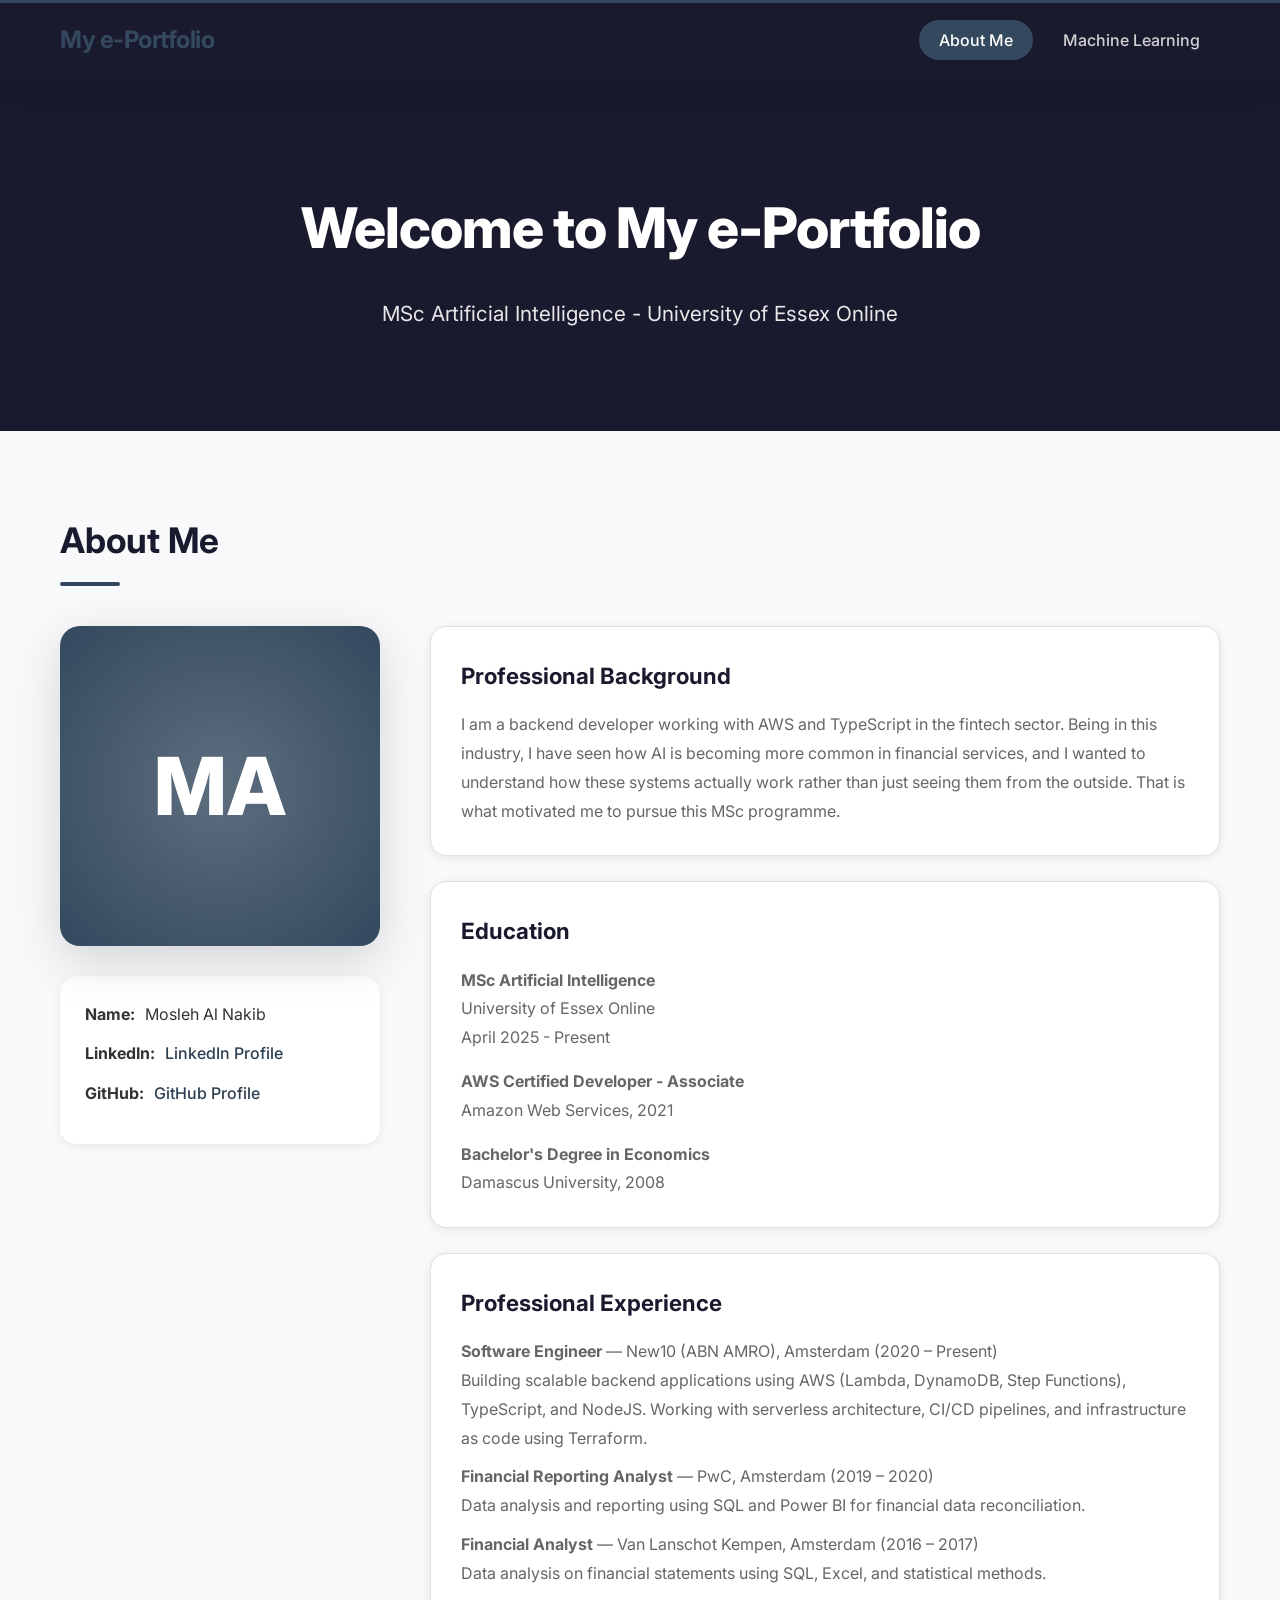
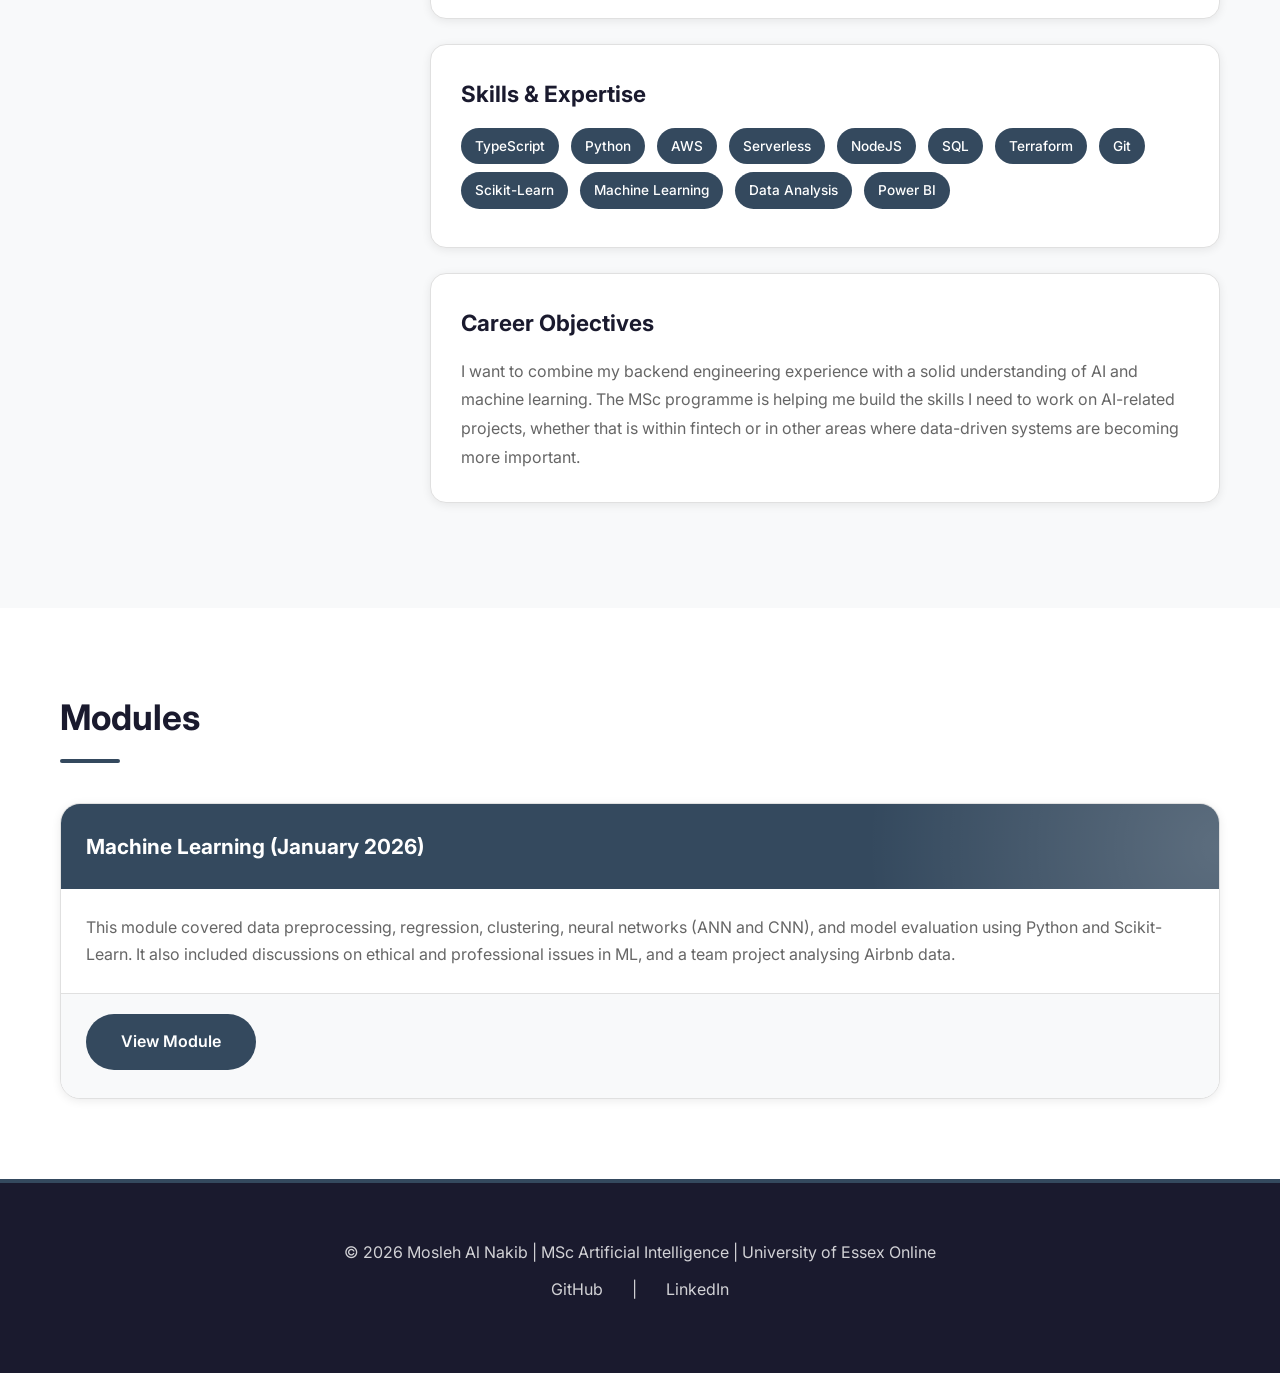
==== commit 87fa2f29: "final e-portfolio submission" ====
--- a/index.html
+++ b/index.html
@@ -41,21 +41,19 @@
         <div>
           <div class="profile-placeholder">
             <!-- Replace with your image: <img src="assets/images/profile.jpg" alt="Profile" class="profile-image"> -->
-            YN
+            MA
           </div>
           <div class="contact-info">
-            <p><strong>Email:</strong> <a href="mailto:your.email@example.com">your.email@example.com</a></p>
-            <p><strong>LinkedIn:</strong> <a href="#" target="_blank">Your LinkedIn Profile</a></p>
-            <p><strong>GitHub:</strong> <a href="#" target="_blank">Your GitHub Profile</a></p>
+            <p><strong>Name:</strong> Mosleh Al Nakib</p>
+            <p><strong>LinkedIn:</strong> <a href="https://linkedin.com/in/mosleh-alnakib" target="_blank">LinkedIn Profile</a></p>
+            <p><strong>GitHub:</strong> <a href="https://github.com/malnakib" target="_blank">GitHub Profile</a></p>
           </div>
         </div>
         <div>
           <div class="card">
             <h3>Professional Background</h3>
             <p>
-              [Write a brief introduction about yourself, your professional background, and your career goals.
-              This section should give readers an understanding of who you are and what drives your interest
-              in Artificial Intelligence and Machine Learning.]
+              I am a backend developer working with AWS and TypeScript in the fintech sector. Being in this industry, I have seen how AI is becoming more common in financial services, and I wanted to understand how these systems actually work rather than just seeing them from the outside. That is what motivated me to pursue this MSc programme.
             </p>
           </div>
 
@@ -64,39 +62,56 @@
             <p>
               <strong>MSc Artificial Intelligence</strong><br>
               University of Essex Online<br>
-              [Start Date] - Present
+              April 2025 - Present
             </p>
             <p style="margin-top: 15px;">
-              [Add your previous education here]
+              <strong>AWS Certified Developer - Associate</strong><br>
+              Amazon Web Services, 2021
+            </p>
+            <p style="margin-top: 15px;">
+              <strong>Bachelor's Degree in Economics</strong><br>
+              Damascus University, 2008
             </p>
           </div>
 
           <div class="card">
             <h3>Professional Experience</h3>
             <p>
-              [Summarize your relevant professional experience. Include key roles, responsibilities,
-              and achievements that are relevant to your AI/ML studies.]
+              <strong>Software Engineer</strong> &mdash; New10 (ABN AMRO), Amsterdam (2020 &ndash; Present)<br>
+              Building scalable backend applications using AWS (Lambda, DynamoDB, Step Functions), TypeScript, and NodeJS. Working with serverless architecture, CI/CD pipelines, and infrastructure as code using Terraform.
+            </p>
+            <p style="margin-top: 10px;">
+              <strong>Financial Reporting Analyst</strong> &mdash; PwC, Amsterdam (2019 &ndash; 2020)<br>
+              Data analysis and reporting using SQL and Power BI for financial data reconciliation.
+            </p>
+            <p style="margin-top: 10px;">
+              <strong>Financial Analyst</strong> &mdash; Van Lanschot Kempen, Amsterdam (2016 &ndash; 2017)<br>
+              Data analysis on financial statements using SQL, Excel, and statistical methods.
             </p>
           </div>
 
           <div class="card">
             <h3>Skills & Expertise</h3>
             <p>
+              <span class="tag">TypeScript</span>
               <span class="tag">Python</span>
+              <span class="tag">AWS</span>
+              <span class="tag">Serverless</span>
+              <span class="tag">NodeJS</span>
+              <span class="tag">SQL</span>
+              <span class="tag">Terraform</span>
+              <span class="tag">Git</span>
+              <span class="tag">Scikit-Learn</span>
               <span class="tag">Machine Learning</span>
               <span class="tag">Data Analysis</span>
-              <span class="tag">Deep Learning</span>
-              <span class="tag">TensorFlow</span>
-              <span class="tag">PyTorch</span>
-              <!-- Add more relevant skills -->
+              <span class="tag">Power BI</span>
             </p>
           </div>
 
           <div class="card">
             <h3>Career Objectives</h3>
             <p>
-              [Describe your career objectives and how the MSc in Artificial Intelligence program
-              aligns with your professional goals.]
+              I want to combine my backend engineering experience with a solid understanding of AI and machine learning. The MSc programme is helping me build the skills I need to work on AI-related projects, whether that is within fintech or in other areas where data-driven systems are becoming more important.
             </p>
           </div>
         </div>
@@ -110,32 +125,15 @@
       <div class="artefact-grid">
         <div class="artefact-card">
           <div class="artefact-header">
-            <h3>Machine Learning</h3>
+            <h3>Machine Learning (January 2026)</h3>
           </div>
           <div class="artefact-body">
             <p>
-              This module covers the fundamentals and advanced concepts of machine learning,
-              including supervised and unsupervised learning, neural networks, and practical
-              applications in real-world scenarios.
+              This module covered data preprocessing, regression, clustering, neural networks (ANN and CNN), and model evaluation using Python and Scikit-Learn. It also included discussions on ethical and professional issues in ML, and a team project analysing Airbnb data.
             </p>
           </div>
           <div class="artefact-footer">
             <a href="machine-learning.html" class="btn">View Module</a>
-          </div>
-        </div>
-
-        <!-- Add more module cards as you progress through the program -->
-        <div class="artefact-card">
-          <div class="artefact-header">
-            <h3>Future Modules</h3>
-          </div>
-          <div class="artefact-body">
-            <p>
-              Additional modules will be added as you progress through the MSc Artificial Intelligence program.
-            </p>
-          </div>
-          <div class="artefact-footer">
-            <span style="color: #666;">Coming Soon</span>
           </div>
         </div>
       </div>
@@ -144,10 +142,10 @@
 
   <footer>
     <div class="container">
-      <p>&copy; 2026 [Your Name] | MSc Artificial Intelligence | University of Essex Online</p>
+      <p>&copy; 2026 Mosleh Al Nakib | MSc Artificial Intelligence | University of Essex Online</p>
       <p style="margin-top: 10px;">
-        <a href="https://github.com/yourusername" target="_blank">GitHub</a> |
-        <a href="https://linkedin.com/in/yourprofile" target="_blank">LinkedIn</a>
+        <a href="https://github.com/malnakib" target="_blank">GitHub</a> |
+        <a href="https://linkedin.com/in/mosleh-alnakib" target="_blank">LinkedIn</a>
       </p>
     </div>
   </footer>
--- a/assets/css/style.css
+++ b/assets/css/style.css
@@ -2,11 +2,11 @@
   --primary-color: #1a1a2e;
   --secondary-color: #16213e;
   --accent-color: #0f3460;
-  --highlight-color: #e94560;
-  --gradient-1: linear-gradient(135deg, #667eea 0%, #764ba2 100%);
-  --gradient-2: linear-gradient(135deg, #f093fb 0%, #f5576c 100%);
-  --gradient-3: linear-gradient(135deg, #4facfe 0%, #00f2fe 100%);
-  --gradient-4: linear-gradient(135deg, #43e97b 0%, #38f9d7 100%);
+  --highlight-color: #2c3e50;
+  --gradient-1: #34495e;
+  --gradient-2: #34495e;
+  --gradient-3: #34495e;
+  --gradient-4: #34495e;
   --text-color: #333;
   --text-light: #666;
   --light-bg: #f8f9fa;
@@ -15,7 +15,7 @@
   --shadow-sm: 0 2px 10px rgba(0,0,0,0.08);
   --shadow-md: 0 5px 25px rgba(0,0,0,0.12);
   --shadow-lg: 0 15px 50px rgba(0,0,0,0.15);
-  --transition: all 0.3s cubic-bezier(0.4, 0, 0.2, 1);
+  --transition: none;
 }
 
 * {
@@ -131,11 +131,8 @@
   left: 0;
   right: 0;
   bottom: 0;
-  background:
-    radial-gradient(circle at 20% 50%, rgba(102, 126, 234, 0.3) 0%, transparent 50%),
-    radial-gradient(circle at 80% 50%, rgba(233, 69, 96, 0.3) 0%, transparent 50%),
-    radial-gradient(circle at 50% 80%, rgba(79, 172, 254, 0.2) 0%, transparent 50%);
-  animation: heroGlow 8s ease-in-out infinite alternate;
+  background: none;
+  animation: none;
 }
 
 @keyframes heroGlow {
@@ -153,7 +150,6 @@
   margin-bottom: 20px;
   font-weight: 800;
   letter-spacing: -1px;
-  animation: fadeInUp 0.8s ease-out;
 }
 
 .hero p {
@@ -161,7 +157,6 @@
   opacity: 0.9;
   max-width: 600px;
   margin: 0 auto;
-  animation: fadeInUp 0.8s ease-out 0.2s backwards;
 }
 
 @keyframes fadeInUp {
@@ -230,12 +225,9 @@
 }
 
 .card:hover {
-  transform: translateY(-8px);
-  box-shadow: var(--shadow-lg);
 }
 
 .card:hover::before {
-  transform: scaleX(1);
 }
 
 .card h3 {
@@ -277,20 +269,18 @@
 }
 
 .lo-card:nth-child(2)::before {
-  background: var(--gradient-2);
+  background: #34495e;
 }
 
 .lo-card:nth-child(3)::before {
-  background: var(--gradient-3);
+  background: #34495e;
 }
 
 .lo-card:nth-child(4)::before {
-  background: var(--gradient-4);
+  background: #34495e;
 }
 
 .lo-card:hover {
-  transform: translateX(8px);
-  box-shadow: var(--shadow-md);
 }
 
 .lo-card .lo-number {
@@ -308,15 +298,15 @@
 }
 
 .lo-card:nth-child(2) .lo-number {
-  background: var(--gradient-2);
+  background: #34495e;
 }
 
 .lo-card:nth-child(3) .lo-number {
-  background: var(--gradient-3);
+  background: #34495e;
 }
 
 .lo-card:nth-child(4) .lo-number {
-  background: var(--gradient-4);
+  background: #34495e;
 }
 
 .lo-card h4 {
@@ -346,8 +336,6 @@
 }
 
 .artefact-card:hover {
-  transform: translateY(-10px) scale(1.02);
-  box-shadow: var(--shadow-lg);
 }
 
 .artefact-card .artefact-header {
@@ -359,15 +347,15 @@
 }
 
 .artefact-card:nth-child(2) .artefact-header {
-  background: var(--gradient-2);
+  background: #34495e;
 }
 
 .artefact-card:nth-child(3) .artefact-header {
-  background: var(--gradient-3);
+  background: #34495e;
 }
 
 .artefact-card:nth-child(4) .artefact-header {
-  background: var(--gradient-4);
+  background: #34495e;
 }
 
 .artefact-card .artefact-header::before {
@@ -422,7 +410,6 @@
 }
 
 .tag:hover {
-  transform: scale(1.05);
 }
 
 .tag.lo {
@@ -484,8 +471,6 @@
 }
 
 .meeting-note:hover {
-  transform: translateX(8px);
-  box-shadow: var(--shadow-md);
 }
 
 .meeting-note .meeting-date {
@@ -586,8 +571,6 @@
 }
 
 .feedback-card:hover {
-  transform: translateY(-5px);
-  box-shadow: var(--shadow-md);
 }
 
 .feedback-card .feedback-source {
@@ -635,7 +618,6 @@
 }
 
 .profile-image:hover {
-  transform: scale(1.02);
 }
 
 .profile-placeholder {
@@ -662,7 +644,7 @@
   width: 200%;
   height: 200%;
   background: radial-gradient(circle, rgba(255,255,255,0.2) 0%, transparent 50%);
-  animation: profileGlow 4s ease-in-out infinite;
+  animation: none;
 }
 
 @keyframes profileGlow {
@@ -721,8 +703,6 @@
 }
 
 .action-item:hover {
-  background: rgba(102, 126, 234, 0.1);
-  transform: translateX(5px);
 }
 
 .action-item .action-number {
@@ -741,15 +721,15 @@
 }
 
 .action-item:nth-child(2) .action-number {
-  background: var(--gradient-2);
+  background: #34495e;
 }
 
 .action-item:nth-child(3) .action-number {
-  background: var(--gradient-3);
+  background: #34495e;
 }
 
 .action-item:nth-child(4) .action-number {
-  background: var(--gradient-4);
+  background: #34495e;
 }
 
 .action-item div {
@@ -824,8 +804,6 @@
 }
 
 .btn:hover {
-  transform: translateY(-3px);
-  box-shadow: 0 10px 30px rgba(102, 126, 234, 0.4);
 }
 
 .btn:hover::before {
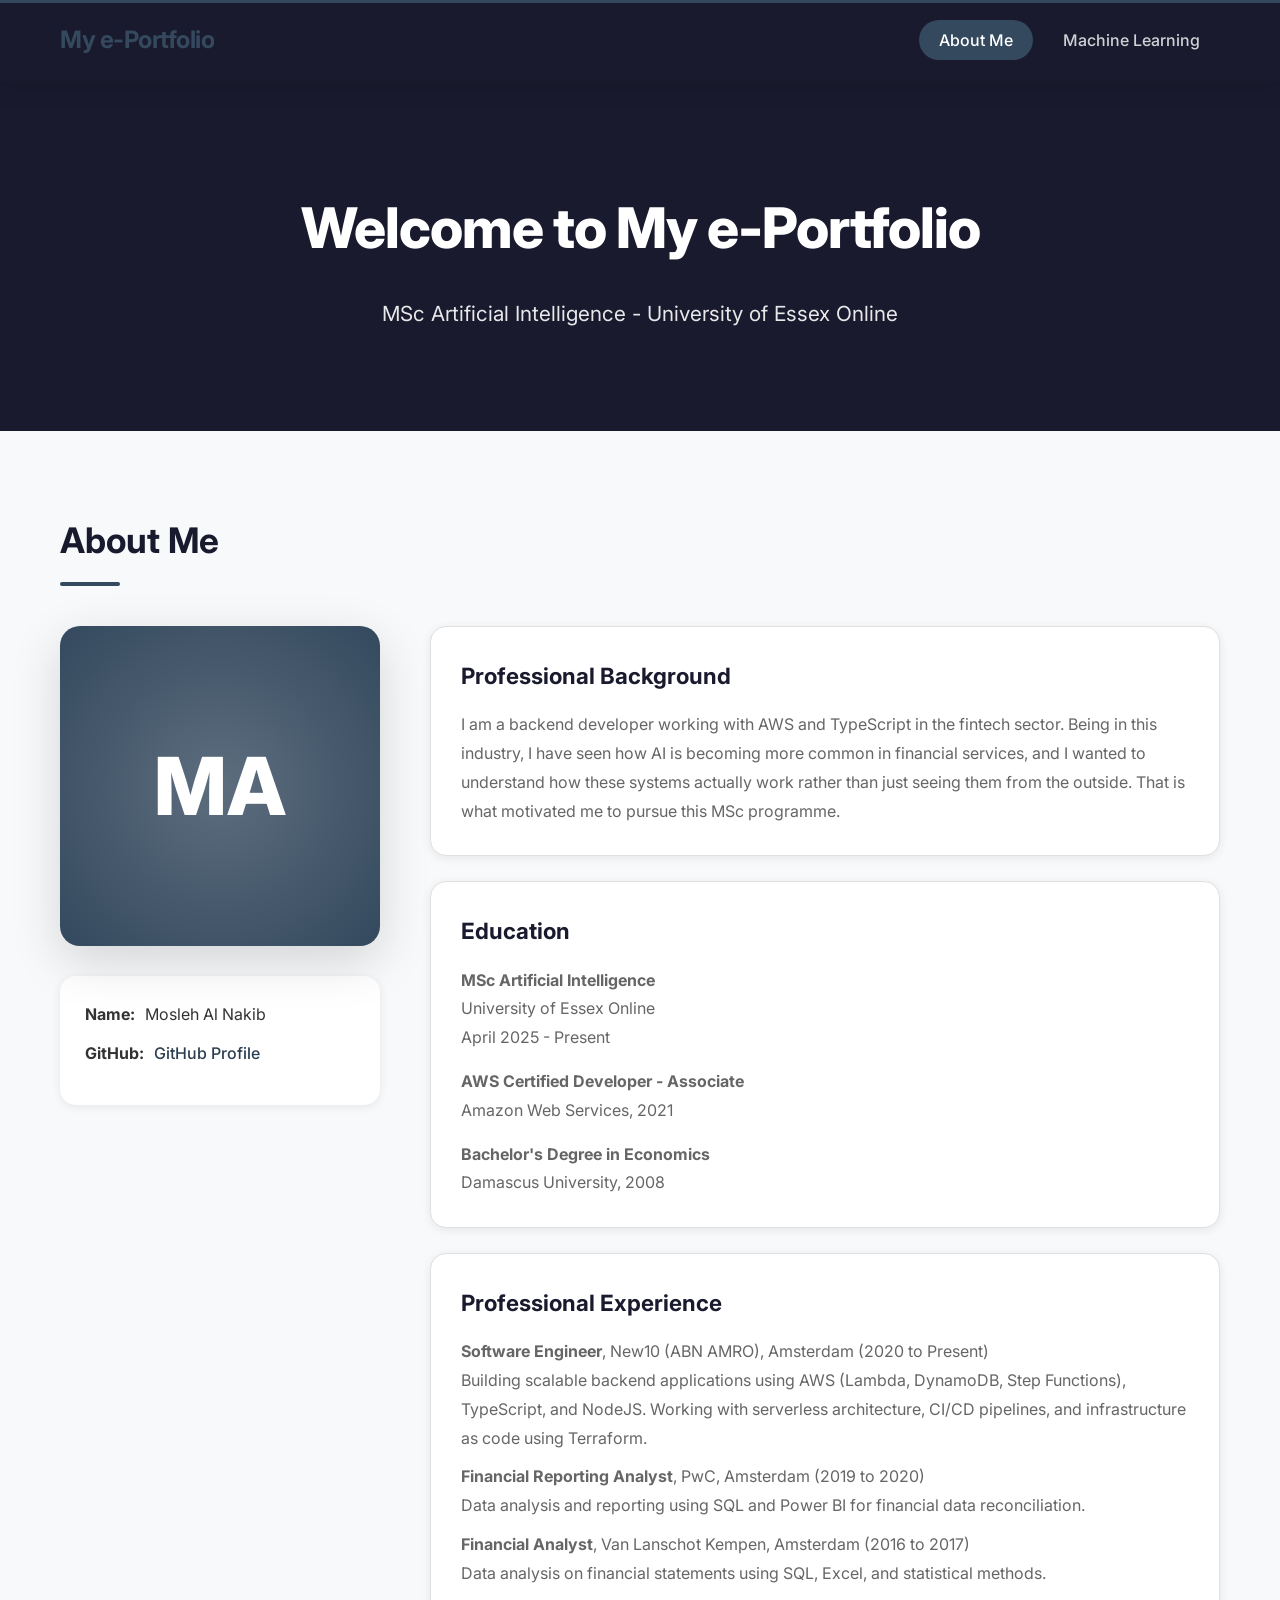
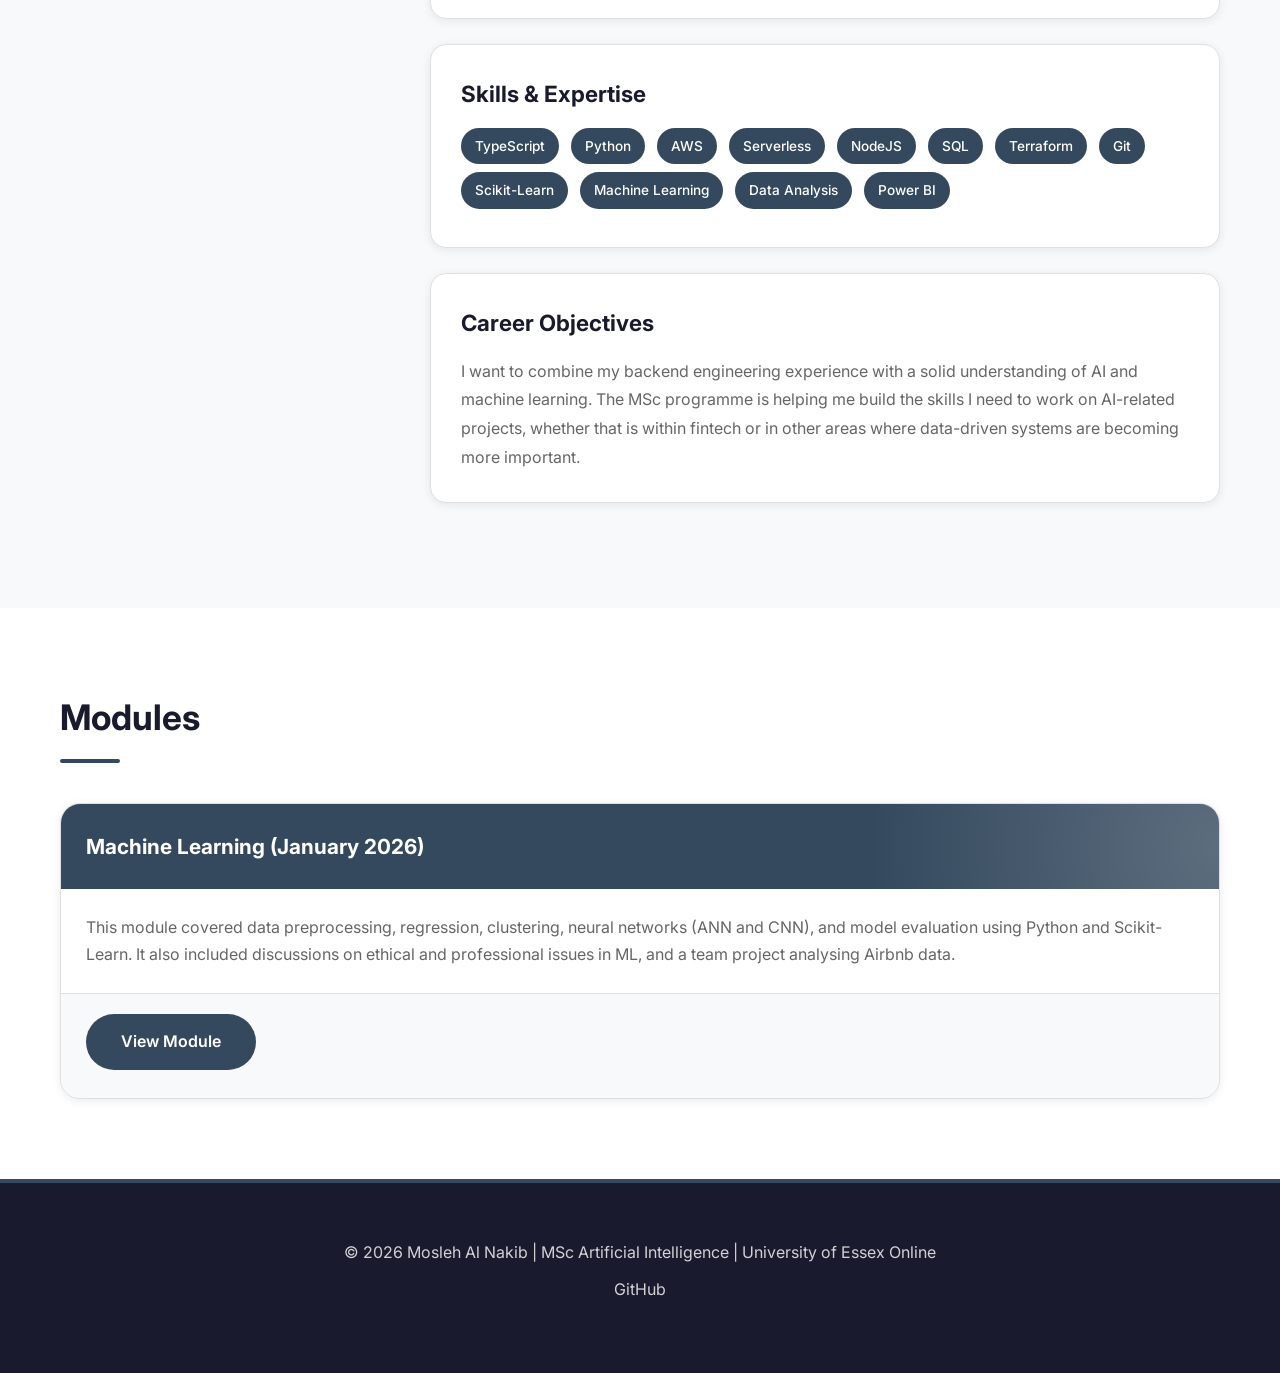
==== commit 1612ced7: "Remove LinkedIn, fix dashes, update README" ====
--- a/index.html
+++ b/index.html
@@ -45,7 +45,6 @@
           </div>
           <div class="contact-info">
             <p><strong>Name:</strong> Mosleh Al Nakib</p>
-            <p><strong>LinkedIn:</strong> <a href="https://linkedin.com/in/mosleh-alnakib" target="_blank">LinkedIn Profile</a></p>
             <p><strong>GitHub:</strong> <a href="https://github.com/malnakib" target="_blank">GitHub Profile</a></p>
           </div>
         </div>
@@ -77,15 +76,15 @@
           <div class="card">
             <h3>Professional Experience</h3>
             <p>
-              <strong>Software Engineer</strong> &mdash; New10 (ABN AMRO), Amsterdam (2020 &ndash; Present)<br>
+              <strong>Software Engineer</strong>, New10 (ABN AMRO), Amsterdam (2020 to Present)<br>
               Building scalable backend applications using AWS (Lambda, DynamoDB, Step Functions), TypeScript, and NodeJS. Working with serverless architecture, CI/CD pipelines, and infrastructure as code using Terraform.
             </p>
             <p style="margin-top: 10px;">
-              <strong>Financial Reporting Analyst</strong> &mdash; PwC, Amsterdam (2019 &ndash; 2020)<br>
+              <strong>Financial Reporting Analyst</strong>, PwC, Amsterdam (2019 to 2020)<br>
               Data analysis and reporting using SQL and Power BI for financial data reconciliation.
             </p>
             <p style="margin-top: 10px;">
-              <strong>Financial Analyst</strong> &mdash; Van Lanschot Kempen, Amsterdam (2016 &ndash; 2017)<br>
+              <strong>Financial Analyst</strong>, Van Lanschot Kempen, Amsterdam (2016 to 2017)<br>
               Data analysis on financial statements using SQL, Excel, and statistical methods.
             </p>
           </div>
@@ -144,8 +143,7 @@
     <div class="container">
       <p>&copy; 2026 Mosleh Al Nakib | MSc Artificial Intelligence | University of Essex Online</p>
       <p style="margin-top: 10px;">
-        <a href="https://github.com/malnakib" target="_blank">GitHub</a> |
-        <a href="https://linkedin.com/in/mosleh-alnakib" target="_blank">LinkedIn</a>
+        <a href="https://github.com/malnakib" target="_blank">GitHub</a>
       </p>
     </div>
   </footer>
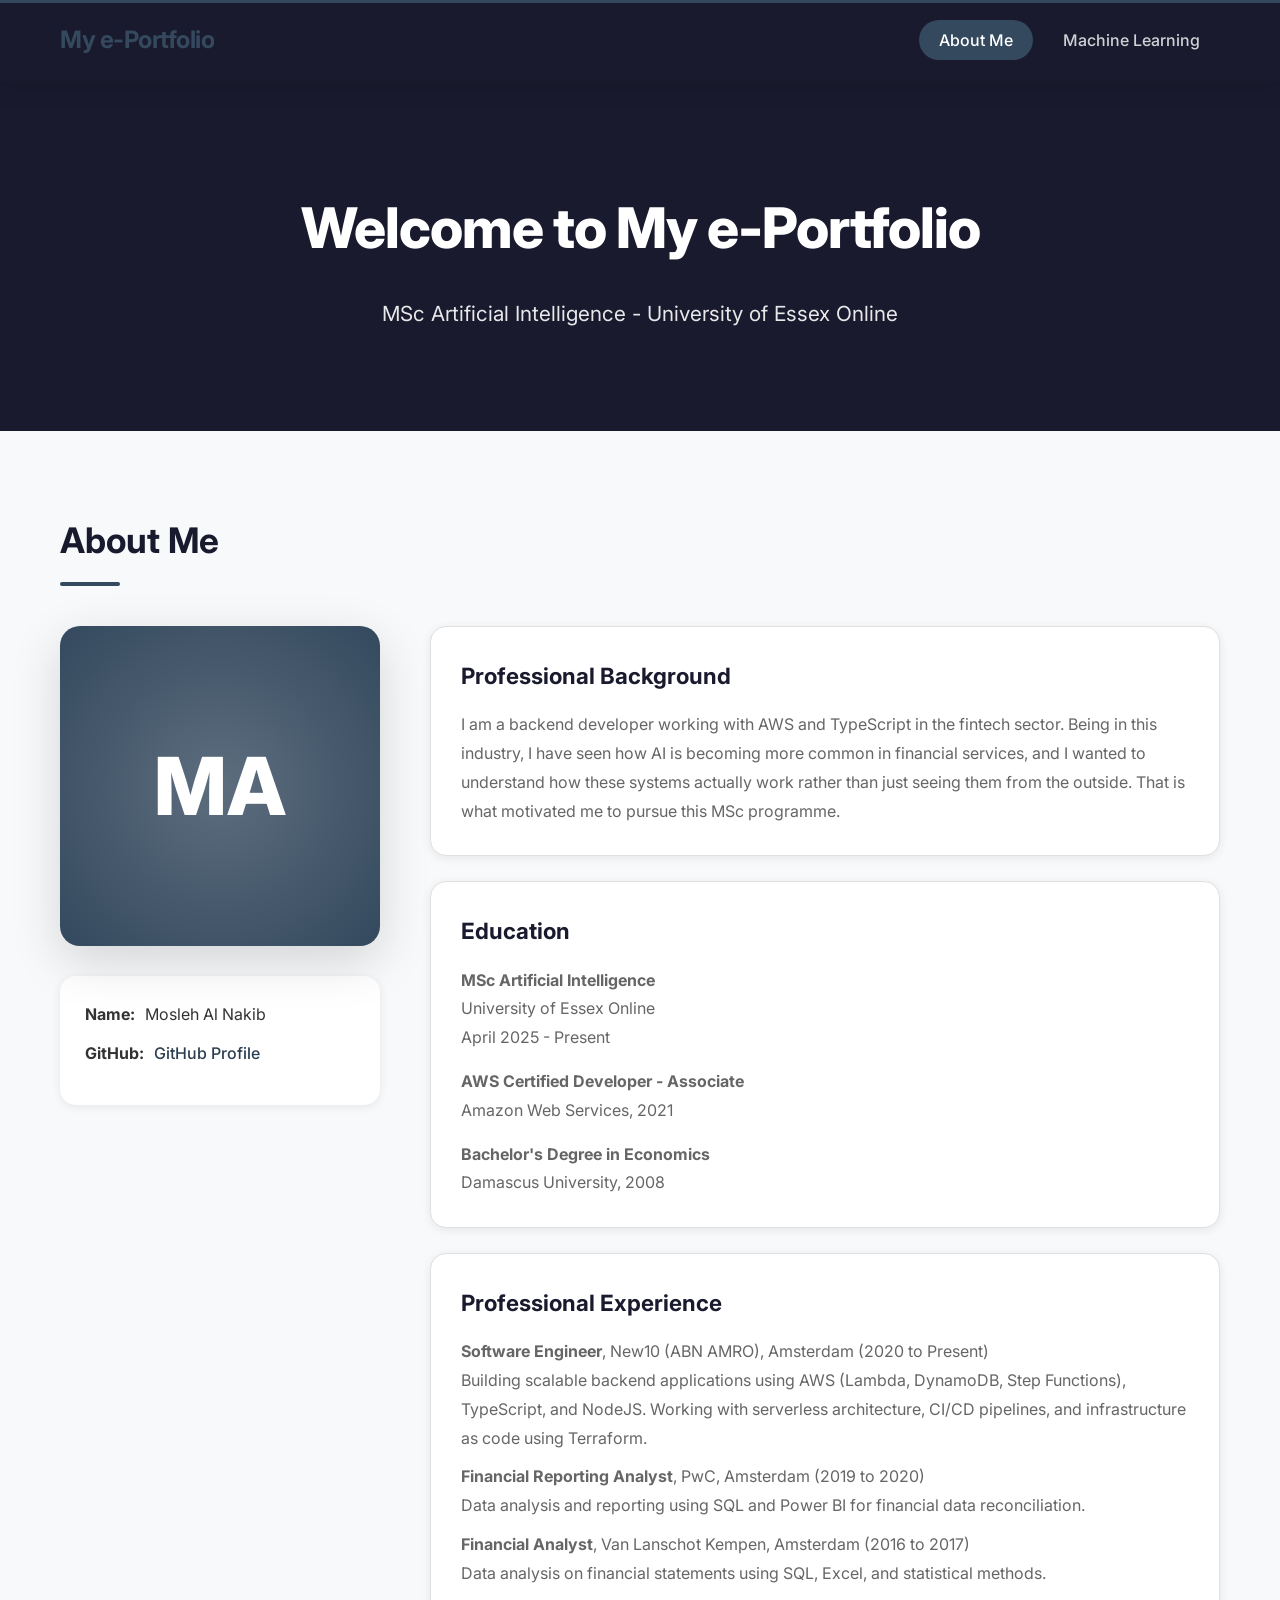
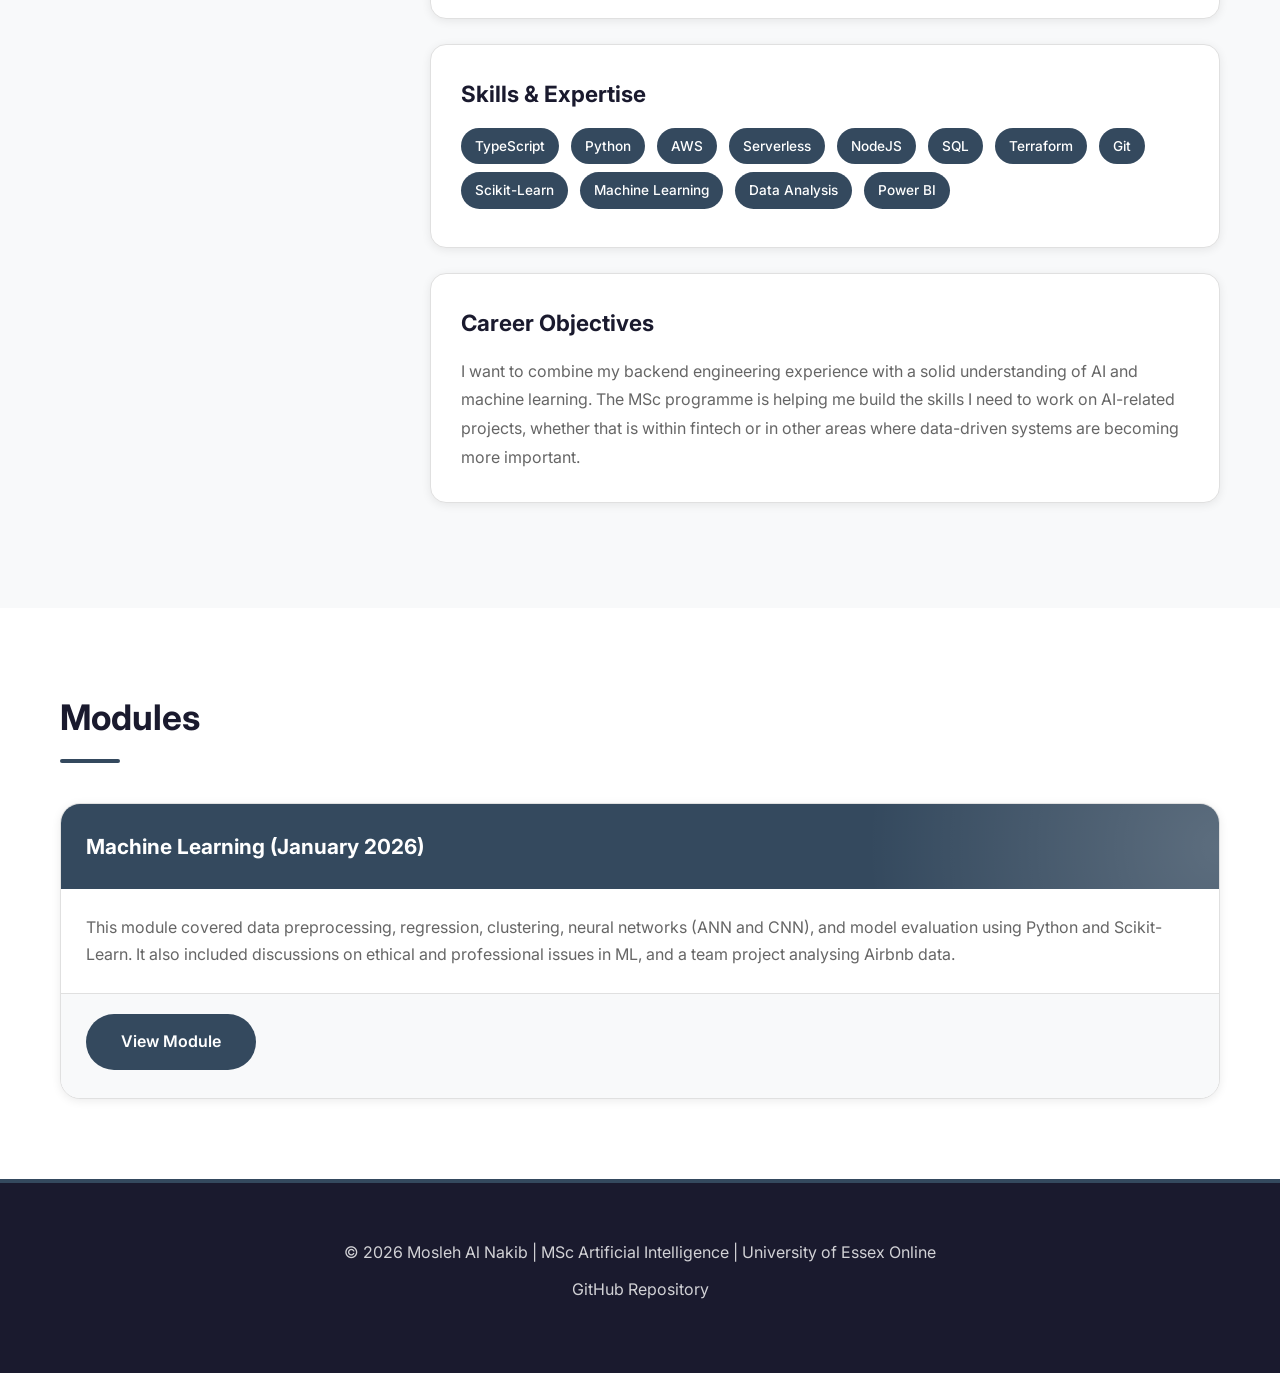
==== commit 7c11b79f: "Fix GitHub footer link to point to repo" ====
--- a/index.html
+++ b/index.html
@@ -143,7 +143,7 @@
     <div class="container">
       <p>&copy; 2026 Mosleh Al Nakib | MSc Artificial Intelligence | University of Essex Online</p>
       <p style="margin-top: 10px;">
-        <a href="https://github.com/malnakib" target="_blank">GitHub</a>
+        <a href="https://github.com/malnakib/e-portfolio" target="_blank">GitHub Repository</a>
       </p>
     </div>
   </footer>
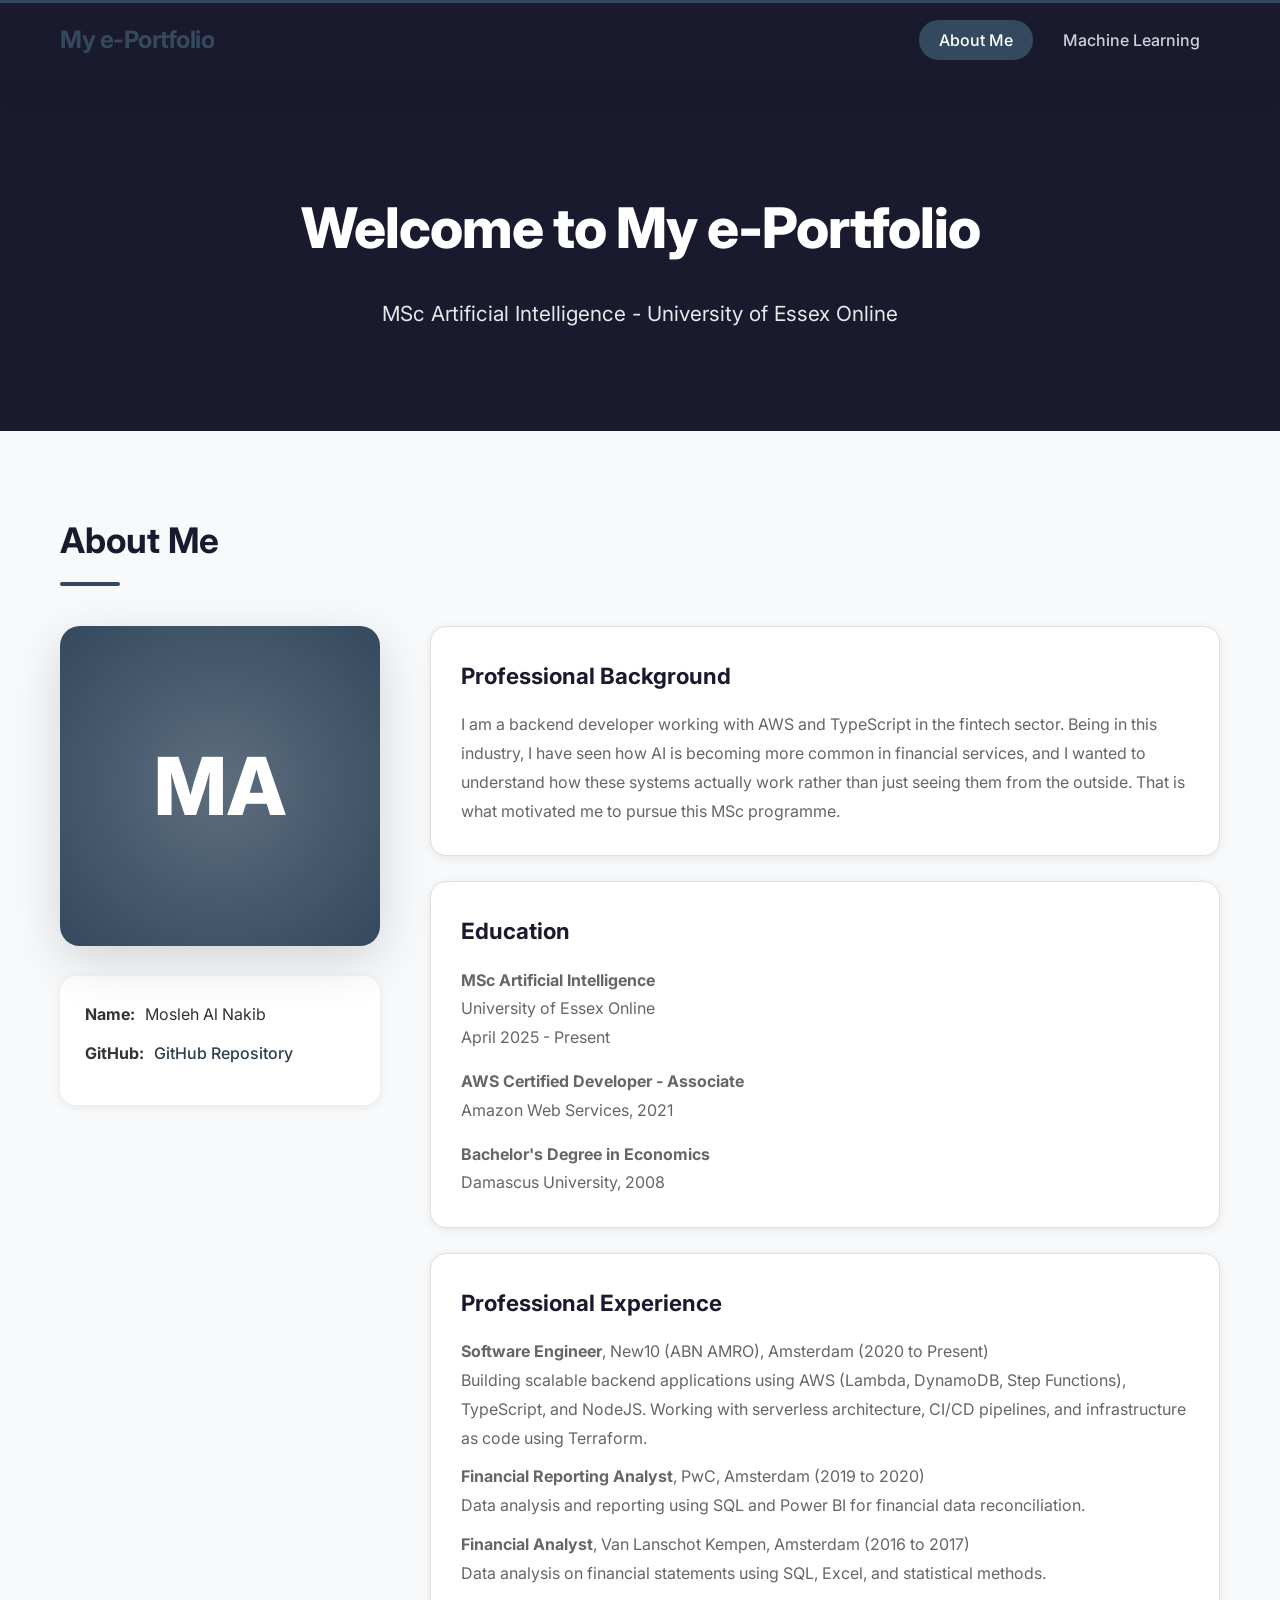
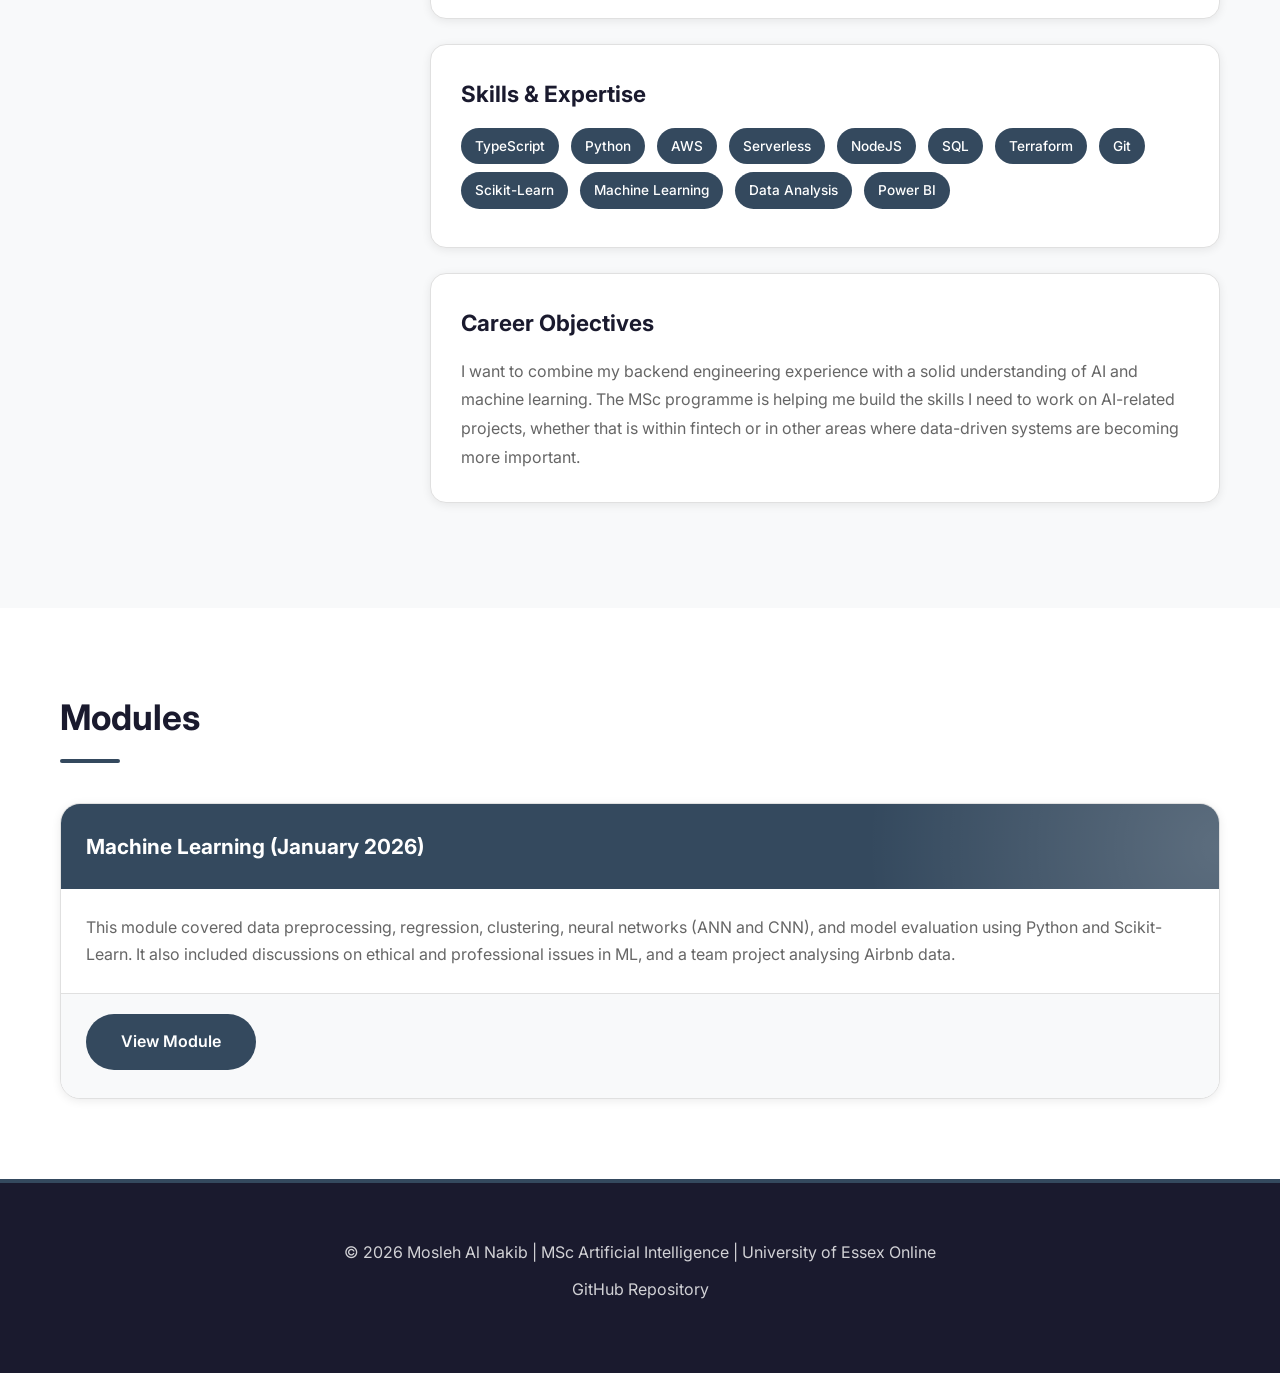
==== commit 4d3d15ca: "Fix GitHub link to submission branch" ====
--- a/index.html
+++ b/index.html
@@ -45,7 +45,7 @@
           </div>
           <div class="contact-info">
             <p><strong>Name:</strong> Mosleh Al Nakib</p>
-            <p><strong>GitHub:</strong> <a href="https://github.com/malnakib" target="_blank">GitHub Profile</a></p>
+            <p><strong>GitHub:</strong> <a href="https://github.com/malnakib/e-portfolio/tree/submission" target="_blank">GitHub Repository</a></p>
           </div>
         </div>
         <div>
@@ -143,7 +143,7 @@
     <div class="container">
       <p>&copy; 2026 Mosleh Al Nakib | MSc Artificial Intelligence | University of Essex Online</p>
       <p style="margin-top: 10px;">
-        <a href="https://github.com/malnakib/e-portfolio" target="_blank">GitHub Repository</a>
+        <a href="https://github.com/malnakib/e-portfolio/tree/submission" target="_blank">GitHub Repository</a>
       </p>
     </div>
   </footer>
